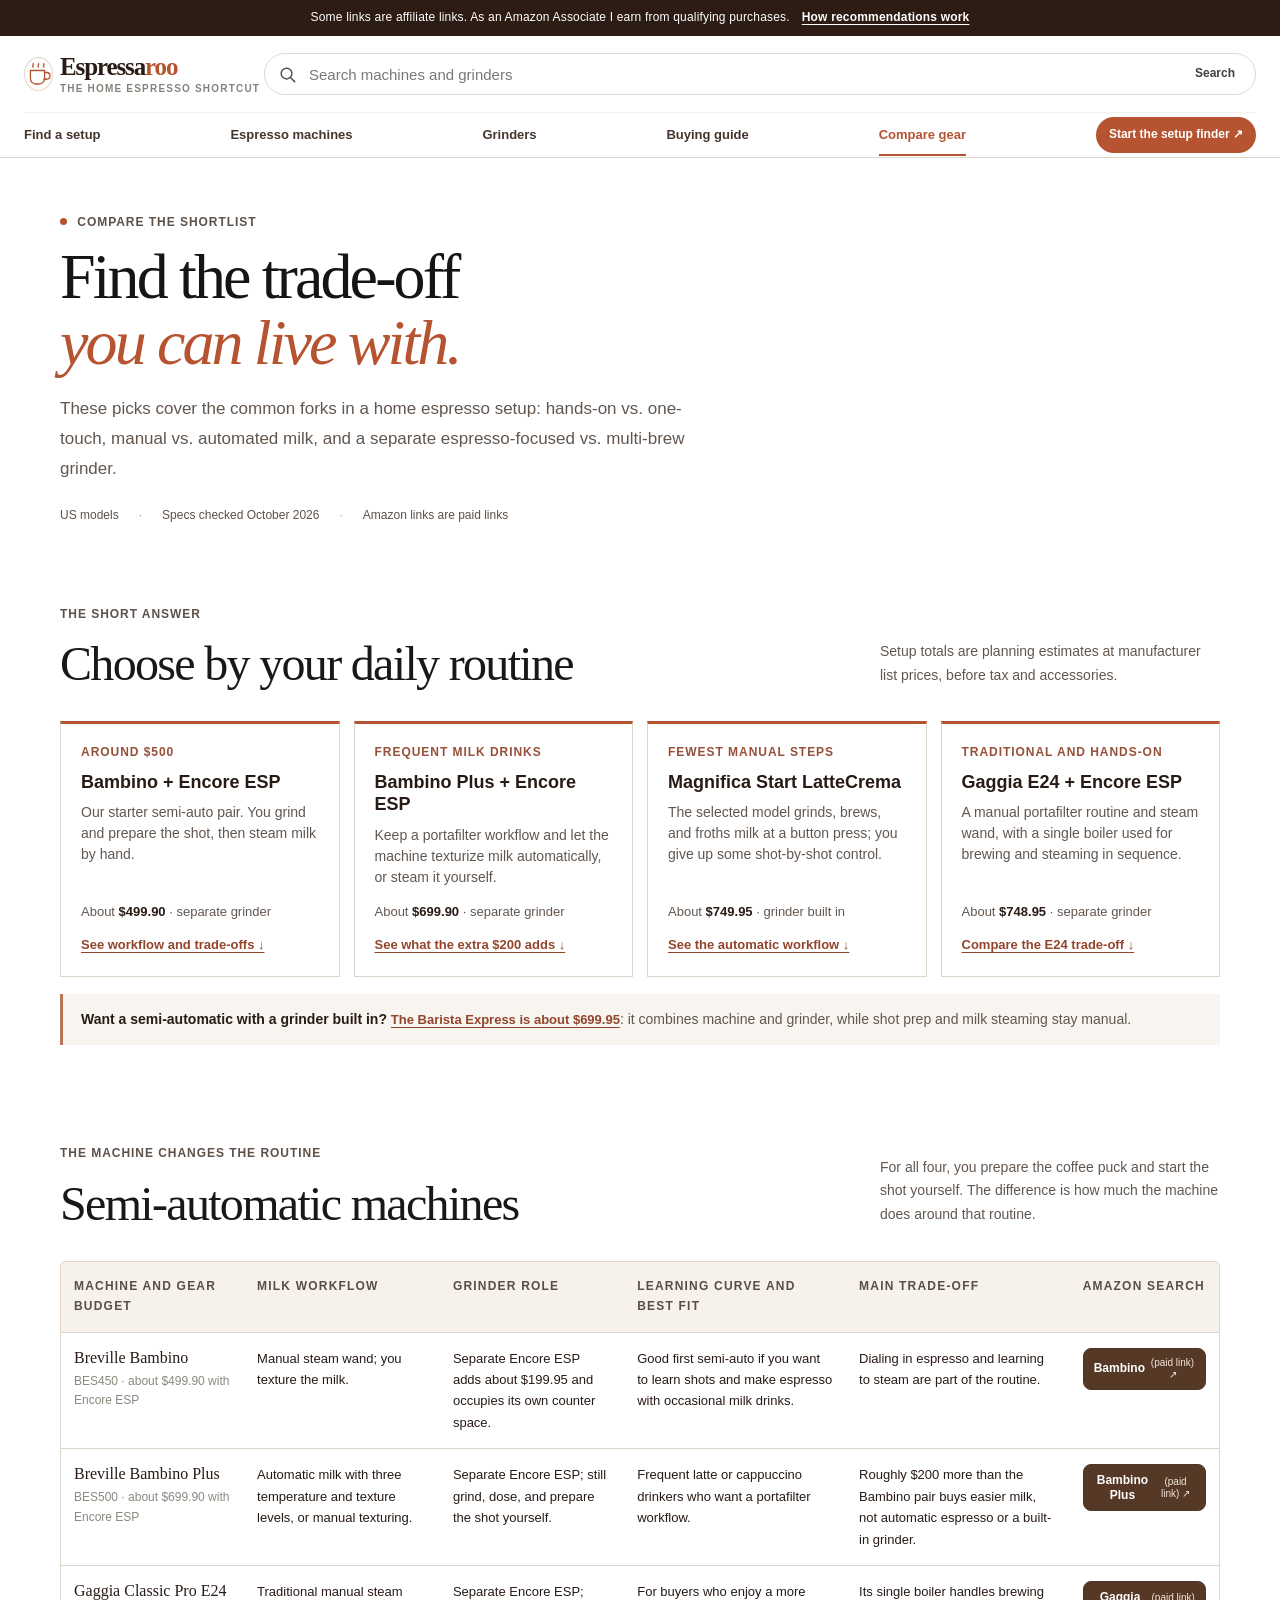
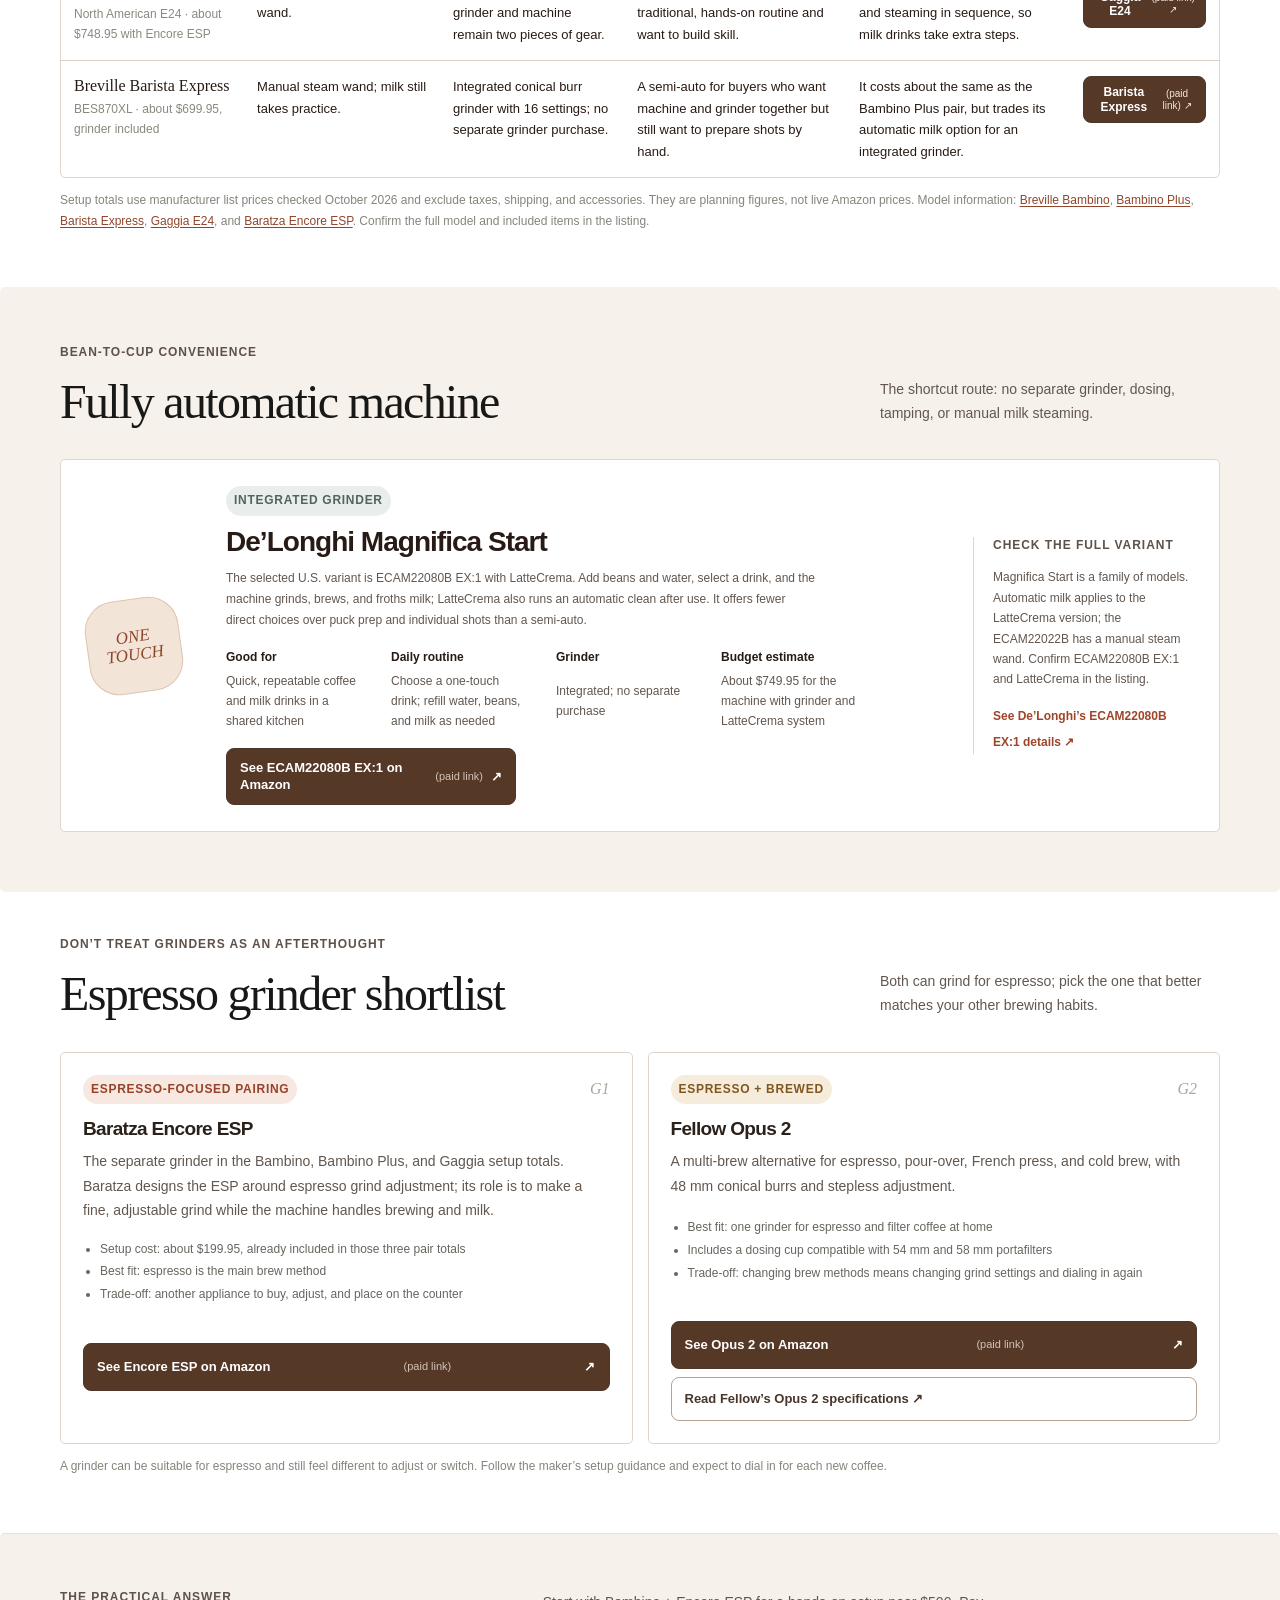
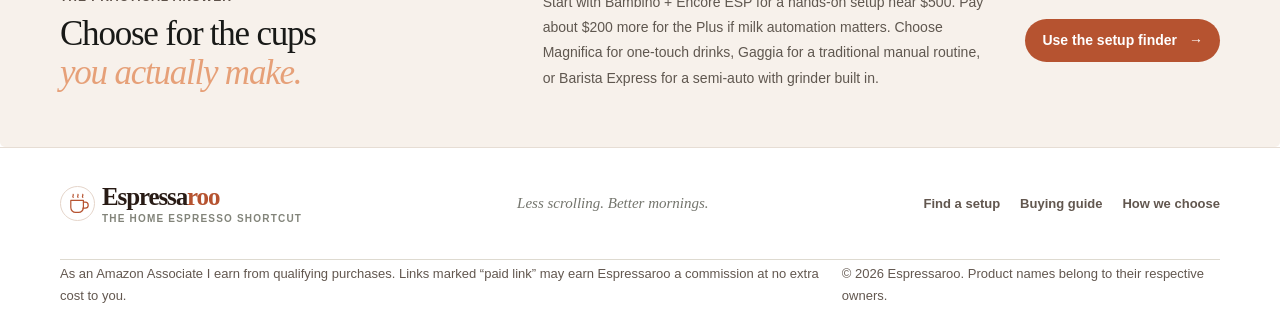
==== compare.html @ 3d6bb46f "Bring affiliate picks above the fold" ====
<!doctype html>
<html lang="en-US">
<head>
  <meta charset="utf-8">
  <meta name="viewport" content="width=device-width, initial-scale=1">
  <title>Compare espresso machines and grinders — Espressaroo</title>
  <meta name="description" content="Compare a concise shortlist of home espresso machines and grinders by workflow, milk setup, and who each one suits.">
  <meta name="theme-color" content="#ffffff">
  <link rel="canonical" href="https://espressaroo.com/compare.html">
  <meta property="og:type" content="article"><meta property="og:site_name" content="Espressaroo"><meta property="og:title" content="Compare espresso machines and grinders"><meta property="og:description" content="Semi-auto, automatic, and espresso grinders compared by the workflow that matters at home."><meta property="og:url" content="https://espressaroo.com/compare.html">
  <meta property="og:image" content="https://espressaroo.com/assets/espresso-hero-morning.png"><meta property="og:image:alt" content="Espresso with crema and coffee beans beside a home espresso machine."><meta name="twitter:card" content="summary_large_image"><meta name="twitter:image" content="https://espressaroo.com/assets/espresso-hero-morning.png">
  <link rel="icon" href="favicon.svg" type="image/svg+xml"><link rel="stylesheet" href="styles.css"><script src="app.js" defer></script>
</head>
<body>
  <a class="skip-link" href="#main">Skip to content</a>
  <div class="disclosure-bar" role="note"><span>Some links are affiliate links. As an Amazon Associate I earn from qualifying purchases.</span><a href="guides.html#how-we-choose">How recommendations work</a></div>
  <header class="site-header">
    <div class="header-main">
      <a class="brand" href="index.html" aria-label="Espressaroo home"><span class="brand-mark" aria-hidden="true"><svg viewBox="0 0 40 40"><path d="M8 14h21v12a8 8 0 0 1-8 8h-5a8 8 0 0 1-8-8V14Z"/><path d="M29 17h3a5 5 0 0 1 0 10h-4M12 9c-2-2 1-3 0-5m8 5c-2-2 1-3 0-5m8 5c-2-2 1-3 0-5"/></svg></span><span>Espressa<span class="brand-accent">roo</span><small>THE HOME ESPRESSO SHORTCUT</small></span></a>
      <form class="site-search" action="index.html#finder" method="get" role="search"><label class="sr-only" for="site-search-input">Search espresso machines and grinders</label><svg aria-hidden="true" viewBox="0 0 24 24"><circle cx="10.8" cy="10.8" r="6.8"/><path d="m16 16 5 5"/></svg><input id="site-search-input" name="q" type="search" placeholder="Search machines and grinders"><button type="submit">Search</button></form>
    </div>
    <div class="header-nav-row"><button class="menu-toggle" aria-expanded="false" aria-controls="primary-nav" aria-label="Open site menu" type="button">Menu</button><nav class="primary-nav" id="primary-nav" aria-label="Main navigation"><a href="index.html#finder">Find a setup</a><a href="compare.html#machines">Espresso machines</a><a href="compare.html#grinders">Grinders</a><a href="guides.html">Buying guide</a><a class="active" href="compare.html">Compare gear</a><a class="nav-cta" href="index.html#finder">Start the setup finder <span aria-hidden="true">↗</span></a></nav></div>
  </header>
  <main id="main">
    <section class="inner-hero compare-hero page-shell"><p class="eyebrow"><span class="eyebrow-dot"></span> Compare the shortlist</p><h1>Find the trade-off<br><em>you can live with.</em></h1><p class="hero-lede">These picks cover the common forks in a home espresso setup: hands-on vs. one-touch, manual vs. automated milk, and a separate espresso-focused vs. multi-brew grinder.</p><div class="inner-hero-meta"><span>US models</span><span>Specs checked October 2026</span><span>Amazon links are paid links</span></div></section>
    <section class="comparison-section quick-decision-section page-shell" id="quick-picks">
      <div class="section-heading"><div><p class="eyebrow">The short answer</p><h2>Choose by your daily routine</h2></div><p>Setup totals are planning estimates at manufacturer list prices, before tax and accessories.</p></div>
      <div class="quick-pick-grid">
        <article class="quick-pick-card"><p class="eyebrow">Around $500</p><h3>Bambino + Encore ESP</h3><p>Our starter semi-auto pair. You grind and prepare the shot, then steam milk by hand.</p><p class="quick-pick-budget">About <b>$499.90</b> · separate grinder</p><a href="#machine-bambino">See workflow and trade-offs ↓</a></article>
        <article class="quick-pick-card"><p class="eyebrow">Frequent milk drinks</p><h3>Bambino Plus + Encore ESP</h3><p>Keep a portafilter workflow and let the machine texturize milk automatically, or steam it yourself.</p><p class="quick-pick-budget">About <b>$699.90</b> · separate grinder</p><a href="#machine-plus">See what the extra $200 adds ↓</a></article>
        <article class="quick-pick-card"><p class="eyebrow">Fewest manual steps</p><h3>Magnifica Start LatteCrema</h3><p>The selected model grinds, brews, and froths milk at a button press; you give up some shot-by-shot control.</p><p class="quick-pick-budget">About <b>$749.95</b> · grinder built in</p><a href="#automatic">See the automatic workflow ↓</a></article>
        <article class="quick-pick-card"><p class="eyebrow">Traditional and hands-on</p><h3>Gaggia E24 + Encore ESP</h3><p>A manual portafilter routine and steam wand, with a single boiler used for brewing and steaming in sequence.</p><p class="quick-pick-budget">About <b>$748.95</b> · separate grinder</p><a href="#machine-gaggia">Compare the E24 trade-off ↓</a></article>
      </div>
      <p class="integrated-grinder-note"><b>Want a semi-automatic with a grinder built in?</b> <a href="#machine-barista-express">The Barista Express is about $699.95</a>: it combines machine and grinder, while shot prep and milk steaming stay manual.</p>
    </section>
    <section class="comparison-section page-shell" id="machines"><div class="section-heading"><div><p class="eyebrow">The machine changes the routine</p><h2>Semi-automatic machines</h2></div><p>For all four, you prepare the coffee puck and start the shot yourself. The difference is how much the machine does around that routine.</p></div>
      <div class="comparison-table-wrap"><table class="comparison-table"><caption class="sr-only">Semi-automatic espresso machine and setup comparison</caption><thead><tr><th scope="col">Machine and gear budget</th><th scope="col">Milk workflow</th><th scope="col">Grinder role</th><th scope="col">Learning curve and best fit</th><th scope="col">Main trade-off</th><th scope="col">Amazon search</th></tr></thead><tbody>
        <tr id="machine-bambino"><th scope="row"><span class="table-product">Breville Bambino</span><span class="table-sub">BES450 · about $499.90 with Encore ESP</span></th><td>Manual steam wand; you texture the milk.</td><td>Separate Encore ESP adds about $199.95 and occupies its own counter space.</td><td>Good first semi-auto if you want to learn shots and make espresso with occasional milk drinks.</td><td>Dialing in espresso and learning to steam are part of the routine.</td><td><a class="table-link affiliate-link" href="https://www.amazon.com/s?k=Breville+Bambino+BES450+espresso+machine&amp;tag=cofmac93-20" target="_blank" rel="sponsored nofollow noopener">Bambino <small>(paid link) ↗</small></a></td></tr>
        <tr id="machine-plus"><th scope="row"><span class="table-product">Breville Bambino Plus</span><span class="table-sub">BES500 · about $699.90 with Encore ESP</span></th><td>Automatic milk with three temperature and texture levels, or manual texturing.</td><td>Separate Encore ESP; still grind, dose, and prepare the shot yourself.</td><td>Frequent latte or cappuccino drinkers who want a portafilter workflow.</td><td>Roughly $200 more than the Bambino pair buys easier milk, not automatic espresso or a built-in grinder.</td><td><a class="table-link affiliate-link" href="https://www.amazon.com/s?k=Breville+Bambino+Plus+BES500+espresso+machine&amp;tag=cofmac93-20" target="_blank" rel="sponsored nofollow noopener">Bambino Plus <small>(paid link) ↗</small></a></td></tr>
        <tr id="machine-gaggia"><th scope="row"><span class="table-product">Gaggia Classic Pro E24</span><span class="table-sub">North American E24 · about $748.95 with Encore ESP</span></th><td>Traditional manual steam wand.</td><td>Separate Encore ESP; grinder and machine remain two pieces of gear.</td><td>For buyers who enjoy a more traditional, hands-on routine and want to build skill.</td><td>Its single boiler handles brewing and steaming in sequence, so milk drinks take extra steps.</td><td><a class="table-link affiliate-link" href="https://www.amazon.com/s?k=Gaggia+Classic+Pro+E24+espresso+machine&amp;tag=cofmac93-20" target="_blank" rel="sponsored nofollow noopener">Gaggia E24 <small>(paid link) ↗</small></a></td></tr>
        <tr id="machine-barista-express"><th scope="row"><span class="table-product">Breville Barista Express</span><span class="table-sub">BES870XL · about $699.95, grinder included</span></th><td>Manual steam wand; milk still takes practice.</td><td>Integrated conical burr grinder with 16 settings; no separate grinder purchase.</td><td>A semi-auto for buyers who want machine and grinder together but still want to prepare shots by hand.</td><td>It costs about the same as the Bambino Plus pair, but trades its automatic milk option for an integrated grinder.</td><td><a class="table-link affiliate-link" href="https://www.amazon.com/s?k=Breville+Barista+Express+BES870XL+espresso+machine&amp;tag=cofmac93-20" target="_blank" rel="sponsored nofollow noopener">Barista Express <small>(paid link) ↗</small></a></td></tr>
      </tbody></table></div>
      <p class="table-footnote">Setup totals use manufacturer list prices checked October 2026 and exclude taxes, shipping, and accessories. They are planning figures, not live Amazon prices. Model information: <a href="https://www.breville.com/en-us/product/bes450" target="_blank" rel="noopener">Breville Bambino</a>, <a href="https://www.breville.com/en-us/product/BES500" target="_blank" rel="noopener">Bambino Plus</a>, <a href="https://www.breville.com/en-us/product/bes870" target="_blank" rel="noopener">Barista Express</a>, <a href="https://www.gaggia-na.com/products/gaggia-classic-pro" target="_blank" rel="noopener">Gaggia E24</a>, and <a href="https://www.baratza.com/en-us/product/ZCG495" target="_blank" rel="noopener">Baratza Encore ESP</a>. Confirm the full model and included items in the listing.</p>
    </section>
    <section class="comparison-section comparison-tint" id="automatic"><div class="page-shell"><div class="section-heading"><div><p class="eyebrow">Bean-to-cup convenience</p><h2>Fully automatic machine</h2></div><p>The shortcut route: no separate grinder, dosing, tamping, or manual milk steaming.</p></div><div class="auto-compare-card"><div class="auto-product-stamp">ONE<br>TOUCH</div><div class="auto-product-copy"><span class="pill pill-blue">INTEGRATED GRINDER</span><h3>De’Longhi Magnifica Start</h3><p>The selected U.S. variant is ECAM22080B EX:1 with LatteCrema. Add beans and water, select a drink, and the machine grinds, brews, and froths milk; LatteCrema also runs an automatic clean after use. It offers fewer direct choices over puck prep and individual shots than a semi-auto.</p><div class="auto-specs"><div><b>Good for</b><span>Quick, repeatable coffee and milk drinks in a shared kitchen</span></div><div><b>Daily routine</b><span>Choose a one-touch drink; refill water, beans, and milk as needed</span></div><div><b>Grinder</b><span>Integrated; no separate purchase</span></div><div><b>Budget estimate</b><span>About $749.95 for the machine with grinder and LatteCrema system</span></div></div><a class="button button-card affiliate-link" href="https://www.amazon.com/s?k=De%27Longhi+Magnifica+Start+ECAM22080B+EX1+LatteCrema&amp;tag=cofmac93-20" target="_blank" rel="sponsored nofollow noopener">See ECAM22080B EX:1 on Amazon <span>(paid link)</span> ↗</a></div><div class="auto-side-note"><p class="eyebrow">Check the full variant</p><p>Magnifica Start is a family of models. Automatic milk applies to the LatteCrema version; the ECAM22022B has a manual steam wand. Confirm ECAM22080B EX:1 and LatteCrema in the listing.</p><a href="https://www.delonghi.com/en-us/p/magnifica-start-magnifica-start-automatic-coffee-maker-ecam22080b-ex1/ECAM22080B%2BEX:1.html?pid=0132250221" target="_blank" rel="noopener">See De’Longhi’s ECAM22080B EX:1 details ↗</a></div></div></div></section>
    <section class="comparison-section page-shell" id="grinders"><div class="section-heading"><div><p class="eyebrow">Don’t treat grinders as an afterthought</p><h2>Espresso grinder shortlist</h2></div><p>Both can grind for espresso; pick the one that better matches your other brewing habits.</p></div><div class="grinder-grid">
      <article class="grinder-card"><div class="grinder-card-top"><span class="pill pill-green">ESPRESSO-FOCUSED PAIRING</span><span class="grinder-index">G1</span></div><h3>Baratza Encore ESP</h3><p>The separate grinder in the Bambino, Bambino Plus, and Gaggia setup totals. Baratza designs the ESP around espresso grind adjustment; its role is to make a fine, adjustable grind while the machine handles brewing and milk.</p><ul><li>Setup cost: about $199.95, already included in those three pair totals</li><li>Best fit: espresso is the main brew method</li><li>Trade-off: another appliance to buy, adjust, and place on the counter</li></ul><a class="button button-card affiliate-link" href="https://www.amazon.com/s?k=Baratza+Encore+ESP+espresso+grinder&amp;tag=cofmac93-20" target="_blank" rel="sponsored nofollow noopener">See Encore ESP on Amazon <span>(paid link)</span> ↗</a></article>
      <article class="grinder-card"><div class="grinder-card-top"><span class="pill pill-amber">ESPRESSO + BREWED</span><span class="grinder-index">G2</span></div><h3>Fellow Opus 2</h3><p>A multi-brew alternative for espresso, pour-over, French press, and cold brew, with 48 mm conical burrs and stepless adjustment.</p><ul><li>Best fit: one grinder for espresso and filter coffee at home</li><li>Includes a dosing cup compatible with 54 mm and 58 mm portafilters</li><li>Trade-off: changing brew methods means changing grind settings and dialing in again</li></ul><a class="button button-card affiliate-link" href="https://www.amazon.com/s?k=Fellow+Opus+2+conical+burr+grinder&amp;tag=cofmac93-20" target="_blank" rel="sponsored nofollow noopener">See Opus 2 on Amazon <span>(paid link)</span> ↗</a><a class="secondary-card-link" href="https://fellowproducts.com/products/opus-2-conical-burr-grinder" target="_blank" rel="noopener">Read Fellow’s Opus 2 specifications ↗</a></article>
    </div><p class="table-footnote">A grinder can be suitable for espresso and still feel different to adjust or switch. Follow the maker’s setup guidance and expect to dial in for each new coffee.</p></section>
    <section class="comparison-bottom"><div class="page-shell comparison-bottom-inner"><div><p class="eyebrow">The practical answer</p><h2>Choose for the cups<br><em>you actually make.</em></h2></div><p>Start with Bambino + Encore ESP for a hands-on setup near $500. Pay about $200 more for the Plus if milk automation matters. Choose Magnifica for one-touch drinks, Gaggia for a traditional manual routine, or Barista Express for a semi-auto with grinder built in.</p><a class="button button-primary" href="index.html#finder">Use the setup finder <span aria-hidden="true">→</span></a></div></section>
  </main>
  <footer class="site-footer"><div class="page-shell footer-main"><a class="brand footer-brand" href="index.html"><span class="brand-mark" aria-hidden="true"><svg viewBox="0 0 40 40"><path d="M8 14h21v12a8 8 0 0 1-8 8h-5a8 8 0 0 1-8-8V14Z"/><path d="M29 17h3a5 5 0 0 1 0 10h-4M12 9c-2-2 1-3 0-5m8 5c-2-2 1-3 0-5m8 5c-2-2 1-3 0-5"/></svg></span><span>Espressa<span class="brand-accent">roo</span><small>THE HOME ESPRESSO SHORTCUT</small></span></a><p>Less scrolling. Better mornings.</p><nav aria-label="Footer"><a href="index.html#finder">Find a setup</a><a href="guides.html">Buying guide</a><a href="guides.html#how-we-choose">How we choose</a></nav></div><div class="page-shell footer-bottom"><p>As an Amazon Associate I earn from qualifying purchases. Links marked “paid link” may earn Espressaroo a commission at no extra cost to you.</p><p>© <span class="current-year">2026</span> Espressaroo. Product names belong to their respective owners.</p></div></footer>
</body>
</html>
---- styles.css ----
:root{
  --ink:#242821;
  --muted:#6f7168;
  --cream:#f6f2e9;
  --paper:#fffdf8;
  --line:#e6e0d5;
  --green:#2f5d48;
  --green-dark:#234636;
  --green-pale:#e5eee7;
  --amber:#c68539;
  --serif:Georgia,'Times New Roman',serif;
  --sans:system-ui,-apple-system,BlinkMacSystemFont,'Segoe UI',Arial,sans-serif;
  --shell:1160px
}

*{
  box-sizing:border-box
}
html{
  scroll-behavior:smooth;
  scroll-padding-top:90px
}
body{
  margin:0;
  background:var(--paper);
  color:var(--ink);
  font-family:var(--sans);
  font-size:16px;
  line-height:1.6;
  -webkit-font-smoothing:antialiased
}
a{
  color:inherit;
  text-decoration:none
}
a:hover{
  color:var(--green)
}
button,select{
  font:inherit
}
.page-shell{
  width:min(var(--shell),calc(100% - 48px));
  margin-inline:auto
}
.skip-link{
  position:absolute;
  top:-60px;
  left:12px;
  background:var(--ink);
  color:#fff;
  padding:10px 14px;
  z-index:100
}
.skip-link:focus{
  top:12px
}
.disclosure-bar{
  min-height:36px;
  padding:6px 24px;
  background:#243d31;
  color:#f6f2e9;
  display:flex;
  justify-content:center;
  align-items:center;
  gap:12px;
  text-align:center;
  font-size:11px;
  letter-spacing:.015em
}
.disclosure-bar a{
  font-weight:700;
  text-decoration:underline;
  text-underline-offset:3px
}
.site-header{
  width:min(1280px,calc(100% - 48px));
  height:82px;
  margin:auto;
  display:flex;
  align-items:center;
  justify-content:space-between;
  gap:30px
}
.brand{
  display:inline-flex;
  align-items:center;
  gap:10px;
  font-family:var(--serif);
  font-size:25px;
  line-height:1;
  color:var(--ink);
  white-space:nowrap
}
.brand-mark{
  width:41px;
  height:41px;
  display:grid;
  place-items:center;
  border-radius:13px;
  background:#e9efe9
}
.brand-mark svg{
  width:28px;
  fill:none;
  stroke:var(--green);
  stroke-width:2;
  stroke-linecap:round;
  stroke-linejoin:round
}
.brand-accent{
  color:var(--green)
}
.brand small{
  display:block;
  margin-top:5px;
  font:700 8px var(--sans);
  letter-spacing:.12em;
  color:#82847a
}
.primary-nav{
  display:flex;
  align-items:center;
  gap:32px;
  font-size:13px;
  font-weight:600;
  color:#686b62
}
.primary-nav>a:not(.nav-cta){
  padding:7px 0
}
.primary-nav>a.active{
  color:var(--green);
  box-shadow:inset 0 -2px var(--green)
}
.primary-nav .nav-cta{
  padding:11px 16px;
  border-radius:8px;
  background:var(--green);
  color:white
}
.primary-nav .nav-cta:hover,.button-primary:hover{
  background:var(--green-dark);
  color:#fff
}
.menu-toggle{
  display:none;
  border:1px solid var(--line);
  background:transparent;
  border-radius:7px;
  padding:8px 12px;
  color:var(--ink)
}

.hero{
  min-height:550px;
  display:grid;
  grid-template-columns:1fr .88fr;
  align-items:center;
  gap:64px;
  padding-top:52px;
  padding-bottom:56px
}
.hero-copy{
  max-width:560px
}
.eyebrow{
  margin:0 0 13px;
  color:var(--green);
  font-weight:700;
  font-size:10px;
  letter-spacing:.14em;
  text-transform:uppercase
}
.eyebrow-dot{
  display:inline-block;
  width:7px;
  height:7px;
  border-radius:50%;
  background:#d59348;
  vertical-align:1px;
  margin-right:6px
}
.hero h1,.inner-hero h1{
  font:400 clamp(42px,5.3vw,70px)/1.06 var(--serif);
  letter-spacing:-.035em;
  margin:0 0 21px;
  max-width:670px
}
.hero h1 em,.section-heading h2 em,.process-layout h2 em,.comparison-bottom h2 em,.inner-hero h1 em{
  color:var(--green);
  font-weight:400
}
.hero-lede{
  max-width:485px;
  color:var(--muted);
  font-size:16px;
  line-height:1.8;
  margin:0
}
.hero-actions{
  display:flex;
  align-items:center;
  gap:25px;
  margin-top:29px
}
.button{
  display:inline-flex;
  align-items:center;
  justify-content:center;
  gap:12px;
  border:0;
  border-radius:8px;
  font-size:13px;
  font-weight:700;
  line-height:1.2;
  transition:transform .16s ease,background .16s ease
}
.button:hover{
  transform:translateY(-1px)
}
.button-primary{
  padding:15px 20px;
  background:var(--green);
  color:#fff;
  box-shadow:0 7px 18px #31594320
}
.text-link{
  font-size:13px;
  font-weight:700;
  color:var(--green)
}
.text-link span{
  margin-left:5px
}
.hero-proof{
  display:flex;
  align-items:center;
  gap:13px;
  margin-top:43px;
  color:#76786e;
  font-size:11px;
  line-height:1.4
}
.avatar-stack{
  display:flex;
  padding-left:4px
}
.avatar-stack i{
  width:25px;
  height:25px;
  border:2px solid var(--paper);
  border-radius:50%;
  margin-left:-4px;
  display:grid;
  place-items:center;
  background:#e2c3a0;
  color:#5a4b3f;
  font-style:normal;
  font-size:7px;
  font-weight:700
}
.avatar-stack i:nth-child(2){
  background:#d7e0cb
}
.avatar-stack i:nth-child(3){
  background:#e6cfbd
}

.hero-art{
  height:410px;
  position:relative;
  background:#e8eee4;
  border-radius:48% 52% 45% 55%/48% 44% 56% 52%;
  overflow:hidden;
  isolation:isolate
}
.hero-art:before{
  content:"";
  position:absolute;
  inset:24px;
  border:1px solid #ffffff9c;
  border-radius:50%;
  z-index:-1
}
.art-sun{
  position:absolute;
  top:34px;
  right:62px;
  width:87px;
  height:87px;
  border-radius:50%;
  background:#e8bb7f
}
.machine-illustration{
  position:absolute;
  width:184px;
  height:245px;
  left:22%;
  top:105px;
  filter:drop-shadow(12px 13px 5px #334b3420)
}
.machine-top{
  position:absolute;
  left:15px;
  top:0;
  width:151px;
  height:39px;
  border-radius:20px 20px 5px 5px;
  background:#282e2a
}
.machine-body{
  position:absolute;
  top:27px;
  left:0;
  width:181px;
  height:184px;
  background:linear-gradient(95deg,#b4b5a6,#e1e0d4 22%,#a5a99e 53%,#dbd8c9 100%);
  border-radius:9px 9px 6px 6px;
  box-shadow:inset 0 2px #fff8
}
.machine-light{
  position:absolute;
  top:17px;
  left:55px;
  width:9px;
  height:9px;
  background:#db9b46;
  border-radius:50%;
  box-shadow:0 0 8px #db9b46
}
.machine-dial{
  position:absolute;
  top:34px;
  left:76px;
  width:31px;
  height:31px;
  border:4px solid #777c72;
  border-radius:50%;
  background:#343a34
}
.machine-button{
  position:absolute;
  top:45px;
  left:27px;
  width:11px;
  height:11px;
  border-radius:50%;
  background:#536d5e;
  box-shadow:0 0 0 3px #d0d0c3
}
.machine-portafilter{
  position:absolute;
  top:98px;
  left:48px;
  width:83px;
  height:10px;
  background:#313733;
  border-radius:2px
}
.machine-portafilter:after{
  content:"";
  position:absolute;
  width:8px;
  height:57px;
  background:#262d28;
  left:75px;
  top:1px;
  transform:rotate(-5deg);
  transform-origin:top
}
.machine-tray{
  position:absolute;
  bottom:0;
  left:24px;
  width:133px;
  height:15px;
  border-radius:1px 1px 7px 7px;
  background:#747b71;
  box-shadow:inset 0 4px #92968b
}
.machine-leg{
  position:absolute;
  top:209px;
  width:10px;
  height:14px;
  background:#333933
}
.machine-leg.left{
  left:17px
}
.machine-leg.right{
  right:17px
}
.grinder-illustration{
  position:absolute;
  width:102px;
  height:176px;
  left:65%;
  top:153px;
  filter:drop-shadow(8px 10px 4px #334b3420)
}
.grinder-hopper{
  position:absolute;
  width:71px;
  height:46px;
  top:0;
  left:15px;
  background:#6c7c6e;
  clip-path:polygon(8% 0,92% 0,79% 100%,21% 100%);
  border-radius:8px
}
.grinder-body{
  position:absolute;
  top:40px;
  left:4px;
  width:94px;
  height:104px;
  border-radius:13px 13px 8px 8px;
  background:linear-gradient(90deg,#303b32,#566b59 47%,#344639);
  border:2px solid #70816f
}
.grinder-body span{
  position:absolute;
  top:16px;
  left:30px;
  width:29px;
  height:29px;
  border:2px solid #b0b8a8;
  border-radius:50%
}
.grinder-body i{
  position:absolute;
  bottom:9px;
  left:23px;
  width:48px;
  height:25px;
  border-radius:5px;
  background:#222a24
}
.grinder-base{
  position:absolute;
  bottom:0;
  left:10px;
  width:83px;
  height:31px;
  background:#c0bba7;
  border-radius:5px 5px 10px 10px
}
.art-label{
  position:absolute;
  padding:6px 10px;
  border-radius:20px;
  background:#fffdf0;
  color:#585e50;
  font-size:8px;
  font-weight:700;
  letter-spacing:.12em;
  box-shadow:0 5px 16px #283a2415
}
.label-machine{
  left:7%;
  top:94px
}
.label-grinder{
  right:4%;
  bottom:87px
}
.label-dot{
  display:inline-block;
  width:6px;
  height:6px;
  margin-right:5px;
  background:#cb8b42;
  border-radius:50%;
  vertical-align:1px
}
.art-note{
  position:absolute;
  left:7%;
  bottom:46px;
  display:flex;
  align-items:center;
  gap:8px;
  color:#465349;
  font:italic 13px/1.25 var(--serif);
  transform:rotate(-5deg)
}
.note-star{
  font:22px var(--sans);
  color:#bd8244
}
.art-bean{
  position:absolute;
  width:13px;
  height:21px;
  border-radius:50%;
  background:#826045;
  transform:rotate(37deg)
}
.art-bean:after{
  content:"";
  position:absolute;
  width:1px;
  height:14px;
  top:4px;
  left:6px;
  background:#d2ad85;
  transform:rotate(20deg)
}
.bean-one{
  left:40%;
  bottom:50px
}
.bean-two{
  left:48%;
  bottom:63px;
  transform:rotate(-20deg) scale(.75)
}
.bean-three{
  right:12%;
  top:84px;
  transform:rotate(-45deg) scale(.68)
}

.trust-strip{
  height:74px;
  margin-top:0;
  margin-bottom:47px;
  padding:0 25px;
  display:flex;
  align-items:center;
  justify-content:space-between;
  border-top:1px solid var(--line);
  border-bottom:1px solid var(--line);
  color:#676b61;
  font-size:12px
}
.trust-strip>div{
  display:flex;
  align-items:center;
  gap:10px
}
.trust-icon{
  color:var(--green);
  font-size:20px
}
.finder-section{
  padding:82px 0 86px;
  background:#f7f5ef
}
.section-heading{
  display:flex;
  justify-content:space-between;
  align-items:end;
  gap:30px;
  margin-bottom:30px
}
.section-heading h2{
  font:400 clamp(31px,3.2vw,43px)/1.15 var(--serif);
  letter-spacing:-.025em;
  margin:0
}
.section-heading>p{
  max-width:350px;
  margin:0 0 4px;
  color:var(--muted);
  font-size:13px;
  line-height:1.7
}
.finder-panel{
  padding:20px 23px 12px;
  background:#fffdf8;
  border:1px solid #e9e3d8;
  border-radius:13px;
  box-shadow:0 9px 30px #313a2b0b
}
.finder-controls{
  display:grid;
  grid-template-columns:1fr 1.28fr 1.3fr auto;
  gap:17px;
  align-items:end
}
.field{
  display:flex;
  flex-direction:column;
  min-width:0
}
.field-number{
  color:var(--amber);
  font-size:9px;
  font-weight:700;
  letter-spacing:.13em
}
.field-label{
  margin:2px 0 10px;
  font-size:12px;
  font-weight:700
}
.field select{
  width:100%;
  height:44px;
  padding:0 35px 0 12px;
  color:#464940;
  background:#fbfaf5;
  border:1px solid #e6e2d7;
  border-radius:7px;
  font-size:11px
}
.field select:focus-visible,.button:focus-visible,a:focus-visible,summary:focus-visible,.menu-toggle:focus-visible{
  outline:3px solid #d7964a;
  outline-offset:3px
}
.finder-submit{
  min-height:44px;
  padding:12px 14px;
  white-space:nowrap
}
.budget-note{
  margin:11px 2px 0;
  color:#808175;
  font-size:10px
}
.budget-note span{
  color:var(--green);
  font-weight:700;
  margin-right:4px
}
.results-topline{
  display:flex;
  justify-content:space-between;
  align-items:center;
  margin:27px 1px 14px
}
.results-topline p{
  margin:0;
  font:400 22px var(--serif)
}
.results-count{
  color:#787a71;
  font-size:10px;
  font-weight:600
}
.results-grid{
  display:grid;
  grid-template-columns:repeat(2,minmax(0,1fr));
  gap:16px
}
.setup-card{
  min-width:0;
  padding:21px 22px 19px;
  border:1px solid var(--line);
  border-radius:12px;
  background:var(--paper);
  display:flex;
  flex-direction:column;
  align-items:flex-start;
  transition:box-shadow .2s ease,transform .2s ease
}
.setup-card:hover{
  box-shadow:0 12px 30px #262c2311;
  transform:translateY(-2px)
}
.featured-card{
  border-color:#ccd9cd;
  box-shadow:inset 0 3px var(--green)
}
.card-topline{
  display:flex;
  justify-content:space-between;
  align-items:center;
  width:100%;
  margin-bottom:13px
}
.pill{
  display:inline-flex;
  align-items:center;
  padding:5px 8px;
  border-radius:4px;
  font-size:8px;
  font-weight:700;
  letter-spacing:.1em
}
.pill-green{
  background:#e6efe7;
  color:#3d6a4a
}
.pill-amber{
  background:#f8ecdd;
  color:#9b6426
}
.pill-blue{
  background:#e5edf0;
  color:#527484
}
.pill-rose{
  background:#f3e6df;
  color:#91614c
}
.card-index,.grinder-index{
  font:italic 14px var(--serif);
  color:#a9a79c
}
.setup-card h3,.grinder-card h3{
  margin:0 0 8px;
  font:400 22px/1.2 var(--serif)
}
.card-intro{
  min-height:47px;
  margin:0;
  color:var(--muted);
  font-size:11px;
  line-height:1.65
}
.pairing{
  display:flex;
  align-items:center;
  gap:13px;
  width:100%;
  margin-top:17px;
  padding:13px;
  border:1px solid #eee9df;
  border-radius:8px;
  background:#fbfaf6
}
.pairing>div{
  min-width:0;
  flex:1
}
.pair-label{
  display:block;
  margin-bottom:4px;
  color:#8a897e;
  font-size:8px;
  font-weight:700;
  letter-spacing:.13em
}
.pairing strong{
  display:block;
  font-size:11px;
  line-height:1.4
}
.pairing small{
  display:block;
  margin-top:3px;
  color:var(--muted);
  font-size:9px;
  line-height:1.4
}
.pair-plus{
  color:#b5b3a9;
  font-size:19px
}
.single-pair{
  min-height:75px
}
.card-verdict{
  display:flex;
  align-items:flex-start;
  gap:9px;
  margin:13px 0 16px
}
.verdict-icon{
  width:20px;
  height:20px;
  flex:0 0 20px;
  border-radius:50%;
  background:#e7efe7;
  display:grid;
  place-items:center;
  color:var(--green);
  font-size:12px
}
.card-verdict p{
  margin:0;
  color:#696d63;
  font-size:10px;
  line-height:1.6
}
.card-verdict b{
  color:var(--ink)
}
.button-card{
  width:100%;
  min-height:40px;
  padding:10px 12px;
  background:var(--green);
  color:white;
  font-size:10px
}
.button-card:hover{
  background:var(--green-dark);
  color:white
}
.button-card>span{
  font-size:9px;
  font-weight:400;
  opacity:.8
}
.secondary-card-link{
  margin-top:9px;
  color:var(--green);
  font-size:10px;
  font-weight:700
}
.last-checked{
  margin:15px 0 0;
  color:#85857a;
  font-size:9px;
  text-align:right
}
.no-script-note{
  font-size:13px;
  color:var(--muted)
}
.no-script-note a{
  text-decoration:underline
}
.empty-results{
  grid-column:1/-1;
  padding:25px;
  border:1px solid var(--line);
  border-radius:10px;
  background:var(--paper)
}
.empty-results p{
  margin:0 0 8px;
  color:var(--muted);
  font-size:12px
}

.decision-section{
  padding-top:93px;
  padding-bottom:96px
}
.decision-section .section-heading{
  align-items:center;
  margin-bottom:27px
}
.decision-grid{
  display:grid;
  grid-template-columns:1fr 1fr .8fr;
  gap:15px
}
.decision-card{
  min-height:250px;
  padding:22px 23px;
  border:1px solid var(--line);
  border-radius:12px;
  background:#faf8f2
}
.semi-card{
  background:#edf2e9
}
.auto-card{
  background:#f6efe3
}
.decision-symbol{
  width:33px;
  height:33px;
  display:grid;
  place-items:center;
  margin-bottom:17px;
  border-radius:10px;
  background:#fff9ed;
  color:var(--green);
  font-size:19px
}
.decision-card .eyebrow{
  margin-bottom:6px
}
.decision-card h3,.decision-aside h3{
  margin:0 0 9px;
  font:400 24px var(--serif)
}
.decision-card>p:not(.eyebrow),.decision-aside>p:not(.eyebrow){
  margin:0;
  color:#6e7067;
  font-size:11px;
  line-height:1.7
}
.decision-card>a{
  display:inline-block;
  margin-top:17px;
  color:var(--green);
  font-size:11px;
  font-weight:700
}
.decision-aside{
  position:relative;
  padding:21px 15px 20px 23px;
  border-left:1px solid var(--line);
  overflow:hidden
}
.aside-orbit{
  position:absolute;
  top:13px;
  right:15px;
  width:41px;
  height:41px;
  border:1px solid #d9ded1;
  border-radius:50%;
  display:grid;
  place-items:center;
  color:var(--green);
  font:22px var(--serif)
}
.decision-aside .text-link{
  display:inline-block;
  margin-top:15px;
  font-size:11px
}
.process-section{
  background:#284a39;
  color:#fff;
  padding:80px 0 82px
}
.process-layout{
  display:grid;
  grid-template-columns:.85fr 1.15fr;
  gap:95px;
  align-items:center
}
.process-layout .eyebrow{
  color:#c4d6c0
}
.process-layout h2,.comparison-bottom h2{
  margin:0;
  font:400 clamp(34px,4vw,49px)/1.12 var(--serif);
  letter-spacing:-.025em
}
.process-layout h2 em{
  color:#c6d9c6
}
.process-layout>div:first-child>p:not(.eyebrow){
  max-width:360px;
  margin:18px 0 23px;
  color:#d0dbd1;
  font-size:13px;
  line-height:1.8
}
.button-light{
  padding:14px 17px;
  background:#f7f3e9;
  color:var(--green);
  font-size:11px
}
.button-light:hover{
  background:white;
  color:var(--green-dark)
}
.process-steps{
  display:grid;
  gap:20px
}
.process-step{
  display:grid;
  grid-template-columns:39px 1fr;
  gap:13px;
  align-items:start;
  padding-bottom:16px;
  border-bottom:1px solid #ffffff2b
}
.process-step:last-child{
  border:0;
  padding:0
}
.process-step>span{
  color:#d8bb8e;
  font:italic 15px var(--serif)
}
.process-step h3{
  margin:0 0 3px;
  font:400 18px var(--serif)
}
.process-step p{
  margin:0;
  color:#cfdbd1;
  font-size:11px;
  line-height:1.6
}
.faq-section{
  padding-top:88px;
  padding-bottom:100px
}
.faq-section .section-heading{
  margin-bottom:22px
}
.faq-list{
  border-top:1px solid var(--line)
}
.faq-list details{
  border-bottom:1px solid var(--line)
}
.faq-list summary{
  position:relative;
  padding:19px 36px 19px 2px;
  cursor:pointer;
  list-style:none;
  font:400 18px var(--serif)
}
.faq-list summary::-webkit-details-marker{
  display:none
}
.faq-list summary:after{
  content:"+";
  position:absolute;
  right:5px;
  top:15px;
  color:var(--green);
  font:20px var(--sans)
}
.faq-list details[open] summary:after{
  content:"−"
}
.faq-list details p{
  max-width:760px;
  margin:0 0 19px;
  color:var(--muted);
  font-size:12px;
  line-height:1.8
}
.faq-list details p a{
  text-decoration:underline;
  text-underline-offset:3px;
  color:var(--green)
}

.site-footer{
  background:#f0ede5
}
.footer-main{
  min-height:111px;
  display:flex;
  justify-content:space-between;
  align-items:center;
  gap:25px
}
.footer-brand{
  font-size:20px
}
.footer-brand .brand-mark{
  width:35px;
  height:35px
}
.footer-brand .brand-mark svg{
  width:24px
}
.footer-brand small{
  font-size:7px
}
.footer-main>p{
  margin:0;
  color:#74756d;
  font:italic 15px var(--serif)
}
.footer-main nav{
  display:flex;
  gap:20px;
  font-size:10px;
  font-weight:600;
  color:#64675f
}
.footer-bottom{
  border-top:1px solid #dedad0;
  min-height:50px;
  display:flex;
  align-items:center;
  justify-content:space-between;
  gap:20px;
  color:#85857c;
  font-size:9px
}
.footer-bottom p{
  margin:0
}

.inner-hero{
  padding-top:73px;
  padding-bottom:50px
}
.inner-hero h1{
  font-size:clamp(42px,5vw,62px);
  margin-bottom:17px
}
.inner-hero .hero-lede{
  max-width:650px
}
.inner-hero-meta{
  display:flex;
  gap:20px;
  margin-top:24px;
  color:#777970;
  font-size:10px
}
.inner-hero-meta span+span:before{
  content:"·";
  padding-right:20px;
  color:#b3aa99
}
.guide-layout{
  display:grid;
  grid-template-columns:200px minmax(0,740px);
  gap:86px;
  padding-top:26px;
  padding-bottom:100px;
  align-items:start
}
.guide-toc{
  position:sticky;
  top:25px;
  padding:17px 16px 18px;
  border-radius:9px;
  background:#f7f5ef;
  display:grid;
  gap:11px
}
.guide-toc .eyebrow{
  margin-bottom:3px
}
.guide-toc>a:not(.toc-cta){
  font-size:10px;
  color:#6f7168
}
.guide-toc>a:hover{
  color:var(--green)
}
.guide-toc .toc-cta{
  margin-top:7px;
  padding-top:13px;
  border-top:1px solid var(--line);
  color:var(--green);
  font-size:10px;
  font-weight:700
}
.guide-article{
  min-width:0
}
.guide-article section{
  position:relative;
  padding-top:7px;
  margin-bottom:56px;
  scroll-margin-top:30px
}
.guide-article section:last-child{
  margin-bottom:0
}
.guide-callout{
  display:flex;
  gap:15px;
  align-items:flex-start;
  padding:20px 22px;
  margin-bottom:50px;
  background:#edf2e9;
  border-radius:9px
}
.callout-icon{
  color:var(--green);
  font-size:23px;
  line-height:1
}
.guide-callout p{
  margin:0;
  color:#525d51;
  font-size:12px;
  line-height:1.75
}
.article-number{
  display:block;
  margin-bottom:7px;
  color:#ba8041;
  font:italic 13px var(--serif)
}
.guide-article h2{
  margin:0 0 14px;
  font:400 31px/1.2 var(--serif);
  letter-spacing:-.02em
}
.guide-article section>p{
  margin:0 0 14px;
  color:#65685f;
  font-size:12px;
  line-height:1.85
}
.workflow-cards{
  display:grid;
  grid-template-columns:1fr 1fr;
  gap:13px;
  margin:24px 0
}
.workflow-cards>div{
  padding:17px;
  border:1px solid var(--line);
  border-radius:8px;
  background:#fdfbf6
}
.workflow-icon{
  color:var(--green);
  font-size:19px
}
.workflow-cards h3{
  margin:6px 0;
  font:400 19px var(--serif)
}
.workflow-cards p,.workflow-cards a{
  font-size:10px;
  line-height:1.7
}
.workflow-cards p{
  color:var(--muted)
}
.workflow-cards a{
  font-weight:700;
  color:var(--green)
}
.editorial-note{
  padding-left:13px;
  border-left:2px solid #d7aa73;
  font-size:10px!important
}
.budget-ladder{
  display:grid;
  gap:9px;
  margin:22px 0
}
.budget-ladder>div{
  display:grid;
  grid-template-columns:130px 1fr;
  grid-template-rows:auto auto;
  gap:1px 13px;
  padding:13px 15px;
  border:1px solid var(--line);
  border-radius:7px;
  background:#fdfbf6
}
.budget-ladder strong{
  grid-row:1/3;
  align-self:center;
  font:400 17px var(--serif)
}
.budget-ladder span{
  font-size:10px;
  font-weight:700;
  color:var(--green)
}
.budget-ladder p{
  margin:0;
  color:var(--muted);
  font-size:10px
}
.pairing-note{
  display:grid;
  grid-template-columns:34px 1fr 34px 1fr;
  gap:10px;
  align-items:center;
  margin:20px 0;
  padding:17px;
  background:#f6f4ed;
  border-radius:8px
}
.pairing-note-mark{
  width:30px;
  height:30px;
  display:grid;
  place-items:center;
  border-radius:50%;
  background:var(--green);
  color:white;
  font:italic 12px var(--serif);
  text-align:center
}
.pairing-note>div:nth-child(3){
  background:#cb9454
}
.pairing-note b{
  font-size:11px
}
.pairing-note p{
  margin:2px 0 0;
  color:var(--muted);
  font-size:9px
}
.starter-checklist{
  margin-top:20px;
  padding:18px 20px;
  background:#f7f5ef;
  border-radius:8px;
  font-size:11px
}
.starter-checklist ul{
  padding-left:18px;
  margin:10px 0 0;
  color:#66695f;
  font-size:10px;
  line-height:1.9
}
.disclosure-callout{
  padding:15px 17px;
  background:#f8f1e6;
  border-radius:7px;
  color:#645641!important
}
.source-list{
  display:flex;
  flex-direction:column;
  gap:8px;
  margin-top:20px;
  padding-top:15px;
  border-top:1px solid var(--line);
  font-size:10px
}
.source-list a{
  color:var(--green);
  text-decoration:underline;
  text-underline-offset:2px
}

.compare-hero{
  padding-bottom:54px
}
.comparison-section{
  padding-top:44px;
  padding-bottom:56px
}
.comparison-section .section-heading{
  align-items:end
}
.comparison-section .section-heading>p{
  max-width:340px
}
.comparison-table-wrap{
  overflow-x:auto;
  border:1px solid var(--line);
  border-radius:9px;
  background:#fffdf9
}
.comparison-table{
  width:100%;
  min-width:900px;
  border-collapse:collapse;
  text-align:left
}
.comparison-table th,.comparison-table td{
  padding:15px 13px;
  border-bottom:1px solid var(--line);
  vertical-align:top;
  font-size:10px;
  line-height:1.65
}
.comparison-table thead th{
  background:#f1f1e9;
  color:#687061;
  font-size:8px;
  letter-spacing:.1em;
  text-transform:uppercase
}
.comparison-table tbody tr:last-child th,.comparison-table tbody tr:last-child td{
  border-bottom:0
}
.comparison-table tbody th{
  min-width:142px;
  font-weight:400
}
.table-product{
  display:block;
  font:400 16px/1.25 var(--serif);
  color:var(--ink)
}
.table-sub{
  display:block;
  margin-top:4px;
  color:#89897f;
  font-size:9px
}
.table-link{
  display:inline-block;
  min-width:98px;
  color:var(--green);
  font-size:10px;
  font-weight:700
}
.table-link small{
  display:block;
  color:#88897f;
  font-size:8px;
  font-weight:400
}
.table-footnote{
  margin:12px 0 0;
  color:#85857c;
  font-size:9px;
  line-height:1.7
}
.comparison-tint{
  padding:57px 0 60px;
  background:#f6f4ed
}
.auto-compare-card{
  display:grid;
  grid-template-columns:115px 1fr 220px;
  gap:24px;
  align-items:center;
  padding:26px;
  border:1px solid #e4dfd3;
  border-radius:11px;
  background:#fffdf8
}
.auto-product-stamp{
  width:94px;
  height:94px;
  display:grid;
  place-items:center;
  border:1px solid #d8decf;
  border-radius:50%;
  background:#e9efe4;
  color:var(--green);
  text-align:center;
  font:italic 17px/1.05 var(--serif);
  transform:rotate(-8deg)
}
.auto-product-copy h3{
  margin:10px 0;
  font:400 28px var(--serif)
}
.auto-product-copy>p{
  max-width:590px;
  margin:0;
  color:var(--muted);
  font-size:11px;
  line-height:1.75
}
.auto-specs{
  display:flex;
  gap:25px;
  margin:17px 0
}
.auto-specs div{
  display:grid;
  gap:4px
}
.auto-specs b{
  font-size:9px
}
.auto-specs span{
  max-width:140px;
  color:var(--muted);
  font-size:9px
}
.auto-product-copy .button-card{
  max-width:290px
}
.auto-side-note{
  padding-left:19px;
  border-left:1px solid var(--line)
}
.auto-side-note .eyebrow{
  font-size:8px
}
.auto-side-note p:not(.eyebrow){
  margin:0 0 12px;
  color:var(--muted);
  font-size:10px;
  line-height:1.7
}
.auto-side-note a{
  color:var(--green);
  font-size:9px;
  font-weight:700
}
.grinder-grid{
  display:grid;
  grid-template-columns:1fr 1fr;
  gap:15px
}
.grinder-card{
  padding:22px;
  border:1px solid var(--line);
  border-radius:10px;
  background:#fffdf8
}
.grinder-card-top{
  display:flex;
  justify-content:space-between;
  align-items:center;
  margin-bottom:14px
}
.grinder-card>p{
  min-height:52px;
  margin:0;
  color:var(--muted);
  font-size:11px;
  line-height:1.75
}
.grinder-card ul{
  min-height:90px;
  padding-left:17px;
  margin:15px 0;
  color:#64675e;
  font-size:10px;
  line-height:1.9
}
.comparison-bottom{
  padding:55px 0;
  background:#e8eee4
}
.comparison-bottom-inner{
  display:grid;
  grid-template-columns:1fr 1fr auto;
  gap:35px;
  align-items:center
}
.comparison-bottom .eyebrow{
  margin-bottom:8px
}
.comparison-bottom h2{
  font-size:35px
}
.comparison-bottom-inner>p{
  margin:0;
  color:var(--muted);
  font-size:11px;
  line-height:1.8
}
.comparison-bottom .button{
  white-space:nowrap
}

@media(max-width:980px){
  .hero{
  gap:35px;
  min-height:500px
}
.hero-art{
  height:355px
}
.machine-illustration{
  transform:scale(.85);
  transform-origin:top left;
  left:19%
}
.grinder-illustration{
  transform:scale(.85);
  transform-origin:top left;
  left:65%;
  top:139px
}
.finder-controls{
  grid-template-columns:1fr 1fr
}
.finder-submit{
  align-self:end
}
.process-layout{
  gap:45px
}
.auto-compare-card{
  grid-template-columns:86px 1fr
}
.auto-product-stamp{
  width:72px;
  height:72px;
  font-size:14px
}
.auto-side-note{
  grid-column:2;
  border-left:0;
  border-top:1px solid var(--line);
  padding:15px 0 0
}
.comparison-bottom-inner{
  grid-template-columns:1fr 1fr
}
.comparison-bottom .button{
  grid-column:2;
  justify-self:start
}
.guide-layout{
  gap:45px
}

}

@media(max-width:700px){
  .page-shell{
  width:min(var(--shell),calc(100% - 34px))
}
.disclosure-bar{
  padding-inline:12px;
  font-size:9px;
  gap:7px;
  flex-wrap:wrap
}
.site-header{
  width:calc(100% - 34px);
  height:70px
}
.brand{
  font-size:22px
}
.brand-mark{
  width:36px;
  height:36px
}
.brand small{
  font-size:7px
}
.menu-toggle{
  display:block
}
.primary-nav{
  display:none;
  position:absolute;
  top:106px;
  left:17px;
  right:17px;
  z-index:10;
  padding:13px;
  border:1px solid var(--line);
  border-radius:10px;
  background:#fffdf8;
  box-shadow:0 10px 30px #161d1420;
  align-items:stretch;
  gap:5px
}
.primary-nav.is-open{
  display:flex;
  flex-direction:column
}
.primary-nav>a:not(.nav-cta){
  padding:10px
}
.primary-nav>a.active{
  box-shadow:none;
  background:#edf2e9;
  border-radius:6px
}
.primary-nav .nav-cta{
  text-align:center;
  margin-top:5px
}
.hero{
  grid-template-columns:1fr;
  gap:30px;
  padding-top:42px;
  padding-bottom:35px
}
.hero h1{
  font-size:clamp(42px,11vw,61px)
}
.hero-lede{
  font-size:14px
}
.hero-art{
  height:340px;
  width:min(100%,430px);
  justify-self:center
}
.hero-actions{
  gap:16px;
  flex-wrap:wrap
}
.hero-proof{
  margin-top:25px
}
.trust-strip{
  width:100%;
  height:auto;
  margin-bottom:20px;
  padding:16px 17px;
  gap:12px;
  justify-content:space-around
}
.trust-strip>div{
  font-size:9px;
  gap:5px
}
.trust-icon{
  font-size:15px
}
.finder-section{
  padding:54px 0
}
.section-heading{
  align-items:flex-start;
  flex-direction:column;
  gap:13px
}
.section-heading h2{
  font-size:34px
}
.section-heading>p{
  font-size:12px
}
.finder-panel{
  padding:17px 14px 10px
}
.finder-controls{
  grid-template-columns:1fr;
  gap:13px
}
.field select{
  height:43px
}
.finder-submit{
  width:100%
}
.results-topline p{
  font-size:19px
}
.results-grid{
  grid-template-columns:1fr
}
.setup-card{
  padding:20px
}
.card-intro{
  min-height:0
}
.last-checked{
  text-align:left
}
.decision-section{
  padding-top:58px;
  padding-bottom:60px
}
.decision-grid{
  grid-template-columns:1fr
}
.decision-card{
  min-height:unset
}
.decision-aside{
  border-left:0;
  border-top:1px solid var(--line);
  padding:22px 6px
}
.process-section{
  padding:55px 0
}
.process-layout{
  grid-template-columns:1fr;
  gap:38px
}
.process-layout h2{
  font-size:40px
}
.faq-section{
  padding-top:57px;
  padding-bottom:65px
}
.faq-list summary{
  font-size:16px
}
.footer-main{
  padding-top:23px;
  padding-bottom:19px;
  align-items:flex-start;
  flex-wrap:wrap
}
.footer-main>p{
  font-size:13px
}
.footer-main nav{
  width:100%;
  flex-wrap:wrap;
  gap:12px 20px
}
.footer-bottom{
  padding-top:12px;
  padding-bottom:14px;
  align-items:flex-start;
  flex-direction:column;
  gap:5px
}
.inner-hero{
  padding-top:47px;
  padding-bottom:30px
}
.inner-hero h1{
  font-size:44px
}
.inner-hero .hero-lede{
  font-size:13px
}
.inner-hero-meta{
  flex-wrap:wrap;
  gap:7px 11px
}
.inner-hero-meta span+span:before{
  padding-right:11px
}
.guide-layout{
  display:block;
  padding-top:5px;
  padding-bottom:65px
}
.guide-toc{
  position:static;
  margin-bottom:37px;
  grid-template-columns:1fr 1fr;
  gap:10px
}
.guide-toc .eyebrow,.guide-toc .toc-cta{
  grid-column:1/-1
}
.guide-toc>a:not(.toc-cta){
  font-size:9px
}
.guide-callout{
  padding:15px;
  margin-bottom:35px
}
.guide-article section{
  margin-bottom:43px
}
.guide-article h2{
  font-size:28px
}
.workflow-cards{
  grid-template-columns:1fr
}
.budget-ladder>div{
  grid-template-columns:1fr;
  gap:3px
}
.budget-ladder strong{
  grid-row:auto
}
.pairing-note{
  grid-template-columns:30px 1fr;
  gap:9px
}
.pairing-note>div:nth-child(3){
  grid-column:1
}
.compare-hero{
  padding-bottom:31px
}
.comparison-section{
  padding-top:33px;
  padding-bottom:39px
}
.comparison-section .section-heading{
  gap:8px
}
.auto-compare-card{
  grid-template-columns:1fr;
  padding:19px;
  gap:17px
}
.auto-product-stamp{
  width:66px;
  height:66px
}
.auto-product-copy h3{
  font-size:25px
}
.auto-specs{
  flex-direction:column;
  gap:10px
}
.auto-specs span{
  max-width:none
}
.auto-side-note{
  grid-column:1
}
.grinder-grid{
  grid-template-columns:1fr
}
.grinder-card>p,.grinder-card ul{
  min-height:0
}
.comparison-bottom{
  padding:39px 0
}
.comparison-bottom-inner{
  grid-template-columns:1fr;
  gap:17px
}
.comparison-bottom .button{
  grid-column:auto
}
.comparison-bottom h2{
  font-size:31px
}

}

@media(prefers-reduced-motion:reduce){
  html{
  scroll-behavior:auto
}
*,*::before,*::after{
  transition:none!important
}

}

/* Product-page inspired shell: bright gallery, compact utility header, clear buying controls. */
:root{
  --paper:#fff;
  --cream:#f6f6f4;
  --line:#e5e5e2;
  --ink:#191a18;
  --muted:#70716d
}
body{
  background:#fff
}
.disclosure-bar{
  min-height:36px;
  background:#080808;
  color:#fff;
  font-size:11px
}
.site-header{
  display:block;
  width:100%;
  height:auto;
  margin:0;
  border-bottom:1px solid #e9e9e7
}
.header-main,.header-nav-row{
  width:min(1280px,calc(100% - 48px));
  margin-inline:auto
}
.header-main{
  min-height:76px;
  display:grid;
  grid-template-columns:210px minmax(280px,1fr) 180px;
  align-items:center;
  gap:30px
}
.brand{
  gap:7px;
  font-family:var(--sans);
  font-size:21px;
  font-weight:750;
  letter-spacing:-.07em
}
.brand-mark{
  width:34px;
  height:34px;
  border-radius:0;
  background:#fff
}
.brand-mark svg{
  width:27px
}
.brand small{
  margin-top:4px;
  font-size:7px;
  letter-spacing:.12em
}
.brand-accent{
  color:var(--green)
}
.site-search{
  height:42px;
  display:flex;
  align-items:center;
  gap:10px;
  padding:0 13px;
  border:1px solid transparent;
  border-radius:24px;
  background:#f2f2f1
}
.site-search:focus-within{
  border-color:#bdbfba;
  background:#fff
}
.site-search svg{
  width:19px;
  height:19px;
  flex:0 0 19px;
  fill:none;
  stroke:#4e504c;
  stroke-width:1.8;
  stroke-linecap:round
}
.site-search input{
  width:100%;
  min-width:0;
  border:0;
  outline:0;
  background:transparent;
  color:var(--ink);
  font:12px var(--sans)
}
.site-search input::placeholder{
  color:#777975
}
.site-search button{
  padding:5px 7px;
  border:0;
  background:transparent;
  color:#3e403c;
  font-size:10px;
  font-weight:700;
  cursor:pointer
}
.site-search button:hover{
  color:var(--green)
}
.sr-only{
  position:absolute;
  width:1px;
  height:1px;
  padding:0;
  margin:-1px;
  overflow:hidden;
  clip:rect(0,0,0,0);
  white-space:nowrap;
  border:0
}
.header-tools{
  display:flex;
  justify-content:flex-end;
  gap:17px
}
.header-tools a{
  display:flex;
  flex-direction:column;
  align-items:center;
  gap:1px;
  min-width:52px;
  color:#252623;
  font-size:9px;
  font-weight:600
}
.header-tools a:hover{
  color:var(--green)
}
.tool-icon{
  height:25px;
  font-size:23px;
  line-height:1
}
.tool-icon svg{
  width:22px;
  height:22px;
  fill:none;
  stroke:currentColor;
  stroke-width:1.5;
  stroke-linecap:round;
  stroke-linejoin:round
}
.header-nav-row{
  min-height:45px;
  display:flex;
  align-items:center;
  border-top:1px solid #f2f2f0
}
.primary-nav{
  width:100%;
  display:flex;
  justify-content:space-between;
  align-items:center;
  gap:20px;
  color:#363733;
  font-size:11px;
  font-weight:600
}
.primary-nav>a:not(.nav-cta){
  padding:10px 0
}
.primary-nav>a.active{
  color:var(--green);
  box-shadow:inset 0 -2px var(--green)
}
.primary-nav .nav-cta{
  padding:8px 13px;
  border-radius:22px;
  background:#181a17;
  color:#fff;
  font-size:10px
}
.primary-nav .nav-cta:hover{
  background:#363934;
  color:#fff
}
.hero{
  min-height:530px;
  grid-template-columns:1fr 1fr;
  align-items:stretch;
  gap:0;
  padding:0;
  border-bottom:1px solid var(--line)
}
.hero-art{
  grid-column:1;
  grid-row:1;
  height:500px;
  align-self:center;
  border-right:1px solid var(--line);
  border-radius:0;
  background:#fff
}
.hero-art:before{
  inset:45px 35px;
  border:1px solid #f0f0ed;
  border-radius:50%
}
.art-sun{
  top:77px;
  right:17%;
  width:95px;
  height:95px;
  background:#f1f1ed
}
.machine-illustration{
  left:23%;
  top:135px;
  transform:none
}
.grinder-illustration{
  left:65%;
  top:177px;
  transform:none
}
.art-label{
  padding:7px 11px;
  border:1px solid #e7e7e2;
  border-radius:18px;
  box-shadow:none;
  background:#fff;
  color:#4b4c48;
  font-size:8px
}
.label-machine{
  left:8%;
  top:127px
}
.label-grinder{
  right:5%;
  bottom:92px
}
.art-note{
  display:none
}
.gallery-kicker{
  position:absolute;
  top:25px;
  left:7%;
  right:7%;
  display:flex;
  justify-content:space-between;
  color:#767772;
  font-size:9px;
  font-weight:700;
  letter-spacing:.1em
}
.gallery-kicker span{
  color:#888983;
  font-weight:500;
  letter-spacing:.04em
}
.art-caption{
  position:absolute;
  bottom:36px;
  left:8%;
  color:#5d5f59;
  font-size:12px;
  font-weight:600;
  line-height:1.5
}
.hero-copy{
  grid-column:2;
  grid-row:1;
  align-self:center;
  max-width:560px;
  padding:55px 0 55px 50px
}
.hero h1,.inner-hero h1{
  max-width:590px;
  margin-bottom:18px;
  color:#151614;
  font-family:var(--sans);
  font-size:clamp(43px,4.5vw,62px);
  font-weight:760;
  line-height:1.06;
  letter-spacing:-.065em
}
.hero h1 em,.inner-hero h1 em{
  color:var(--green);
  font-style:normal;
  font-weight:760
}
.hero-lede{
  max-width:470px;
  font-size:14px;
  line-height:1.75
}
.hero-actions{
  gap:18px;
  margin-top:24px
}
.button-primary{
  padding:13px 17px;
  border-radius:24px;
  background:#171816;
  box-shadow:none;
  color:#fff;
  font-size:11px
}
.button-primary:hover{
  background:#373934;
  color:#fff
}
.text-link{
  font-size:11px
}
.hero-proof{
  gap:11px;
  margin-top:29px;
  font-size:10px
}
.proof-count{
  width:31px;
  height:31px;
  display:grid;
  place-items:center;
  border:1px solid #dcded7;
  border-radius:50%;
  color:var(--green);
  font-size:10px;
  font-weight:700
}
.section-heading h2,.process-layout h2,.comparison-bottom h2,.guide-article h2{
  color:#181917;
  font-family:var(--sans);
  font-weight:730;
  letter-spacing:-.05em
}
.section-heading h2 em,.process-layout h2 em,.comparison-bottom h2 em{
  color:var(--green);
  font-style:normal;
  font-weight:730
}
.finder-section{
  border-bottom:1px solid var(--line);
  background:#f7f7f5
}
.finder-panel{
  border-radius:7px;
  box-shadow:none
}
.field select{
  border-radius:24px;
  background:#fff;
  font-size:11px
}
.finder-submit,.button-card,.button-light{
  border-radius:24px
}
.results-grid{
  gap:13px
}
.setup-card,.grinder-card{
  border-radius:6px;
  box-shadow:none
}
.setup-card:hover{
  box-shadow:0 5px 18px #1718160b
}
.setup-card h3,.grinder-card h3,.decision-card h3,.decision-aside h3,.process-step h3,.guide-article h2,.workflow-cards h3,.auto-product-copy h3,.faq-list summary{
  font-family:var(--sans);
  font-weight:700;
  letter-spacing:-.035em
}
.setup-card h3,.grinder-card h3{
  font-size:18px
}
.card-topline .pill{
  border-radius:14px
}
.pairing{
  border-radius:6px;
  background:#f7f7f5
}
.decision-card,.auto-compare-card,.comparison-table-wrap{
  border-radius:6px;
  box-shadow:none
}
.semi-card,.auto-card,.decision-aside{
  background:#fff
}
.decision-card,.auto-card{
  border:1px solid var(--line)
}
.process-section{
  background:#f5f5f2;
  color:var(--ink)
}
.process-layout .eyebrow{
  color:var(--green)
}
.process-layout h2 em{
  color:var(--green)
}
.process-layout>div:first-child>p:not(.eyebrow),.process-step p{
  color:#6b6d67
}
.process-step{
  border-color:#dfe0db
}
.process-step>span{
  color:#a57745
}
.button-light{
  background:#181a17;
  color:#fff
}
.button-light:hover{
  background:#383a35;
  color:#fff
}
.site-footer{
  background:#f4f4f2
}
.inner-hero{
  padding-top:56px;
  padding-bottom:37px
}
.inner-hero h1{
  font-size:clamp(40px,4.6vw,58px)
}
.guide-toc,.guide-callout,.starter-checklist,.comparison-tint,.comparison-bottom{
  border-radius:5px
}
.guide-toc{
  background:#f6f6f4
}
.comparison-tint{
  background:#f6f6f4
}
.comparison-bottom{
  background:#eef0eb
}
.comparison-table thead th{
  background:#f3f3f1
}
.auto-product-stamp,.pill{
  border-radius:30px
}
.site-search input:focus-visible,.site-search button:focus-visible{
  outline:2px solid #6e8d75;
  outline-offset:3px
}
@media(max-width:980px){
  .header-main{
    grid-template-columns:190px minmax(220px,1fr) 140px;
    gap:15px
  }
  .primary-nav{
    gap:12px;
    font-size:10px
  }
  .hero{
    min-height:490px
  }
  .hero-art{
    height:460px
  }
  .hero-copy{
    padding-left:32px
  }
  .machine-illustration{
    left:20%;
    top:128px
  }
  .grinder-illustration{
    left:64%;
    top:166px
  }
}
@media(max-width:700px){
  .site-header{
    padding:0 17px
  }
  .header-main,.header-nav-row{
    width:100%
  }
  .header-main{
    min-height:unset;
    grid-template-columns:minmax(0,1fr) auto;
    gap:12px;
    padding:12px 0 10px
  }
  .brand{
    font-size:20px
  }
  .header-tools{
    gap:9px
  }
  .header-tools a{
    min-width:39px;
    font-size:8px
  }
  .tool-icon{
    height:22px;
    font-size:20px
  }
  .site-search{
    grid-column:1/-1;
    grid-row:2;
    height:39px
  }
  .site-search button{
    display:none
  }
  .header-nav-row{
    position:relative;
    min-height:41px;
    justify-content:flex-start;
    border-top:1px solid #f0f0ed
  }
  .menu-toggle{
    display:block;
    padding:6px 10px;
    border-radius:18px;
    background:#f3f3f1;
    font-size:10px
  }
  .primary-nav{
    position:absolute;
    top:calc(100% + 1px);
    left:0;
    right:0;
    z-index:10;
    display:none;
    width:100%;
    padding:10px;
    border:1px solid var(--line);
    border-radius:5px;
    background:#fff;
    box-shadow:0 12px 25px #1215111a;
    align-items:stretch;
    gap:3px
  }
  .primary-nav.is-open{
    display:flex;
    flex-direction:column
  }
  .primary-nav>a:not(.nav-cta){
    padding:9px 8px
  }
  .primary-nav>a.active{
    border-radius:4px;
    background:#f3f5f1;
    box-shadow:none
  }
  .primary-nav .nav-cta{
    margin-top:4px;
    text-align:center
  }
  .hero{
    min-height:unset;
    grid-template-columns:1fr;
    gap:0;
    padding:0
  }
  .hero-art{
    grid-column:1;
    grid-row:1;
    width:100%;
    height:335px;
    border-right:0;
    border-bottom:1px solid var(--line)
  }
  .hero-art:before{
    inset:31px 14px
  }
  .gallery-kicker{
    top:18px;
    left:5%;
    right:5%;
    font-size:8px
  }
  .art-sun{
    top:57px;
    right:14%;
    width:69px;
    height:69px
  }
  .machine-illustration{
    left:22%;
    top:87px;
    transform:scale(.78);
    transform-origin:top left
  }
  .grinder-illustration{
    left:64%;
    top:116px;
    transform:scale(.78);
    transform-origin:top left
  }
  .label-machine{
    left:5%;
    top:94px
  }
  .label-grinder{
    right:4%;
    bottom:61px
  }
  .art-caption{
    bottom:19px;
    left:5%;
    font-size:10px
  }
  .hero-copy{
    grid-column:1;
    grid-row:2;
    max-width:none;
    padding:35px 0 39px
  }
  .hero h1{
    font-size:clamp(39px,10vw,54px)
  }
  .hero-lede{
    font-size:13px
  }
  .hero-actions{
    align-items:flex-start;
    flex-direction:column;
    gap:13px
  }
  .trust-strip{
    border-top:0
  }
  .finder-section{
    padding:47px 0
  }
  .section-heading h2{
    font-size:31px
  }
  .process-section{
    padding:48px 0
  }
  .inner-hero{
    padding-top:41px;
    padding-bottom:28px
  }
  .inner-hero h1{
    font-size:clamp(36px,9vw,48px)
  }
}

/* Finder results: make the leading recommendation and recovery paths clear. */
.card-topline{
  gap:8px;
  justify-content:flex-start;
  flex-wrap:wrap
}
.card-index{
  margin-left:auto
}
.finder-fit-note{
  color:var(--copper);
  font-size:9px;
  font-weight:700;
  letter-spacing:.06em
}
.empty-results h3{
  margin:0 0 8px;
  font:400 20px/1.3 var(--serif)
}
.empty-result-actions{
  display:flex;
  flex-wrap:wrap;
  gap:12px 20px;
  margin-top:14px
}
.empty-result-actions .text-link{
  appearance:none;
  padding:0;
  border:0;
  background:transparent;
  font:700 13px/1.5 var(--sans);
  color:var(--copper);
  text-align:left;
  text-decoration:underline;
  text-underline-offset:3px;
  cursor:pointer
}
.empty-result-actions .text-link:focus-visible,
.comparison-suggestions a:focus-visible{
  outline:2px solid var(--copper);
  outline-offset:3px
}
.comparison-suggestions{
  grid-column:1/-1;
  padding:21px 22px;
  border:1px solid var(--line);
  border-radius:12px;
  background:#fbfaf6
}
.comparison-suggestions h3{
  margin:0 0 13px;
  font:400 20px/1.3 var(--serif)
}
.comparison-suggestions ul{
  display:grid;
  grid-template-columns:repeat(2,minmax(0,1fr));
  gap:10px;
  margin:0;
  padding:0;
  list-style:none
}
.comparison-suggestions a{
  display:flex;
  flex-direction:column;
  gap:4px;
  height:100%;
  padding:13px 14px;
  border:1px solid var(--line);
  border-radius:8px;
  background:#fff;
  color:var(--ink)
}
.comparison-suggestions a:hover{
  border-color:var(--copper)
}
.comparison-suggestions a span{
  color:var(--muted);
  font-size:12px;
  line-height:1.5
}
@media(max-width:600px){
  .comparison-suggestions ul{
    grid-template-columns:1fr
  }
}

/* Coffee-led palette and clearer editorial scale. */
:root{
  --ink:#2b211b;
  --muted:#70665d;
  --paper:#fffdfa;
  --cream:#f5efe5;
  --line:#e5dbce;
  --green:#405b49;
  --green-dark:#304537;
  --green-pale:#e8eee7;
  --amber:#a96b35
}
body{
  background:var(--paper);
  color:var(--ink);
  font-size:16px;
  line-height:1.65
}
.disclosure-bar{
  background:#263b32;
  color:#fffaf1;
  font-size:12px
}
.brand small{
  font-size:9px
}
.brand-mark{
  background:var(--cream)
}
.brand-mark svg{
  stroke:var(--green)
}
.primary-nav{
  color:#554d45;
  font-size:12px
}
.primary-nav .nav-cta{
  background:var(--green);
  font-size:12px
}
.primary-nav .nav-cta:hover{
  background:var(--green-dark)
}
.header-tools a{
  font-size:11px
}
.site-search{
  background:#f4f0e9
}
.site-search input{
  font-size:14px
}
.site-search button{
  font-size:12px
}
.hero h1,.inner-hero h1,.section-heading h2,.process-layout h2,.comparison-bottom h2,.guide-article h2{
  font-family:var(--serif);
  font-weight:400;
  letter-spacing:-.035em
}
.hero h1,.inner-hero h1{
  font-size:clamp(43px,4.6vw,60px);
  line-height:1.08
}
.hero h1 em,.inner-hero h1 em,.section-heading h2 em,.process-layout h2 em,.comparison-bottom h2 em{
  color:#9a6439;
  font-style:italic;
  font-weight:400
}
.eyebrow{
  color:#526b57;
  font-size:12px;
  letter-spacing:.11em
}
.hero-lede{
  font-size:16px
}
.hero-proof{
  font-size:12px
}
.gallery-kicker{
  font-size:10px
}
.art-label{
  color:#4d443b;
  font-size:10px
}
.art-caption{
  color:#57483a;
  font-size:13px
}
.hero-art{
  background:#fbf8f1
}
.hero-art:before{
  border-color:#eee5d8
}
.art-sun{
  background:#eee3d0
}
.trust-strip{
  color:#62584f;
  font-size:13px
}
.finder-section{
  background:#f7f3eb
}
.section-heading h2{
  font-size:clamp(34px,3.4vw,44px)
}
.section-heading>p{
  font-size:14px
}
.finder-panel{
  background:#fffdfa;
  border-color:#e5dbce
}
.field-number{
  font-size:11px
}
.field-label{
  font-size:14px
}
.field select{
  color:var(--ink);
  background:#fffdfa;
  border-color:#e2d7c8;
  font-size:14px
}
.budget-note{
  color:#71665b;
  font-size:13px
}
.results-topline p{
  color:var(--ink);
  font-size:24px
}
.results-count{
  color:#6e6359;
  font-size:13px
}
.setup-card,.grinder-card{
  background:#fffdfa;
  border-color:#e5dbce
}
.setup-card h3,.grinder-card h3{
  color:#2b211b;
  font-size:19px
}
.pill{
  font-size:11px;
  letter-spacing:.06em
}
.pill-green{
  background:#e8eee7;
  color:#405b49
}
.pill-amber{
  background:#f3eadb;
  color:#865d34
}
.pill-blue{
  background:#e9eeec;
  color:#52645d
}
.pill-rose{
  background:#f1e8e0;
  color:#805e49
}
.card-index,.grinder-index{
  font-size:16px
}
.card-intro{
  color:#6d6359;
  font-size:14px
}
.pairing{
  background:#f7f3eb;
  border-color:#e8dfd3
}
.pair-label{
  color:#75695d;
  font-size:10px
}
.pairing strong{
  color:#30251d;
  font-size:14px
}
.pairing small{
  color:#70665d;
  font-size:12px
}
.card-verdict p,.empty-results p{
  color:#62594f;
  font-size:13px
}
.button{
  font-size:14px
}
.button-primary,.button-card{
  background:var(--green)
}
.button-primary:hover,.button-card:hover{
  background:var(--green-dark)
}
.button-card>span{
  font-size:11px
}
.secondary-card-link,.text-link{
  font-size:13px
}
.last-checked{
  color:#756a60;
  font-size:12px
}
.decision-card>p:not(.eyebrow),.decision-aside>p:not(.eyebrow),.decision-card>a,.decision-aside .text-link{
  font-size:14px
}
.process-section{
  background:#30463a;
  color:#fffaf1
}
.process-layout .eyebrow{
  color:#d5dfd2
}
.process-layout h2 em,.comparison-bottom h2 em{
  color:#e3c49b
}
.process-layout>div:first-child>p:not(.eyebrow),.process-step p,.comparison-bottom-inner>p{
  color:#e4e6df;
  font-size:14px
}
.process-step{
  border-color:#ffffff38
}
.process-step p{
  color:#e0e7df
}
.button-light{
  background:#f5efe5;
  color:#2b211b;
  font-size:13px
}
.faq-list details p,.footer-main nav,.footer-bottom{
  font-size:13px
}
.site-footer{
  background:#f5efe5
}
.footer-main nav{
  color:#554d45
}
.footer-bottom{
  color:#6e6359
}
.inner-hero-meta{
  color:#6e6359;
  font-size:12px
}
.guide-toc>a:not(.toc-cta),.guide-toc .toc-cta,.guide-callout p,.guide-article section>p,.workflow-cards p,.workflow-cards a,.editorial-note{
  font-size:14px!important
}
.budget-ladder span,.budget-ladder p,.pairing-note p{
  font-size:13px
}
.pairing-note b{
  font-size:14px
}
.starter-checklist,.starter-checklist ul{
  font-size:14px
}
.source-list{
  font-size:13px
}
.guide-toc{
  background:#f7f3eb
}
.guide-callout{
  background:#e9eee7
}
.guide-article h2{
  font-size:34px
}
.comparison-table th,.comparison-table td{
  font-size:13px
}
.comparison-table thead th{
  color:#574f46;
  font-size:11px
}
.table-sub,.table-link,.auto-product-copy>p,.auto-side-note p:not(.eyebrow),.auto-side-note a{
  font-size:12px
}
.table-link small,.table-footnote,.auto-specs span,.grinder-card ul{
  font-size:12px
}
.auto-specs b{
  font-size:11px
}
.auto-side-note .eyebrow{
  font-size:11px
}
.grinder-card>p,.comparison-bottom-inner>p{
  font-size:14px
}
.comparison-tint{
  background:#f7f3eb
}
.comparison-bottom{
  background:#e8eee7
}
.comparison-bottom-inner>p{
  color:#5f574f
}

@media(max-width:980px){
  .primary-nav{
    gap:10px;
    font-size:11px
  }
  .primary-nav .nav-cta{
    font-size:11px
  }
  .trust-strip>div{
    font-size:12px
  }
  .section-heading>p,.inner-hero .hero-lede{
    font-size:15px
  }
  .guide-toc>a:not(.toc-cta),.guide-toc .toc-cta{
    font-size:13px!important
  }
}
@media(max-width:700px){
  .disclosure-bar{
    padding:7px 14px;
    flex-wrap:wrap;
    gap:2px 8px;
    font-size:11px
  }
  .brand small{
    font-size:8px
  }
  .header-tools a{
    font-size:10px
  }
  .menu-toggle{
    font-size:13px
  }
  .site-search input{
    font-size:14px
  }
  .primary-nav{
    font-size:13px
  }
  .primary-nav .nav-cta{
    font-size:13px
  }
  .hero h1{
    font-size:clamp(37px,9.2vw,49px)
  }
  .hero-lede{
    font-size:16px
  }
  .trust-strip{
    height:auto;
    margin-bottom:34px;
    padding:18px 0;
    flex-direction:column;
    align-items:flex-start;
    gap:12px
  }
  .trust-strip>div{
    font-size:13px
  }
  .finder-section{
    padding:44px 0
  }
  .section-heading h2{
    font-size:32px
  }
  .section-heading>p{
    font-size:15px
  }
  .inner-hero h1{
    font-size:clamp(36px,9vw,48px)
  }
  .inner-hero .hero-lede{
    font-size:15px
  }
  .guide-toc>a:not(.toc-cta),.guide-toc .toc-cta{
    font-size:13px!important
  }
  .guide-article h2{
    font-size:29px
  }
  .comparison-table-wrap{
    font-size:13px
  }
}

/* Stronger Espressaroo identity: white canvas, cacao type, copper accents. */
:root{
  --serif:"Palatino Linotype","Book Antiqua",Palatino,Georgia,serif;
  --sans:"Trebuchet MS",Arial,sans-serif;
  --ink:#281b15;
  --muted:#62574f;
  --paper:#fff;
  --cream:#fff;
  --line:#ded4ca;
  --green:#58664e;
  --green-dark:#424e3b;
  --green-pale:#e8ede5;
  --amber:#b65330;
  --copper:#b65330;
  --cacao:#2d1c14
}
html,body{
  background:#fff
}
body{
  color:var(--ink);
  font-family:var(--sans);
  font-size:16px
}
.disclosure-bar{
  background:var(--cacao);
  color:#fff
}
.site-header,.header-main,.header-nav-row{
  background:#fff
}
.site-header{
  border-bottom-color:#ded4ca
}
.brand{
  font-family:var(--serif);
  font-size:25px;
  letter-spacing:-.045em
}
.brand-mark{
  border:1px solid #e5d5ca;
  border-radius:50%;
  background:#fff
}
.brand-mark svg{
  stroke:var(--copper)
}
.brand-accent,.primary-nav>a.active,.header-tools a:hover{
  color:var(--copper)
}
.primary-nav{
  color:#44362e;
  font-size:13px
}
.primary-nav>a.active{
  box-shadow:inset 0 -2px var(--copper)
}
.primary-nav .nav-cta,.primary-nav .nav-cta:hover{
  background:var(--copper);
  color:#fff
}
.site-search{
  border:1px solid #e2d8cf;
  background:#fff
}
.site-search:focus-within{
  border-color:var(--copper)
}
.site-search input{
  font-family:var(--sans);
  font-size:15px
}
.hero{
  background:#fff
}
.hero-art{
  background:#efe1d2;
  border-right:1px solid #dfccba
}
.hero-art:before{
  border-color:#dfcbb8
}
.art-sun{
  background:#d7865e
}
.art-label{
  border-color:#d8c5b2;
  color:#49362b
}
.gallery-kicker{
  color:#57473c
}
.gallery-kicker span{
  color:#785b48
}
.art-caption{
  color:#4e382a
}
.hero h1,.inner-hero h1{
  font-family:var(--serif);
  font-size:clamp(48px,5vw,68px);
  line-height:1.03;
  letter-spacing:-.045em
}
.hero h1 em,.inner-hero h1 em,.section-heading h2 em{
  color:var(--copper);
  font-style:italic
}
.hero-lede{
  color:#62574f;
  font-size:17px
}
.eyebrow{
  color:var(--green);
  font-size:12px
}
.button-primary,.button-card,.finder-submit{
  background:var(--copper);
  color:#fff
}
.button-primary:hover,.button-card:hover,.finder-submit:hover{
  background:#913e24;
  color:#fff
}
.eyebrow-dot{
  background:var(--copper)
}
.proof-count{
  border-color:#d8b39e;
  color:var(--copper)
}
.hero-actions .text-link,.text-link,.secondary-card-link{
  color:#9f4428
}
.hero-proof,.trust-strip{
  color:#62574f
}
.trust-strip{
  border-color:#ded4ca;
  font-size:14px
}
.trust-icon{
  color:var(--copper)
}
.finder-section,.decision-section,.faq-section,.comparison-section,.comparison-tint,.site-footer{
  background:#fff
}
.finder-section{
  border-top:1px solid #e7ded5;
  border-bottom:1px solid #e7ded5
}
.section-heading h2,.process-layout h2,.comparison-bottom h2,.guide-article h2{
  font-family:var(--serif);
  font-weight:400
}
.section-heading h2{
  font-size:clamp(36px,3.8vw,48px)
}
.finder-panel{
  border:1px solid #dfd2c6;
  border-top:4px solid var(--copper);
  background:#fff;
  box-shadow:0 12px 30px #2d1c140b
}
.field select{
  border-color:#d8cdc2;
  background:#fff;
  font-size:15px
}
.field select:focus-visible,.button:focus-visible,a:focus-visible,summary:focus-visible,.menu-toggle:focus-visible{
  outline-color:var(--copper)
}
.budget-note,.results-count,.last-checked{
  color:#62574f
}
.setup-card,.grinder-card{
  border-color:#ded4ca;
  border-radius:5px;
  background:#fff
}
.setup-card:hover{
  box-shadow:0 10px 24px #2d1c1412
}
.featured-card{
  border-color:#cf9c80;
  box-shadow:inset 0 4px var(--copper)
}
.pill-green{
  background:#f7e9e1;
  color:#974328
}
.pill-amber{
  background:#f5ecdc;
  color:#805721
}
.pill-blue{
  background:#e9eeec;
  color:#52645d
}
.pill-rose{
  background:#f1e8e0;
  color:#805e49
}
.pairing{
  border-color:#e8ddd2;
  background:#f8f4ef
}
.pair-label{
  color:#806b5c
}
.verdict-icon{
  background:#f6e8df;
  color:var(--copper)
}
.decision-card,.auto-compare-card,.comparison-table-wrap{
  border-color:#dfd5cb;
  border-radius:5px;
  background:#fff
}
.semi-card{
  background:#f4f6f1
}
.auto-card{
  background:#fbf3ec
}
.decision-card .eyebrow,.guide-article .eyebrow{
  color:var(--copper)
}
.decision-card>a,.guide-toc>a:hover,.workflow-cards a,.table-link,.auto-side-note a{
  color:#9f4428
}
.decision-aside,.process-step{
  border-color:#ded4ca
}
.process-section{
  background:var(--cacao);
  color:#fff
}
.process-layout .eyebrow{
  color:#ecc6ae
}
.process-layout h2 em,.comparison-bottom h2 em{
  color:#e6a078
}
.process-layout>div:first-child>p:not(.eyebrow),.process-step p{
  color:#e7ddd6
}
.process-step>span{
  color:#e6a078
}
.button-light{
  background:#fff;
  color:var(--cacao)
}
.button-light:hover{
  background:#f3e6dc;
  color:var(--cacao)
}
.faq-list summary:after{
  color:var(--copper)
}
.guide-toc,.workflow-cards>div,.budget-ladder>div,.starter-checklist,.comparison-table-wrap,.auto-compare-card,.grinder-card{
  background:#fff
}
.guide-callout,.comparison-tint,.comparison-bottom,.comparison-table thead th{
  background:#f7f1eb
}
.guide-article h2{
  font-size:35px
}
.auto-product-stamp,.pairing-note-mark{
  background:#f3e4d8;
  color:#8f452a
}
.auto-product-stamp{
  border-color:#dfc4b1
}
.pairing-note{
  background:#f7f1eb
}
.pairing-note>div:nth-child(3){
  background:var(--copper)
}
.table-product{
  color:var(--ink)
}
.comparison-bottom{
  border-top:1px solid #eaded3
}
.footer-main nav,.footer-bottom{
  color:#62574f
}
.site-footer{
  border-top:1px solid #e6ddd4
}
.menu-toggle{
  border-color:#ded4ca;
  background:#fff;
  color:var(--ink)
}
.recommendation-facts{
  display:grid;
  grid-template-columns:repeat(2,minmax(0,1fr));
  gap:14px 18px;
  width:100%;
  margin:0 0 14px;
  padding:16px 0 0;
  border-top:1px solid #e8ddd2
}
.quick-pick-grid{
  display:grid;
  grid-template-columns:repeat(4,minmax(0,1fr));
  gap:14px
}
.quick-pick-card{
  display:flex;
  min-width:0;
  flex-direction:column;
  align-items:flex-start;
  padding:20px;
  border:1px solid #ded4ca;
  border-top:3px solid var(--copper);
  background:#fff
}
.quick-pick-card .eyebrow{
  margin:0 0 9px;
  color:#96503a;
  font-size:11px
}
.quick-pick-card h3{
  margin:0 0 9px;
  font:700 18px/1.25 var(--sans);
  color:var(--ink)
}
.quick-pick-card>p:not(.eyebrow):not(.quick-pick-budget){
  flex:1;
  margin:0 0 13px;
  color:#62574f;
  font-size:14px;
  line-height:1.5
}
.quick-pick-budget{
  margin:0 0 12px;
  color:#62574f;
  font-size:13px
}
.quick-pick-budget b{
  color:var(--ink)
}
.quick-pick-card>a,.integrated-grinder-note a{
  color:#93452c;
  font-size:13px;
  font-weight:700;
  text-decoration:underline;
  text-underline-offset:3px
}
.integrated-grinder-note{
  margin:17px 0 0;
  padding:15px 18px;
  border-left:3px solid #bc7656;
  background:#f8f4ef;
  color:#62574f;
  font-size:14px;
  line-height:1.55
}
.integrated-grinder-note b{
  color:var(--ink)
}
.table-footnote a{
  color:#93452c;
  text-decoration:underline;
  text-underline-offset:2px
}
.recommendation-facts>div{
  min-width:0
}
.recommendation-facts dt{
  margin:0 0 4px;
  color:#96503a;
  font-size:11px;
  font-weight:700;
  letter-spacing:.07em;
  text-transform:uppercase
}
.recommendation-facts dd{
  margin:0;
  color:#62574f;
  font-size:14px;
  line-height:1.55
}
.gear-budget{
  display:flex;
  flex-direction:column;
  gap:5px;
  width:100%;
  margin:0 0 16px;
  padding:13px 14px;
  border-left:3px solid var(--copper);
  border-radius:2px;
  background:#f8f4ef
}
.gear-budget b,.gear-budget span{
  font-size:14px;
  line-height:1.5
}
.gear-budget small{
  color:#756b62;
  font-size:12px;
  line-height:1.45
}

@media(max-width:980px){
  .quick-pick-grid{
    grid-template-columns:repeat(2,minmax(0,1fr))
  }
  .primary-nav{
    font-size:12px
  }
  .primary-nav .nav-cta{
    font-size:12px
  }
  .hero h1,.inner-hero h1{
    font-size:clamp(43px,5.2vw,58px)
  }
}
@media(max-width:700px){
  .quick-pick-grid{
    grid-template-columns:1fr
  }
  .recommendation-facts{
    grid-template-columns:1fr;
    gap:12px
  }
  .hero-art{
    background:#efe1d2
  }
  .hero h1{
    font-size:clamp(39px,10vw,51px)
  }
  .hero-lede{
    font-size:16px
  }
  .section-heading h2{
    font-size:34px
  }
  .guide-article h2{
    font-size:30px
  }
}

/* Put the budget decision where new visitors can reach it immediately. */
.header-main{
  grid-template-columns:210px minmax(0,1fr)
}
.hero-budget-start{
  max-width:520px;
  margin:21px 0 0
}
.hero-budget-start>p{
  margin:0 0 9px;
  color:var(--ink);
  font-size:13px;
  font-weight:700
}
.hero-budget-options{
  display:grid;
  grid-template-columns:repeat(3,minmax(0,1fr));
  gap:8px
}
.hero-budget-options button{
  min-height:40px;
  padding:8px 10px;
  border:1px solid #d8cdc2;
  border-radius:5px;
  background:#fff;
  color:var(--ink);
  font:600 12px/1.25 var(--sans);
  cursor:pointer
}
.hero-budget-options button:hover,
.hero-budget-options button[aria-pressed="true"]{
  border-color:var(--copper);
  background:#fbf1ea;
  color:#8e3c23
}
.hero-budget-options button:focus-visible{
  outline:2px solid var(--copper);
  outline-offset:2px
}
.hero-budget-start>small{
  display:block;
  margin-top:7px;
  color:#756b62;
  font-size:11px;
  line-height:1.4
}
.hero-actions{
  margin-top:18px
}
@media(max-width:700px){
  .header-main{
    grid-template-columns:minmax(0,1fr);
    gap:9px
  }
  .site-search button{
    display:block;
    padding-inline:8px;
    font-size:12px
  }
  .hero-copy{
    grid-row:1;
    padding:27px 0 25px
  }
  .hero-art{
    grid-row:2;
    height:250px
  }
  .hero-proof{
    display:none
  }
  .hero-budget-start{
    margin-top:18px
  }
  .hero-budget-options{
    gap:7px
  }
  .hero-budget-options button{
    min-height:44px;
    padding:8px 6px;
    font-size:12px
  }
  .hero-actions{
    flex-direction:row;
    align-items:center;
    flex-wrap:wrap;
    gap:10px 16px
  }
}

/* Legibility pass: keep labels and supporting details easy to scan. */
.disclosure-bar,
.disclosure-bar a{
  font-size:12px
}
.brand small{
  font-size:10px
}
.eyebrow,
.inner-hero-meta span,
.hero-budget-start>small{
  color:#5d5149;
  font-size:12px;
  line-height:1.45
}
.eyebrow{
  letter-spacing:.08em
}
.hero-budget-start>small{
  letter-spacing:normal
}
.field-number,
.proof-count,
.gallery-kicker,
.pill,
.card-topline .pill,
.finder-fit-note,
.pair-label,
.recommendation-facts dt,
.auto-specs b,
.auto-side-note .eyebrow,
.button-card>span,
.table-link small,
.comparison-table thead th,
.quick-pick-card .eyebrow{
  font-size:12px
}
.finder-fit-note{
  line-height:1.35
}

/* Hero photo and visible affiliate actions */
.hero-starter-pick{
  max-width:570px;
  margin:12px 0 0;
  padding:10px 13px;
  border:1px solid #e2d5c9;
  border-radius:12px;
  background:#fffdfb;
  box-shadow:0 8px 24px rgba(53,38,27,.06)
}
.hero-starter-heading{
  display:flex;
  align-items:center;
  justify-content:space-between;
  gap:12px;
  color:#714027;
  font-size:11px;
  font-weight:800;
  letter-spacing:.09em
}
.hero-starter-heading span:last-child{
  color:#495941
}
.hero-starter-pick>strong{
  display:block;
  margin-top:6px;
  color:#30251d;
  font-family:var(--display);
  font-size:20px;
  line-height:1.2
}
.hero-starter-pick>p{
  margin:4px 0 8px;
  color:#62594f;
  font-size:13px;
  line-height:1.45
}
.hero-starter-links{
  display:grid;
  grid-template-columns:1fr 1fr;
  gap:8px
}
.hero-affiliate-link,
.setup-card .button-card,
.grinder-card .button-card,
.auto-product-copy .button-card{
  min-height:48px;
  padding:11px 13px;
  border:1px solid #4e372a;
  border-radius:8px;
  background:#563827;
  color:#fff;
  display:flex;
  align-items:center;
  justify-content:space-between;
  gap:8px;
  text-align:left;
  text-decoration:none;
  font-size:13px;
  font-weight:750;
  line-height:1.25
}
.hero-affiliate-link:hover,
.setup-card .button-card:hover,
.grinder-card .button-card:hover,
.auto-product-copy .button-card:hover{
  background:#37251c;
  color:#fff;
  transform:translateY(-1px)
}
.hero-affiliate-link:focus-visible,
.setup-card .button-card:focus-visible,
.grinder-card .button-card:focus-visible,
.auto-product-copy .button-card:focus-visible,
.secondary-card-link:focus-visible,
.comparison-table .table-link:focus-visible{
  outline:3px solid #b16a43;
  outline-offset:3px
}
.hero-affiliate-link>span,
.setup-card .button-card>span,
.grinder-card .button-card>span,
.auto-product-copy .button-card>span{
  flex:0 0 auto;
  color:#f3e7dc;
  font-size:11px
}
.hero-grinder-link{
  background:#fff;
  color:#4b3427
}
.hero-grinder-link:hover{
  background:#f5eee8;
  color:#37251c
}
.hero-grinder-link>span{
  color:#715542
}
.hero-starter-pick>small{
  display:block;
  margin-top:8px;
  color:#665b51;
  font-size:11px;
  line-height:1.35
}
.hero-photo{
  position:relative;
  display:block;
  min-height:430px;
  height:clamp(430px,40vw,540px);
  overflow:hidden;
  isolation:isolate;
  border:1px solid #eee5dc;
  border-radius:18px;
  background:#f5f0e9;
  box-shadow:0 18px 45px rgba(61,43,29,.12)
}
.hero-photo::before{
  content:none;
  display:none
}
.hero-photo>img{
  position:absolute;
  inset:0;
  width:100%;
  height:100%;
  display:block;
  object-fit:cover;
  object-position:65% center
}
.hero-photo-caption{
  position:absolute;
  z-index:1;
  left:18px;
  bottom:18px;
  display:grid;
  gap:4px;
  max-width:min(290px,calc(100% - 36px));
  padding:12px 15px;
  border:1px solid rgba(255,255,255,.86);
  border-radius:10px;
  background:rgba(255,253,250,.92);
  box-shadow:0 8px 24px rgba(40,27,18,.1);
  backdrop-filter:blur(8px)
}
.hero-photo-caption span{
  color:#714027;
  font-size:10px;
  font-weight:800;
  letter-spacing:.12em
}
.hero-photo-caption strong{
  color:#30251d;
  font-family:var(--display);
  font-size:18px;
  line-height:1.18
}
.button-card,
.comparison-table .table-link,
.secondary-card-link{
  cursor:pointer
}
.setup-card .secondary-card-link,
.grinder-card .secondary-card-link{
  display:flex;
  align-items:center;
  justify-content:space-between;
  gap:8px;
  width:100%;
  min-height:44px;
  margin-top:8px;
  padding:10px 13px;
  border:1px solid #b9a18f;
  border-radius:8px;
  background:#fff;
  color:#49372c;
  text-decoration:none;
  font-size:13px;
  font-weight:700;
  line-height:1.25
}
.setup-card .secondary-card-link:hover,
.grinder-card .secondary-card-link:hover{
  border-color:#76513b;
  background:#faf6f2;
  color:#34241a
}
.comparison-table .table-link{
  display:inline-flex;
  align-items:center;
  justify-content:center;
  gap:5px;
  min-width:108px;
  min-height:42px;
  padding:8px 10px;
  border:1px solid #4e372a;
  border-radius:8px;
  background:#563827;
  color:#fff;
  text-align:center;
  text-decoration:none;
  font-size:12px;
  font-weight:750;
  line-height:1.2
}
.comparison-table .table-link:hover{
  background:#37251c;
  color:#fff
}
.comparison-table .table-link small{
  color:#f3e7dc;
  font-size:10px
}
@media(max-width:700px){
  .hero-starter-pick{
    margin-top:12px;
    padding:12px
  }
  .hero-starter-pick>strong{
    font-size:18px
  }
  .hero-starter-links{
    grid-template-columns:1fr
  }
  .hero-affiliate-link{
    min-height:46px
  }
  .hero-photo{
    height:310px;
    min-height:310px;
    border-radius:14px
  }
  .hero-photo>img{
    object-position:65% center
  }
  .hero-photo-caption{
    left:12px;
    bottom:12px
  }
}
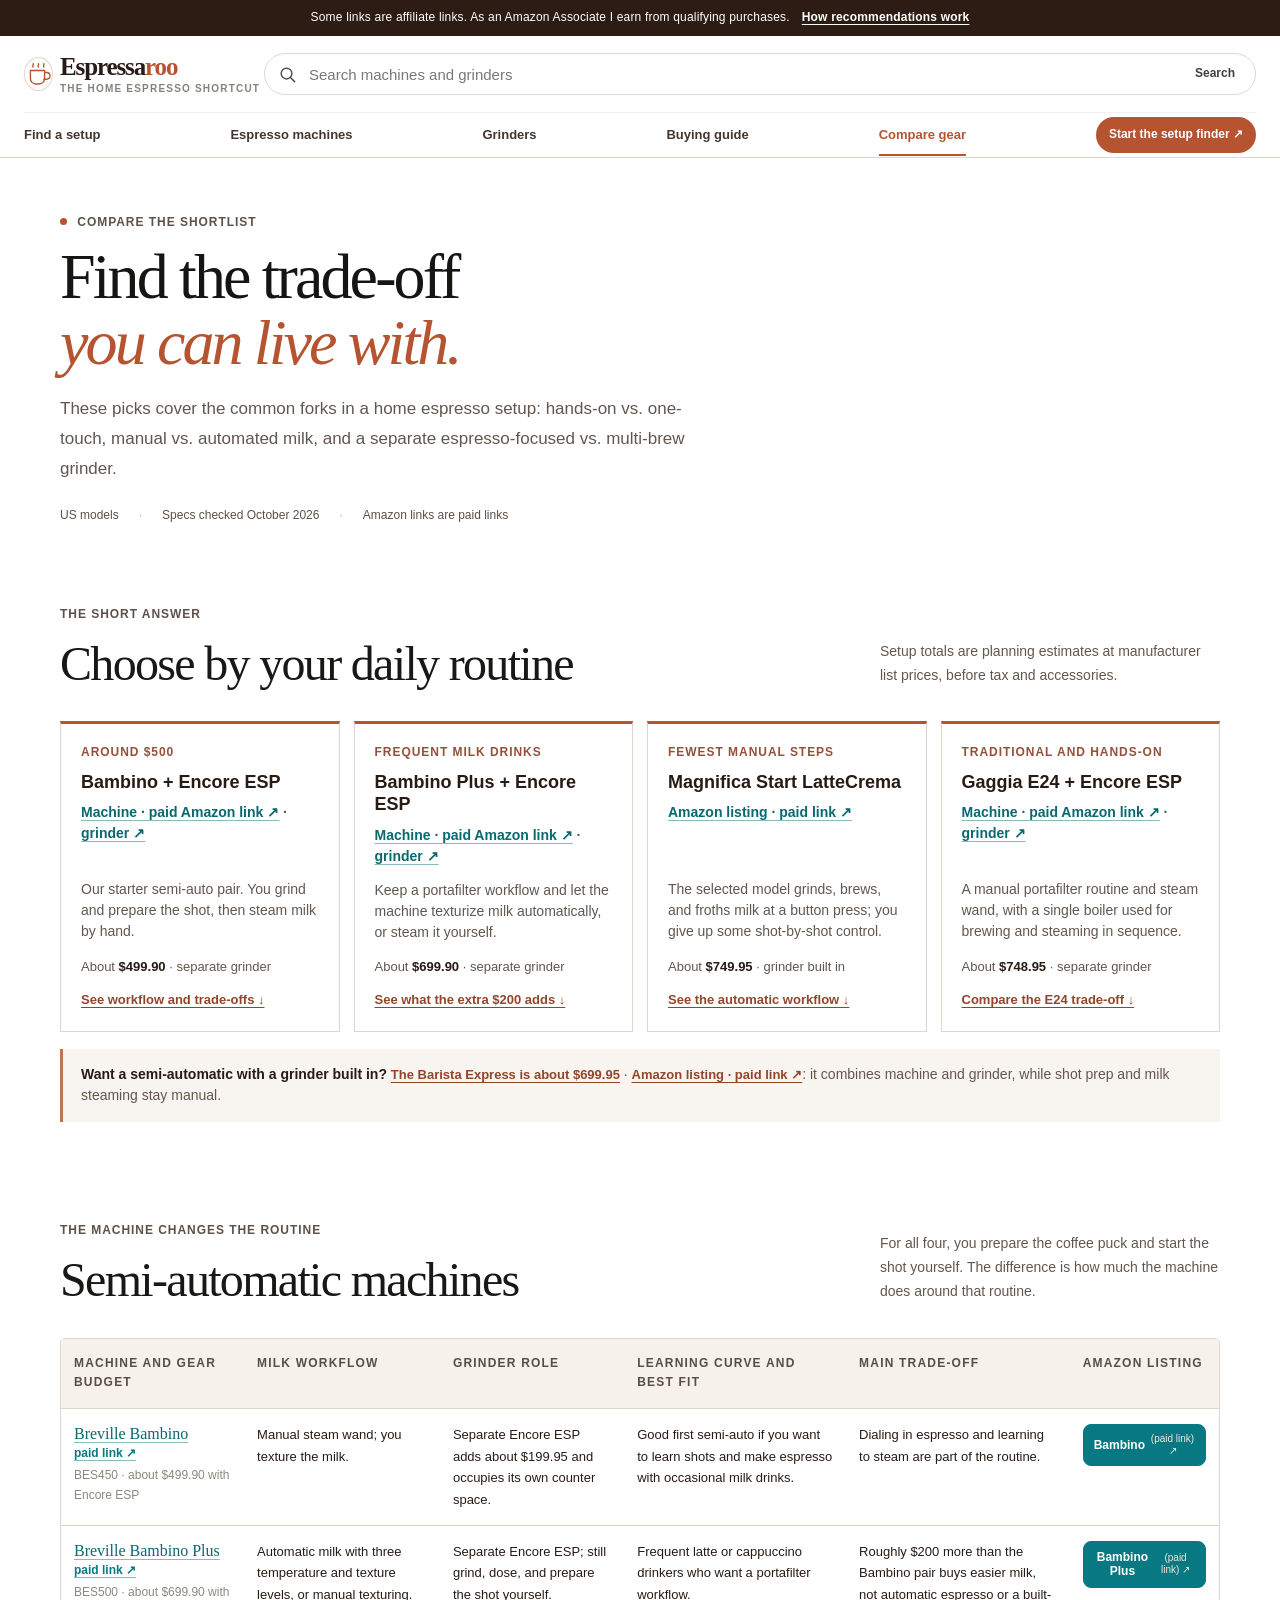
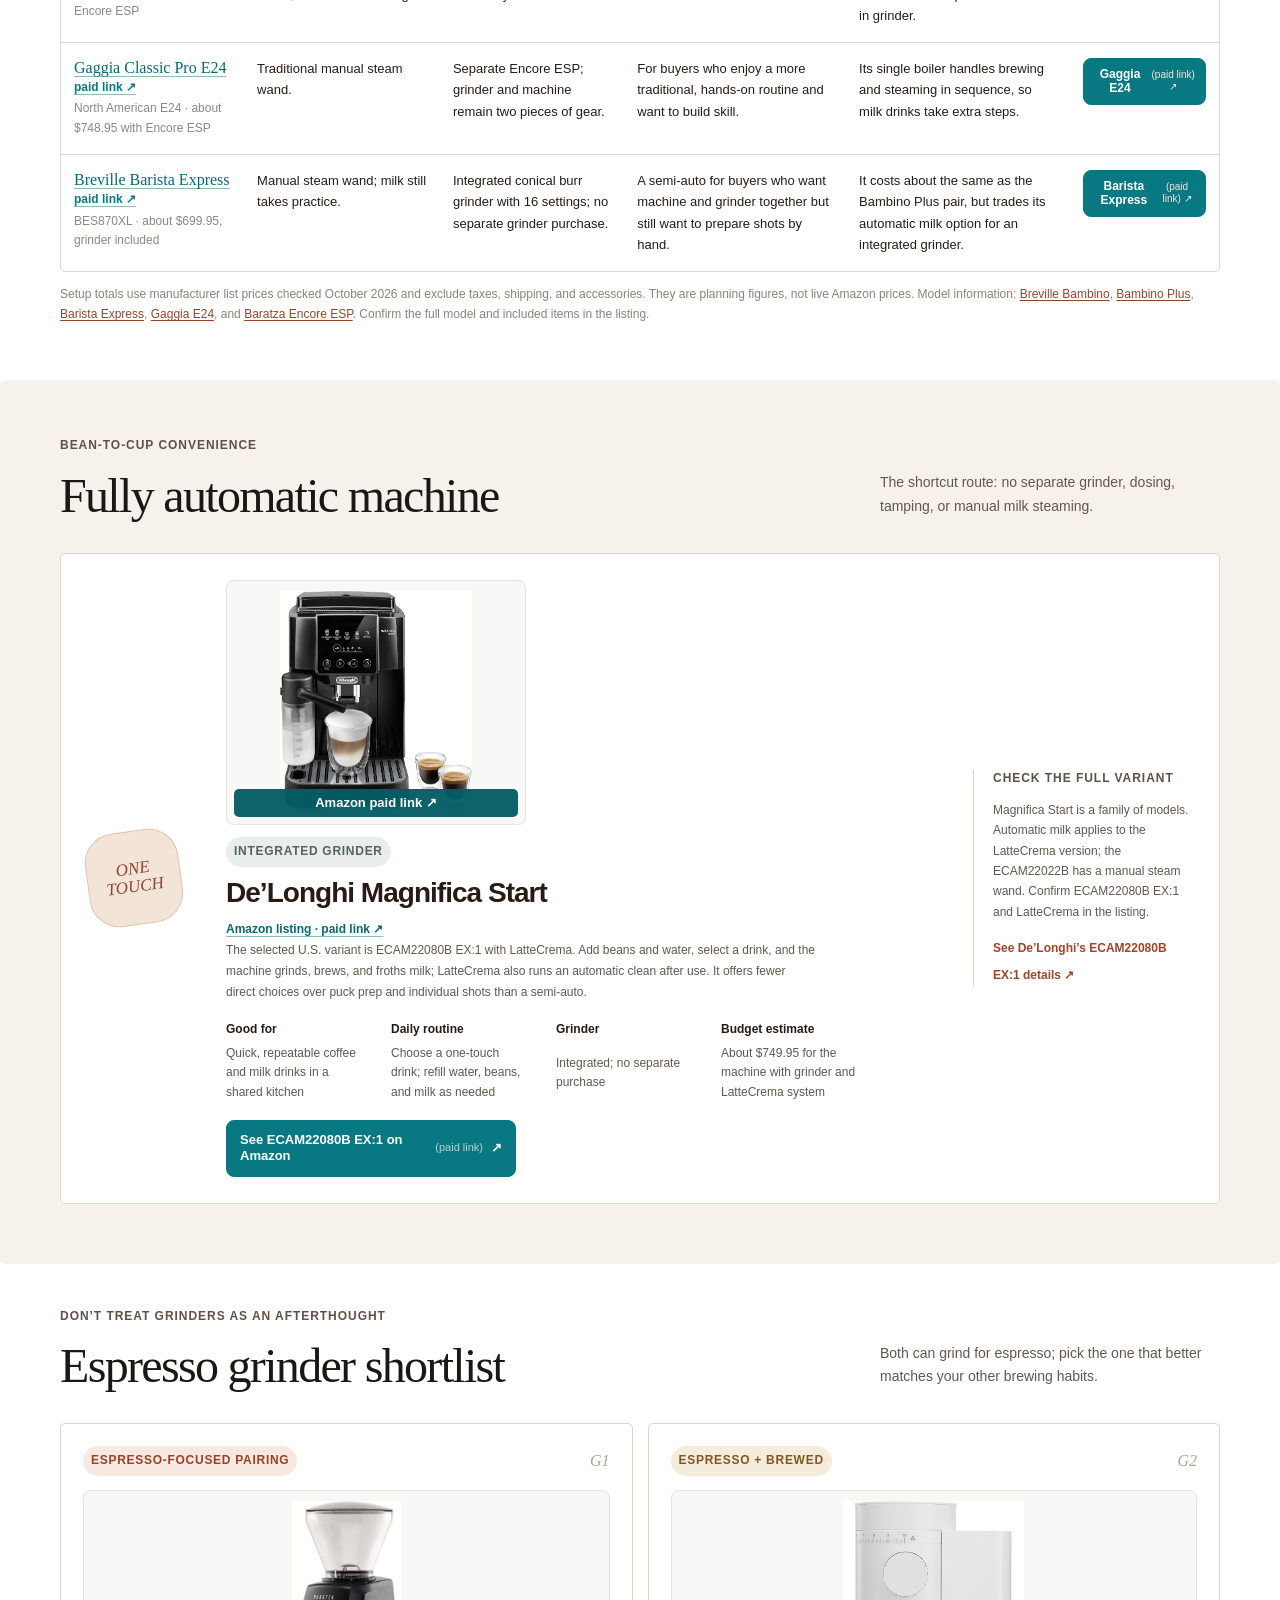
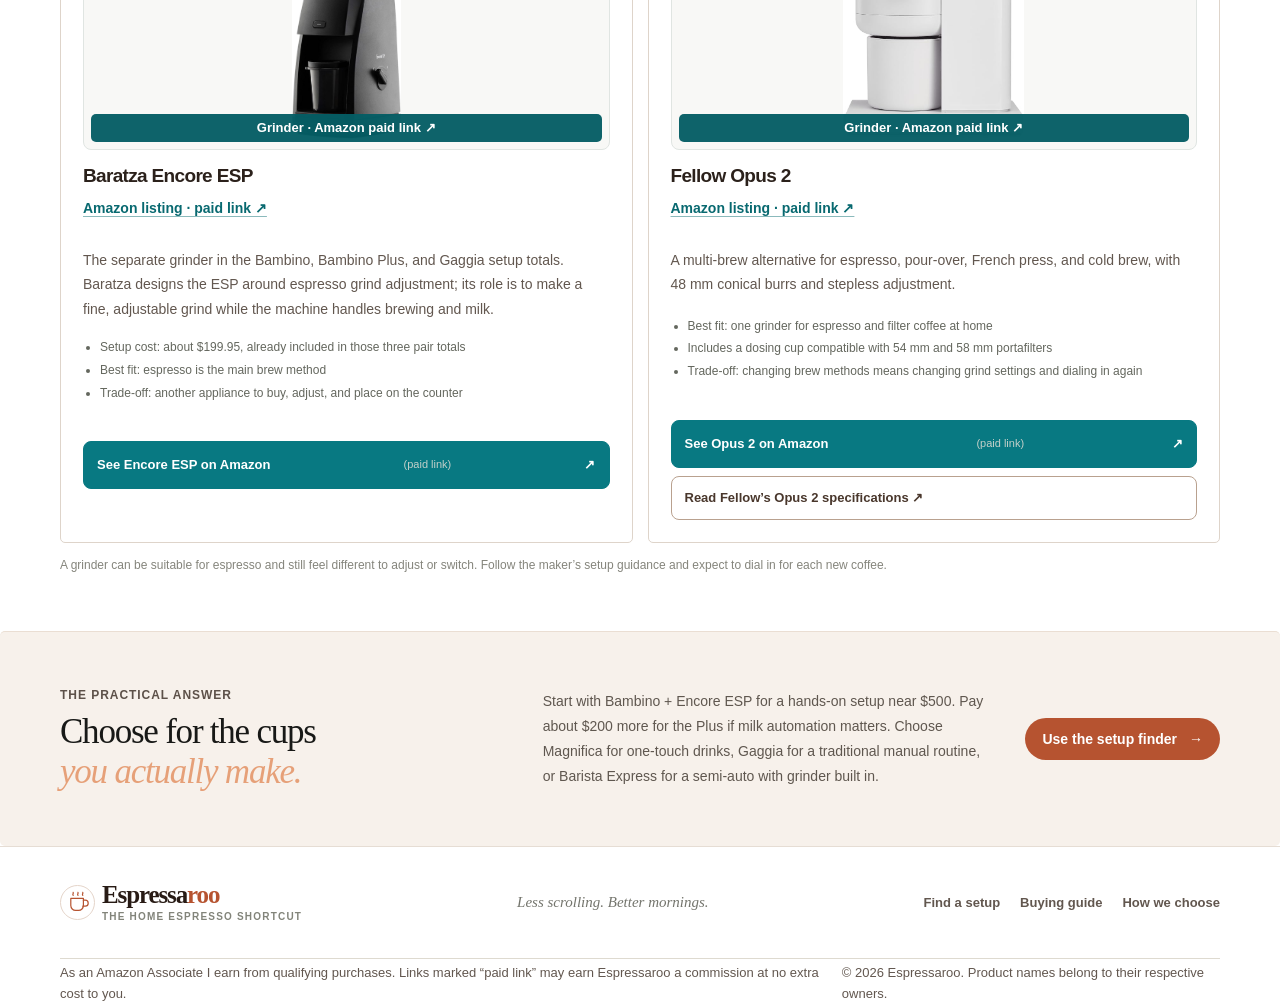
==== commit 14fd517d: "Add product photos and visible affiliate links" ====
--- a/compare.html
+++ b/compare.html
@@ -9,7 +9,7 @@
   <link rel="canonical" href="https://espressaroo.com/compare.html">
   <meta property="og:type" content="article"><meta property="og:site_name" content="Espressaroo"><meta property="og:title" content="Compare espresso machines and grinders"><meta property="og:description" content="Semi-auto, automatic, and espresso grinders compared by the workflow that matters at home."><meta property="og:url" content="https://espressaroo.com/compare.html">
   <meta property="og:image" content="https://espressaroo.com/assets/espresso-hero-morning.png"><meta property="og:image:alt" content="Espresso with crema and coffee beans beside a home espresso machine."><meta name="twitter:card" content="summary_large_image"><meta name="twitter:image" content="https://espressaroo.com/assets/espresso-hero-morning.png">
-  <link rel="icon" href="favicon.svg" type="image/svg+xml"><link rel="stylesheet" href="styles.css"><script src="app.js" defer></script>
+  <link rel="icon" href="favicon.svg" type="image/svg+xml"><link rel="stylesheet" href="styles.css?v=20261002-4"><script src="app.js?v=20261002-2" defer></script>
 </head>
 <body>
   <a class="skip-link" href="#main">Skip to content</a>
@@ -26,26 +26,26 @@
     <section class="comparison-section quick-decision-section page-shell" id="quick-picks">
       <div class="section-heading"><div><p class="eyebrow">The short answer</p><h2>Choose by your daily routine</h2></div><p>Setup totals are planning estimates at manufacturer list prices, before tax and accessories.</p></div>
       <div class="quick-pick-grid">
-        <article class="quick-pick-card"><p class="eyebrow">Around $500</p><h3>Bambino + Encore ESP</h3><p>Our starter semi-auto pair. You grind and prepare the shot, then steam milk by hand.</p><p class="quick-pick-budget">About <b>$499.90</b> · separate grinder</p><a href="#machine-bambino">See workflow and trade-offs ↓</a></article>
-        <article class="quick-pick-card"><p class="eyebrow">Frequent milk drinks</p><h3>Bambino Plus + Encore ESP</h3><p>Keep a portafilter workflow and let the machine texturize milk automatically, or steam it yourself.</p><p class="quick-pick-budget">About <b>$699.90</b> · separate grinder</p><a href="#machine-plus">See what the extra $200 adds ↓</a></article>
-        <article class="quick-pick-card"><p class="eyebrow">Fewest manual steps</p><h3>Magnifica Start LatteCrema</h3><p>The selected model grinds, brews, and froths milk at a button press; you give up some shot-by-shot control.</p><p class="quick-pick-budget">About <b>$749.95</b> · grinder built in</p><a href="#automatic">See the automatic workflow ↓</a></article>
-        <article class="quick-pick-card"><p class="eyebrow">Traditional and hands-on</p><h3>Gaggia E24 + Encore ESP</h3><p>A manual portafilter routine and steam wand, with a single boiler used for brewing and steaming in sequence.</p><p class="quick-pick-budget">About <b>$748.95</b> · separate grinder</p><a href="#machine-gaggia">Compare the E24 trade-off ↓</a></article>
+        <article class="quick-pick-card"><p class="eyebrow">Around $500</p><h3>Bambino + Encore ESP</h3><p class="product-title-note"><a class="product-title-link affiliate-link" href="https://www.amazon.com/dp/B0B1JPPG2L?tag=cofmac93-20" target="_blank" rel="sponsored nofollow noopener">Machine · paid Amazon link ↗</a> · <a class="product-title-link affiliate-link" href="https://www.amazon.com/dp/B0BW272XCV?tag=cofmac93-20" target="_blank" rel="sponsored nofollow noopener">grinder ↗</a></p><p>Our starter semi-auto pair. You grind and prepare the shot, then steam milk by hand.</p><p class="quick-pick-budget">About <b>$499.90</b> · separate grinder</p><a href="#machine-bambino">See workflow and trade-offs ↓</a></article>
+        <article class="quick-pick-card"><p class="eyebrow">Frequent milk drinks</p><h3>Bambino Plus + Encore ESP</h3><p class="product-title-note"><a class="product-title-link affiliate-link" href="https://www.amazon.com/dp/B07JVD78TT?tag=cofmac93-20" target="_blank" rel="sponsored nofollow noopener">Machine · paid Amazon link ↗</a> · <a class="product-title-link affiliate-link" href="https://www.amazon.com/dp/B0BW272XCV?tag=cofmac93-20" target="_blank" rel="sponsored nofollow noopener">grinder ↗</a></p><p>Keep a portafilter workflow and let the machine texturize milk automatically, or steam it yourself.</p><p class="quick-pick-budget">About <b>$699.90</b> · separate grinder</p><a href="#machine-plus">See what the extra $200 adds ↓</a></article>
+        <article class="quick-pick-card"><p class="eyebrow">Fewest manual steps</p><h3>Magnifica Start LatteCrema</h3><p class="product-title-note"><a class="product-title-link affiliate-link" href="https://www.amazon.com/dp/B0D5JQK6VQ?tag=cofmac93-20" target="_blank" rel="sponsored nofollow noopener">Amazon listing · paid link ↗</a></p><p>The selected model grinds, brews, and froths milk at a button press; you give up some shot-by-shot control.</p><p class="quick-pick-budget">About <b>$749.95</b> · grinder built in</p><a href="#automatic">See the automatic workflow ↓</a></article>
+        <article class="quick-pick-card"><p class="eyebrow">Traditional and hands-on</p><h3>Gaggia E24 + Encore ESP</h3><p class="product-title-note"><a class="product-title-link affiliate-link" href="https://www.amazon.com/dp/B07RQ3NL76?tag=cofmac93-20" target="_blank" rel="sponsored nofollow noopener">Machine · paid Amazon link ↗</a> · <a class="product-title-link affiliate-link" href="https://www.amazon.com/dp/B0BW272XCV?tag=cofmac93-20" target="_blank" rel="sponsored nofollow noopener">grinder ↗</a></p><p>A manual portafilter routine and steam wand, with a single boiler used for brewing and steaming in sequence.</p><p class="quick-pick-budget">About <b>$748.95</b> · separate grinder</p><a href="#machine-gaggia">Compare the E24 trade-off ↓</a></article>
       </div>
-      <p class="integrated-grinder-note"><b>Want a semi-automatic with a grinder built in?</b> <a href="#machine-barista-express">The Barista Express is about $699.95</a>: it combines machine and grinder, while shot prep and milk steaming stay manual.</p>
+      <p class="integrated-grinder-note"><b>Want a semi-automatic with a grinder built in?</b> <a href="#machine-barista-express">The Barista Express is about $699.95</a> · <a class="affiliate-link" href="https://www.amazon.com/dp/B00CH9QWOU?tag=cofmac93-20" target="_blank" rel="sponsored nofollow noopener">Amazon listing · paid link ↗</a>: it combines machine and grinder, while shot prep and milk steaming stay manual.</p>
     </section>
     <section class="comparison-section page-shell" id="machines"><div class="section-heading"><div><p class="eyebrow">The machine changes the routine</p><h2>Semi-automatic machines</h2></div><p>For all four, you prepare the coffee puck and start the shot yourself. The difference is how much the machine does around that routine.</p></div>
-      <div class="comparison-table-wrap"><table class="comparison-table"><caption class="sr-only">Semi-automatic espresso machine and setup comparison</caption><thead><tr><th scope="col">Machine and gear budget</th><th scope="col">Milk workflow</th><th scope="col">Grinder role</th><th scope="col">Learning curve and best fit</th><th scope="col">Main trade-off</th><th scope="col">Amazon search</th></tr></thead><tbody>
-        <tr id="machine-bambino"><th scope="row"><span class="table-product">Breville Bambino</span><span class="table-sub">BES450 · about $499.90 with Encore ESP</span></th><td>Manual steam wand; you texture the milk.</td><td>Separate Encore ESP adds about $199.95 and occupies its own counter space.</td><td>Good first semi-auto if you want to learn shots and make espresso with occasional milk drinks.</td><td>Dialing in espresso and learning to steam are part of the routine.</td><td><a class="table-link affiliate-link" href="https://www.amazon.com/s?k=Breville+Bambino+BES450+espresso+machine&amp;tag=cofmac93-20" target="_blank" rel="sponsored nofollow noopener">Bambino <small>(paid link) ↗</small></a></td></tr>
-        <tr id="machine-plus"><th scope="row"><span class="table-product">Breville Bambino Plus</span><span class="table-sub">BES500 · about $699.90 with Encore ESP</span></th><td>Automatic milk with three temperature and texture levels, or manual texturing.</td><td>Separate Encore ESP; still grind, dose, and prepare the shot yourself.</td><td>Frequent latte or cappuccino drinkers who want a portafilter workflow.</td><td>Roughly $200 more than the Bambino pair buys easier milk, not automatic espresso or a built-in grinder.</td><td><a class="table-link affiliate-link" href="https://www.amazon.com/s?k=Breville+Bambino+Plus+BES500+espresso+machine&amp;tag=cofmac93-20" target="_blank" rel="sponsored nofollow noopener">Bambino Plus <small>(paid link) ↗</small></a></td></tr>
-        <tr id="machine-gaggia"><th scope="row"><span class="table-product">Gaggia Classic Pro E24</span><span class="table-sub">North American E24 · about $748.95 with Encore ESP</span></th><td>Traditional manual steam wand.</td><td>Separate Encore ESP; grinder and machine remain two pieces of gear.</td><td>For buyers who enjoy a more traditional, hands-on routine and want to build skill.</td><td>Its single boiler handles brewing and steaming in sequence, so milk drinks take extra steps.</td><td><a class="table-link affiliate-link" href="https://www.amazon.com/s?k=Gaggia+Classic+Pro+E24+espresso+machine&amp;tag=cofmac93-20" target="_blank" rel="sponsored nofollow noopener">Gaggia E24 <small>(paid link) ↗</small></a></td></tr>
-        <tr id="machine-barista-express"><th scope="row"><span class="table-product">Breville Barista Express</span><span class="table-sub">BES870XL · about $699.95, grinder included</span></th><td>Manual steam wand; milk still takes practice.</td><td>Integrated conical burr grinder with 16 settings; no separate grinder purchase.</td><td>A semi-auto for buyers who want machine and grinder together but still want to prepare shots by hand.</td><td>It costs about the same as the Bambino Plus pair, but trades its automatic milk option for an integrated grinder.</td><td><a class="table-link affiliate-link" href="https://www.amazon.com/s?k=Breville+Barista+Express+BES870XL+espresso+machine&amp;tag=cofmac93-20" target="_blank" rel="sponsored nofollow noopener">Barista Express <small>(paid link) ↗</small></a></td></tr>
+      <div class="comparison-table-wrap"><table class="comparison-table"><caption class="sr-only">Semi-automatic espresso machine and setup comparison</caption><thead><tr><th scope="col">Machine and gear budget</th><th scope="col">Milk workflow</th><th scope="col">Grinder role</th><th scope="col">Learning curve and best fit</th><th scope="col">Main trade-off</th><th scope="col">Amazon listing</th></tr></thead><tbody>
+        <tr id="machine-bambino"><th scope="row"><span class="table-product"><a class="table-product-link affiliate-link" href="https://www.amazon.com/dp/B0B1JPPG2L?tag=cofmac93-20" target="_blank" rel="sponsored nofollow noopener">Breville Bambino <small>paid link ↗</small></a></span><span class="table-sub">BES450 · about $499.90 with Encore ESP</span></th><td>Manual steam wand; you texture the milk.</td><td>Separate Encore ESP adds about $199.95 and occupies its own counter space.</td><td>Good first semi-auto if you want to learn shots and make espresso with occasional milk drinks.</td><td>Dialing in espresso and learning to steam are part of the routine.</td><td><a class="table-link affiliate-link" href="https://www.amazon.com/dp/B0B1JPPG2L?tag=cofmac93-20" target="_blank" rel="sponsored nofollow noopener">Bambino <small>(paid link) ↗</small></a></td></tr>
+        <tr id="machine-plus"><th scope="row"><span class="table-product"><a class="table-product-link affiliate-link" href="https://www.amazon.com/dp/B07JVD78TT?tag=cofmac93-20" target="_blank" rel="sponsored nofollow noopener">Breville Bambino Plus <small>paid link ↗</small></a></span><span class="table-sub">BES500 · about $699.90 with Encore ESP</span></th><td>Automatic milk with three temperature and texture levels, or manual texturing.</td><td>Separate Encore ESP; still grind, dose, and prepare the shot yourself.</td><td>Frequent latte or cappuccino drinkers who want a portafilter workflow.</td><td>Roughly $200 more than the Bambino pair buys easier milk, not automatic espresso or a built-in grinder.</td><td><a class="table-link affiliate-link" href="https://www.amazon.com/dp/B07JVD78TT?tag=cofmac93-20" target="_blank" rel="sponsored nofollow noopener">Bambino Plus <small>(paid link) ↗</small></a></td></tr>
+        <tr id="machine-gaggia"><th scope="row"><span class="table-product"><a class="table-product-link affiliate-link" href="https://www.amazon.com/dp/B07RQ3NL76?tag=cofmac93-20" target="_blank" rel="sponsored nofollow noopener">Gaggia Classic Pro E24 <small>paid link ↗</small></a></span><span class="table-sub">North American E24 · about $748.95 with Encore ESP</span></th><td>Traditional manual steam wand.</td><td>Separate Encore ESP; grinder and machine remain two pieces of gear.</td><td>For buyers who enjoy a more traditional, hands-on routine and want to build skill.</td><td>Its single boiler handles brewing and steaming in sequence, so milk drinks take extra steps.</td><td><a class="table-link affiliate-link" href="https://www.amazon.com/dp/B07RQ3NL76?tag=cofmac93-20" target="_blank" rel="sponsored nofollow noopener">Gaggia E24 <small>(paid link) ↗</small></a></td></tr>
+        <tr id="machine-barista-express"><th scope="row"><span class="table-product"><a class="table-product-link affiliate-link" href="https://www.amazon.com/dp/B00CH9QWOU?tag=cofmac93-20" target="_blank" rel="sponsored nofollow noopener">Breville Barista Express <small>paid link ↗</small></a></span><span class="table-sub">BES870XL · about $699.95, grinder included</span></th><td>Manual steam wand; milk still takes practice.</td><td>Integrated conical burr grinder with 16 settings; no separate grinder purchase.</td><td>A semi-auto for buyers who want machine and grinder together but still want to prepare shots by hand.</td><td>It costs about the same as the Bambino Plus pair, but trades its automatic milk option for an integrated grinder.</td><td><a class="table-link affiliate-link" href="https://www.amazon.com/dp/B00CH9QWOU?tag=cofmac93-20" target="_blank" rel="sponsored nofollow noopener">Barista Express <small>(paid link) ↗</small></a></td></tr>
       </tbody></table></div>
       <p class="table-footnote">Setup totals use manufacturer list prices checked October 2026 and exclude taxes, shipping, and accessories. They are planning figures, not live Amazon prices. Model information: <a href="https://www.breville.com/en-us/product/bes450" target="_blank" rel="noopener">Breville Bambino</a>, <a href="https://www.breville.com/en-us/product/BES500" target="_blank" rel="noopener">Bambino Plus</a>, <a href="https://www.breville.com/en-us/product/bes870" target="_blank" rel="noopener">Barista Express</a>, <a href="https://www.gaggia-na.com/products/gaggia-classic-pro" target="_blank" rel="noopener">Gaggia E24</a>, and <a href="https://www.baratza.com/en-us/product/ZCG495" target="_blank" rel="noopener">Baratza Encore ESP</a>. Confirm the full model and included items in the listing.</p>
     </section>
-    <section class="comparison-section comparison-tint" id="automatic"><div class="page-shell"><div class="section-heading"><div><p class="eyebrow">Bean-to-cup convenience</p><h2>Fully automatic machine</h2></div><p>The shortcut route: no separate grinder, dosing, tamping, or manual milk steaming.</p></div><div class="auto-compare-card"><div class="auto-product-stamp">ONE<br>TOUCH</div><div class="auto-product-copy"><span class="pill pill-blue">INTEGRATED GRINDER</span><h3>De’Longhi Magnifica Start</h3><p>The selected U.S. variant is ECAM22080B EX:1 with LatteCrema. Add beans and water, select a drink, and the machine grinds, brews, and froths milk; LatteCrema also runs an automatic clean after use. It offers fewer direct choices over puck prep and individual shots than a semi-auto.</p><div class="auto-specs"><div><b>Good for</b><span>Quick, repeatable coffee and milk drinks in a shared kitchen</span></div><div><b>Daily routine</b><span>Choose a one-touch drink; refill water, beans, and milk as needed</span></div><div><b>Grinder</b><span>Integrated; no separate purchase</span></div><div><b>Budget estimate</b><span>About $749.95 for the machine with grinder and LatteCrema system</span></div></div><a class="button button-card affiliate-link" href="https://www.amazon.com/s?k=De%27Longhi+Magnifica+Start+ECAM22080B+EX1+LatteCrema&amp;tag=cofmac93-20" target="_blank" rel="sponsored nofollow noopener">See ECAM22080B EX:1 on Amazon <span>(paid link)</span> ↗</a></div><div class="auto-side-note"><p class="eyebrow">Check the full variant</p><p>Magnifica Start is a family of models. Automatic milk applies to the LatteCrema version; the ECAM22022B has a manual steam wand. Confirm ECAM22080B EX:1 and LatteCrema in the listing.</p><a href="https://www.delonghi.com/en-us/p/magnifica-start-magnifica-start-automatic-coffee-maker-ecam22080b-ex1/ECAM22080B%2BEX:1.html?pid=0132250221" target="_blank" rel="noopener">See De’Longhi’s ECAM22080B EX:1 details ↗</a></div></div></div></section>
+    <section class="comparison-section comparison-tint" id="automatic"><div class="page-shell"><div class="section-heading"><div><p class="eyebrow">Bean-to-cup convenience</p><h2>Fully automatic machine</h2></div><p>The shortcut route: no separate grinder, dosing, tamping, or manual milk steaming.</p></div><div class="auto-compare-card"><div class="auto-product-stamp">ONE<br>TOUCH</div><div class="auto-product-copy"><figure class="product-photo-card auto-product-photo"><img src="assets/delonghi-magnifica-start.jpg" alt="De&#8217;Longhi Magnifica Start automatic espresso machine with milk carafe" loading="lazy" decoding="async"><figcaption><a class="product-photo-cta affiliate-link" href="https://www.amazon.com/dp/B0D5JQK6VQ?tag=cofmac93-20" target="_blank" rel="sponsored nofollow noopener">Amazon paid link ↗</a></figcaption></figure><span class="pill pill-blue">INTEGRATED GRINDER</span><h3>De&#8217;Longhi Magnifica Start</h3><p class="product-title-note"><a class="product-title-link affiliate-link" href="https://www.amazon.com/dp/B0D5JQK6VQ?tag=cofmac93-20" target="_blank" rel="sponsored nofollow noopener">Amazon listing · paid link ↗</a></p><p>The selected U.S. variant is ECAM22080B EX:1 with LatteCrema. Add beans and water, select a drink, and the machine grinds, brews, and froths milk; LatteCrema also runs an automatic clean after use. It offers fewer direct choices over puck prep and individual shots than a semi-auto.</p><div class="auto-specs"><div><b>Good for</b><span>Quick, repeatable coffee and milk drinks in a shared kitchen</span></div><div><b>Daily routine</b><span>Choose a one-touch drink; refill water, beans, and milk as needed</span></div><div><b>Grinder</b><span>Integrated; no separate purchase</span></div><div><b>Budget estimate</b><span>About $749.95 for the machine with grinder and LatteCrema system</span></div></div><a class="button button-card affiliate-link" href="https://www.amazon.com/dp/B0D5JQK6VQ?tag=cofmac93-20" target="_blank" rel="sponsored nofollow noopener">See ECAM22080B EX:1 on Amazon <span>(paid link)</span> ↗</a></div><div class="auto-side-note"><p class="eyebrow">Check the full variant</p><p>Magnifica Start is a family of models. Automatic milk applies to the LatteCrema version; the ECAM22022B has a manual steam wand. Confirm ECAM22080B EX:1 and LatteCrema in the listing.</p><a href="https://www.delonghi.com/en-us/p/magnifica-start-magnifica-start-automatic-coffee-maker-ecam22080b-ex1/ECAM22080B%2BEX:1.html?pid=0132250221" target="_blank" rel="noopener">See De’Longhi’s ECAM22080B EX:1 details ↗</a></div></div></div></section>
     <section class="comparison-section page-shell" id="grinders"><div class="section-heading"><div><p class="eyebrow">Don’t treat grinders as an afterthought</p><h2>Espresso grinder shortlist</h2></div><p>Both can grind for espresso; pick the one that better matches your other brewing habits.</p></div><div class="grinder-grid">
-      <article class="grinder-card"><div class="grinder-card-top"><span class="pill pill-green">ESPRESSO-FOCUSED PAIRING</span><span class="grinder-index">G1</span></div><h3>Baratza Encore ESP</h3><p>The separate grinder in the Bambino, Bambino Plus, and Gaggia setup totals. Baratza designs the ESP around espresso grind adjustment; its role is to make a fine, adjustable grind while the machine handles brewing and milk.</p><ul><li>Setup cost: about $199.95, already included in those three pair totals</li><li>Best fit: espresso is the main brew method</li><li>Trade-off: another appliance to buy, adjust, and place on the counter</li></ul><a class="button button-card affiliate-link" href="https://www.amazon.com/s?k=Baratza+Encore+ESP+espresso+grinder&amp;tag=cofmac93-20" target="_blank" rel="sponsored nofollow noopener">See Encore ESP on Amazon <span>(paid link)</span> ↗</a></article>
-      <article class="grinder-card"><div class="grinder-card-top"><span class="pill pill-amber">ESPRESSO + BREWED</span><span class="grinder-index">G2</span></div><h3>Fellow Opus 2</h3><p>A multi-brew alternative for espresso, pour-over, French press, and cold brew, with 48 mm conical burrs and stepless adjustment.</p><ul><li>Best fit: one grinder for espresso and filter coffee at home</li><li>Includes a dosing cup compatible with 54 mm and 58 mm portafilters</li><li>Trade-off: changing brew methods means changing grind settings and dialing in again</li></ul><a class="button button-card affiliate-link" href="https://www.amazon.com/s?k=Fellow+Opus+2+conical+burr+grinder&amp;tag=cofmac93-20" target="_blank" rel="sponsored nofollow noopener">See Opus 2 on Amazon <span>(paid link)</span> ↗</a><a class="secondary-card-link" href="https://fellowproducts.com/products/opus-2-conical-burr-grinder" target="_blank" rel="noopener">Read Fellow’s Opus 2 specifications ↗</a></article>
+      <article class="grinder-card"><div class="grinder-card-top"><span class="pill pill-green">ESPRESSO-FOCUSED PAIRING</span><span class="grinder-index">G1</span></div><figure class="product-photo-card grinder-product-photo"><img src="assets/baratza-encore-esp.jpg" alt="Baratza Encore ESP coffee grinder" loading="lazy" decoding="async"><figcaption><a class="product-photo-cta affiliate-link" href="https://www.amazon.com/dp/B0BW272XCV?tag=cofmac93-20" target="_blank" rel="sponsored nofollow noopener">Grinder · Amazon paid link ↗</a></figcaption></figure><h3>Baratza Encore ESP</h3><p class="product-title-note"><a class="product-title-link affiliate-link" href="https://www.amazon.com/dp/B0BW272XCV?tag=cofmac93-20" target="_blank" rel="sponsored nofollow noopener">Amazon listing · paid link ↗</a></p><p>The separate grinder in the Bambino, Bambino Plus, and Gaggia setup totals. Baratza designs the ESP around espresso grind adjustment; its role is to make a fine, adjustable grind while the machine handles brewing and milk.</p><ul><li>Setup cost: about $199.95, already included in those three pair totals</li><li>Best fit: espresso is the main brew method</li><li>Trade-off: another appliance to buy, adjust, and place on the counter</li></ul><a class="button button-card affiliate-link" href="https://www.amazon.com/dp/B0BW272XCV?tag=cofmac93-20" target="_blank" rel="sponsored nofollow noopener">See Encore ESP on Amazon <span>(paid link)</span> ↗</a></article>
+      <article class="grinder-card"><div class="grinder-card-top"><span class="pill pill-amber">ESPRESSO + BREWED</span><span class="grinder-index">G2</span></div><figure class="product-photo-card grinder-product-photo"><img src="assets/fellow-opus-2.jpg" alt="Fellow Opus 2 conical burr coffee grinder" loading="lazy" decoding="async"><figcaption><a class="product-photo-cta affiliate-link" href="https://www.amazon.com/dp/B0FPCJDDNC?tag=cofmac93-20" target="_blank" rel="sponsored nofollow noopener">Grinder · Amazon paid link ↗</a></figcaption></figure><h3>Fellow Opus 2</h3><p class="product-title-note"><a class="product-title-link affiliate-link" href="https://www.amazon.com/dp/B0FPCJDDNC?tag=cofmac93-20" target="_blank" rel="sponsored nofollow noopener">Amazon listing · paid link ↗</a></p><p>A multi-brew alternative for espresso, pour-over, French press, and cold brew, with 48 mm conical burrs and stepless adjustment.</p><ul><li>Best fit: one grinder for espresso and filter coffee at home</li><li>Includes a dosing cup compatible with 54 mm and 58 mm portafilters</li><li>Trade-off: changing brew methods means changing grind settings and dialing in again</li></ul><a class="button button-card affiliate-link" href="https://www.amazon.com/dp/B0FPCJDDNC?tag=cofmac93-20" target="_blank" rel="sponsored nofollow noopener">See Opus 2 on Amazon <span>(paid link)</span> ↗</a><a class="secondary-card-link" href="https://fellowproducts.com/products/opus-2-conical-burr-grinder" target="_blank" rel="noopener">Read Fellow’s Opus 2 specifications ↗</a></article>
     </div><p class="table-footnote">A grinder can be suitable for espresso and still feel different to adjust or switch. Follow the maker’s setup guidance and expect to dial in for each new coffee.</p></section>
     <section class="comparison-bottom"><div class="page-shell comparison-bottom-inner"><div><p class="eyebrow">The practical answer</p><h2>Choose for the cups<br><em>you actually make.</em></h2></div><p>Start with Bambino + Encore ESP for a hands-on setup near $500. Pay about $200 more for the Plus if milk automation matters. Choose Magnifica for one-touch drinks, Gaggia for a traditional manual routine, or Barista Express for a semi-auto with grinder built in.</p><a class="button button-primary" href="index.html#finder">Use the setup finder <span aria-hidden="true">→</span></a></div></section>
   </main>
--- a/styles.css
+++ b/styles.css
@@ -2544,6 +2544,109 @@
   }
   .inner-hero h1{
     font-size:clamp(36px,9vw,48px)
+  }
+}
+
+/* Put the two most useful affiliate actions in the first screen. */
+.starter-strip{
+  position:relative;
+  z-index:2;
+  border-bottom:1px solid #e8dcd1;
+  background:#fbf7f2
+}
+.starter-strip-inner{
+  min-height:96px;
+  display:flex;
+  align-items:center;
+  justify-content:space-between;
+  gap:24px;
+  padding-top:14px;
+  padding-bottom:14px
+}
+.starter-strip-copy{
+  display:grid;
+  gap:3px
+}
+.starter-strip-kicker{
+  color:#9f4428;
+  font-size:11px;
+  font-weight:800;
+  letter-spacing:.1em
+}
+.starter-strip-copy strong{
+  color:#2f241e;
+  font-family:var(--display);
+  font-size:21px;
+  line-height:1.15
+}
+.starter-strip-copy>span:last-child{
+  color:#62574f;
+  font-size:13px
+}
+.starter-strip-links{
+  display:flex;
+  gap:10px;
+  flex:0 0 auto
+}
+.starter-strip-links .button{
+  min-height:48px;
+  padding:10px 15px;
+  border:1px solid #75432e;
+  border-radius:8px;
+  background:#75432e;
+  color:#fff;
+  display:flex;
+  align-items:center;
+  justify-content:center;
+  gap:6px;
+  text-decoration:none;
+  text-align:center;
+  font-size:14px;
+  font-weight:800
+}
+.starter-strip-links .button:hover{
+  background:#4f2f21;
+  color:#fff
+}
+.starter-strip-links .button:focus-visible{
+  outline:3px solid #b16a43;
+  outline-offset:3px
+}
+.starter-strip-links .button span{
+  color:#f3e7dc;
+  font-size:11px;
+  font-weight:600
+}
+@media(max-width:900px){
+  .starter-strip-inner{
+    align-items:flex-start;
+    flex-direction:column;
+    gap:12px
+  }
+  .starter-strip-links{
+    width:100%
+  }
+  .starter-strip-links .button{
+    flex:1
+  }
+}
+@media(max-width:560px){
+  .starter-strip-inner{
+    gap:10px;
+    padding-top:12px;
+    padding-bottom:12px
+  }
+  .starter-strip-copy strong{
+    font-size:18px
+  }
+  .starter-strip-links{
+    flex-direction:column;
+    gap:7px
+  }
+  .starter-strip-links .button{
+    min-height:44px;
+    justify-content:space-between;
+    padding:10px 13px
   }
 }
 
@@ -3853,4 +3956,177 @@
     left:12px;
     bottom:12px
   }
-}+}
+
+/* Product photos are first-party assets; direct affiliate actions use a contrasting petrol accent. */
+:root{
+  --action-teal:#087982;
+  --action-teal-hover:#055d64
+}
+.starter-strip-links .button,
+.setup-card .button-card.affiliate-link,
+.grinder-card .button-card.affiliate-link,
+.auto-product-copy .button-card.affiliate-link,
+.comparison-table .table-link.affiliate-link{
+  border-color:var(--action-teal);
+  background:var(--action-teal);
+  color:#fff
+}
+.starter-strip-links .button:hover,
+.setup-card .button-card.affiliate-link:hover,
+.grinder-card .button-card.affiliate-link:hover,
+.auto-product-copy .button-card.affiliate-link:hover,
+.comparison-table .table-link.affiliate-link:hover{
+  border-color:var(--action-teal-hover);
+  background:var(--action-teal-hover);
+  color:#fff
+}
+.setup-card .secondary-card-link.affiliate-link,
+.grinder-card .secondary-card-link.affiliate-link{
+  border-color:#65a7a8;
+  color:#075f66
+}
+.setup-card .secondary-card-link.affiliate-link:hover,
+.grinder-card .secondary-card-link.affiliate-link:hover{
+  border-color:var(--action-teal);
+  background:#edf8f7;
+  color:#044c52
+}
+.product-title-link,
+.table-product-link,
+.quick-pick-card h3 a{
+  color:#086970;
+  text-decoration:underline;
+  text-decoration-color:#8bbabc;
+  text-decoration-thickness:1px;
+  text-underline-offset:3px
+}
+.product-title-link:hover,
+.table-product-link:hover,
+.quick-pick-card h3 a:hover{
+  color:#034f55;
+  text-decoration-color:currentColor
+}
+.product-title-link:focus-visible,
+.table-product-link:focus-visible,
+.quick-pick-card h3 a:focus-visible{
+  outline:3px solid #0b7e85;
+  outline-offset:3px;
+  border-radius:2px
+}
+.product-title-note{
+  margin:-5px 0 10px;
+  color:#526767;
+  font-size:13px;
+  font-weight:650;
+  line-height:1.35
+}
+.setup-product-gallery{
+  display:grid;
+  grid-template-columns:repeat(2,minmax(0,1fr));
+  gap:9px;
+  width:100%;
+  margin:0 0 16px
+}
+.product-photo-card{
+  position:relative;
+  min-width:0;
+  height:238px;
+  display:block;
+  align-items:center;
+  justify-content:center;
+  overflow:hidden;
+  margin:0;
+  border:1px solid #e0e5e2;
+  border-radius:8px;
+  background:#f8f8f6;
+  text-decoration:none
+}
+.product-photo-card img{
+  display:block;
+  width:100%;
+  height:100%;
+  padding:10px;
+  object-fit:contain;
+  transition:transform .2s ease
+}
+.product-photo-card:hover img{
+  transform:scale(1.035)
+}
+.product-photo-card figcaption{
+  position:absolute;
+  right:7px;
+  bottom:7px;
+  left:7px;
+  padding:6px 7px;
+  border-radius:5px;
+  background:rgba(5,93,100,.96);
+  color:#fff;
+  text-align:center;
+  font-size:13px;
+  font-weight:750;
+  line-height:1.25
+}
+.product-photo-cta{
+  display:block;
+  color:#fff !important;
+  text-decoration:none;
+  padding:0 4px
+}
+.product-photo-cta:hover{
+  color:#fff !important;
+  text-decoration:underline;
+  text-underline-offset:2px
+}
+.product-photo-cta:focus-visible{
+  outline:3px solid #0b7e85;
+  outline-offset:3px
+}
+.single-product-gallery .product-photo-card{
+  height:286px
+}
+.grinder-product-photo{
+  width:100%;
+  height:260px;
+  margin:0 0 15px
+}
+.auto-product-photo{
+  width:min(100%,300px);
+  height:245px;
+  margin:0 0 12px
+}
+.table-product-link{
+  display:inline-flex;
+  flex-direction:column;
+  gap:2px
+}
+.table-product-link small{
+  color:#087982;
+  font:700 12px/1.3 var(--sans)
+}
+@media(max-width:560px){
+  .setup-product-gallery{
+    gap:7px;
+    margin-bottom:13px
+  }
+  .product-photo-card{
+    height:196px
+  }
+  .single-product-gallery .product-photo-card{
+    height:245px
+  }
+  .grinder-product-photo{
+    height:225px
+  }
+  .auto-product-photo{
+    width:100%;
+    height:260px
+  }
+  .product-photo-card figcaption{
+    right:5px;
+    bottom:5px;
+    left:5px;
+    padding:5px 4px;
+    font-size:12px
+  }
+}
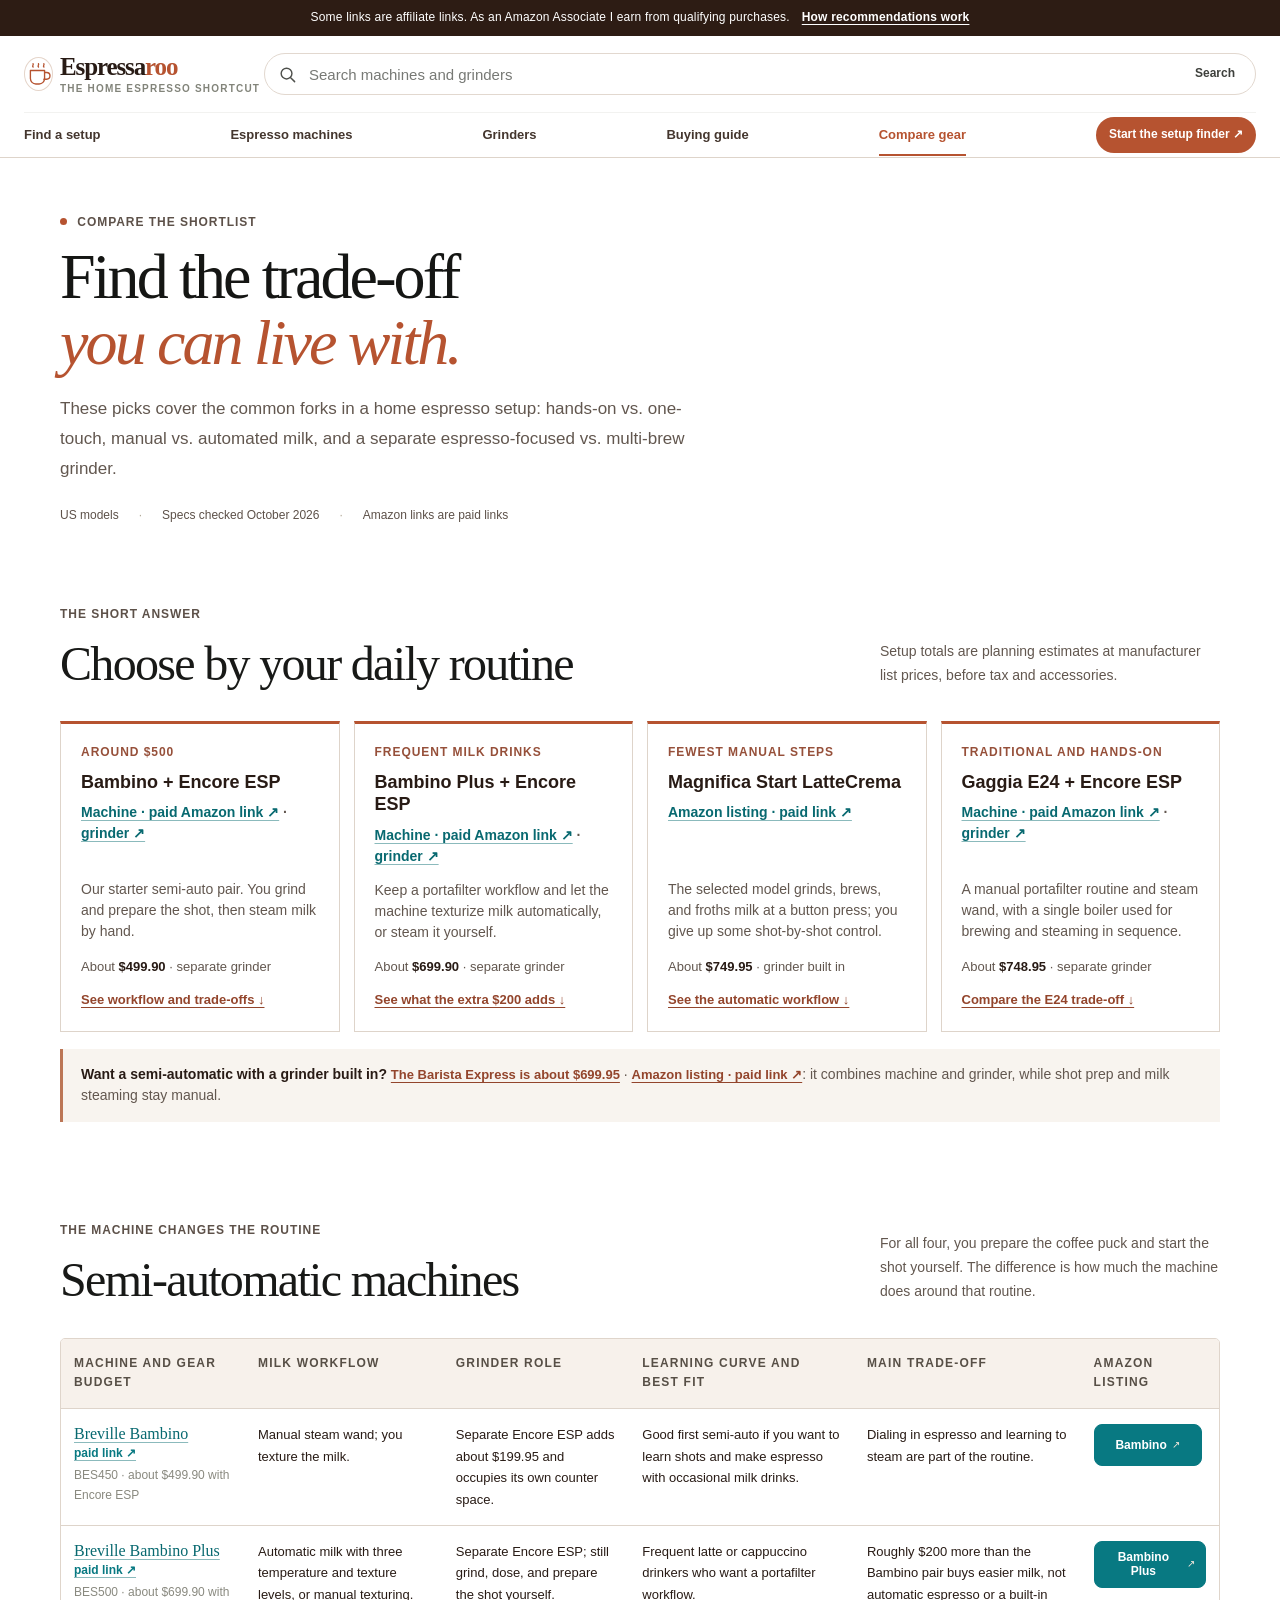
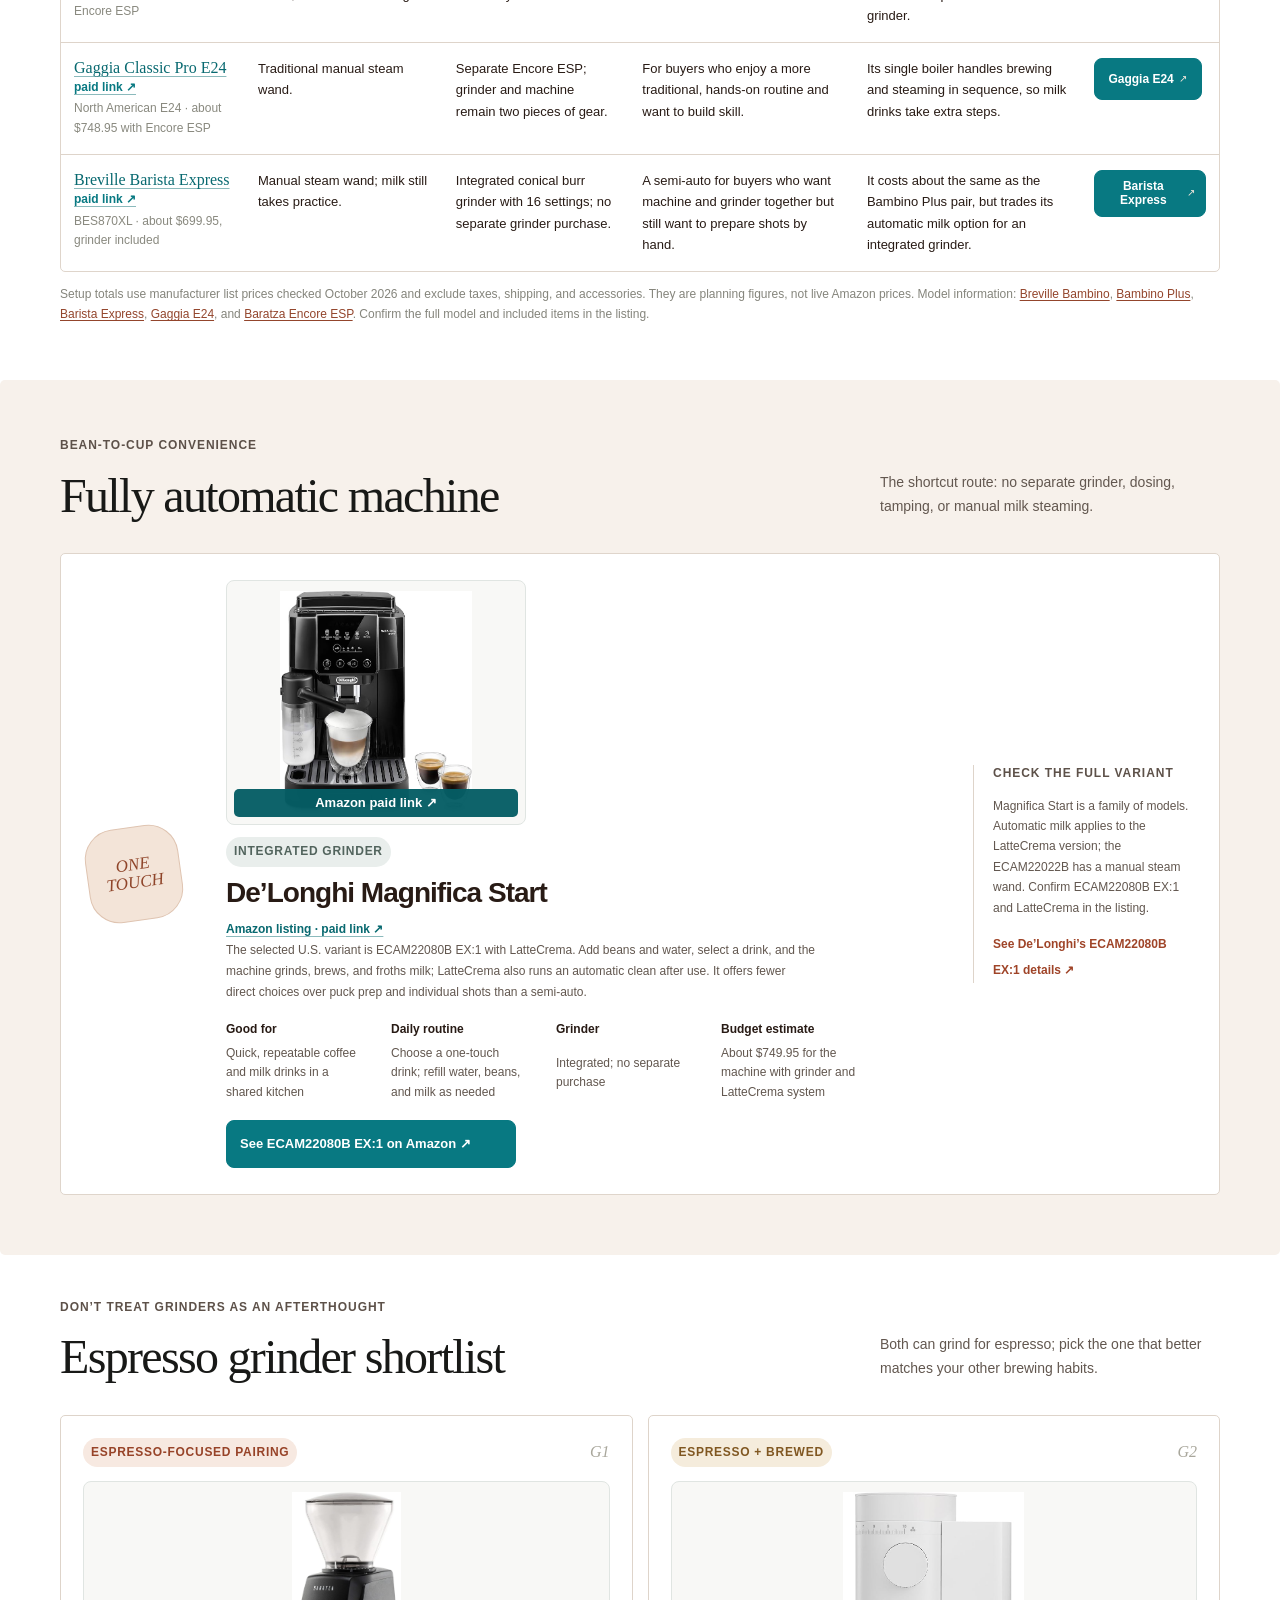
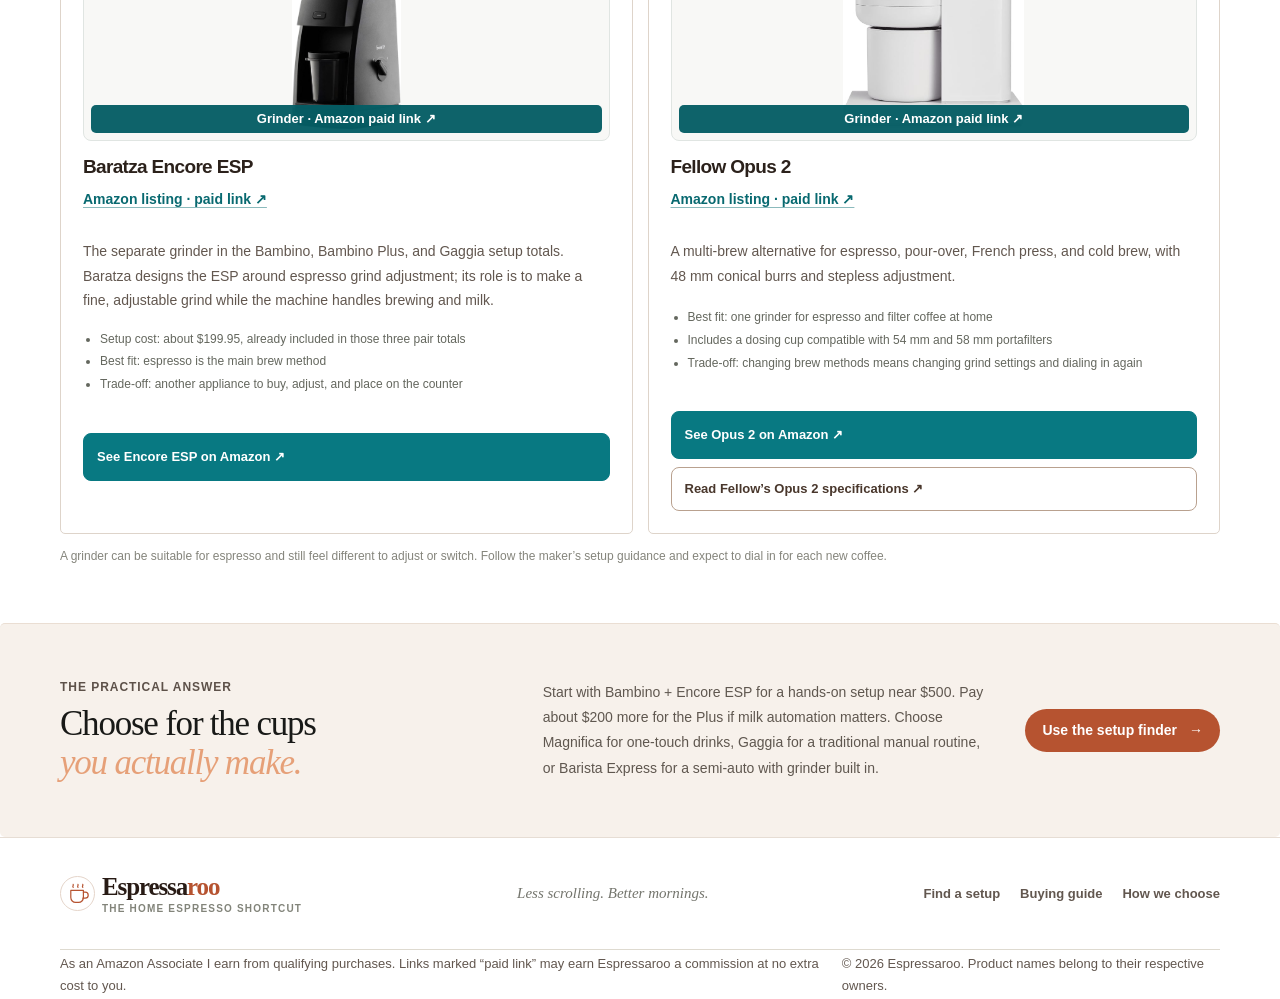
==== commit f080fd0d: "Remove paid link labels from purchase buttons" ====
--- a/compare.html
+++ b/compare.html
@@ -9,7 +9,7 @@
   <link rel="canonical" href="https://espressaroo.com/compare.html">
   <meta property="og:type" content="article"><meta property="og:site_name" content="Espressaroo"><meta property="og:title" content="Compare espresso machines and grinders"><meta property="og:description" content="Semi-auto, automatic, and espresso grinders compared by the workflow that matters at home."><meta property="og:url" content="https://espressaroo.com/compare.html">
   <meta property="og:image" content="https://espressaroo.com/assets/espresso-hero-morning.png"><meta property="og:image:alt" content="Espresso with crema and coffee beans beside a home espresso machine."><meta name="twitter:card" content="summary_large_image"><meta name="twitter:image" content="https://espressaroo.com/assets/espresso-hero-morning.png">
-  <link rel="icon" href="favicon.svg" type="image/svg+xml"><link rel="stylesheet" href="styles.css?v=20261002-4"><script src="app.js?v=20261002-2" defer></script>
+  <link rel="icon" href="favicon.svg" type="image/svg+xml"><link rel="stylesheet" href="styles.css?v=20261002-5"><script src="app.js?v=20261002-4" defer></script>
 </head>
 <body>
   <a class="skip-link" href="#main">Skip to content</a>
@@ -26,26 +26,26 @@
     <section class="comparison-section quick-decision-section page-shell" id="quick-picks">
       <div class="section-heading"><div><p class="eyebrow">The short answer</p><h2>Choose by your daily routine</h2></div><p>Setup totals are planning estimates at manufacturer list prices, before tax and accessories.</p></div>
       <div class="quick-pick-grid">
-        <article class="quick-pick-card"><p class="eyebrow">Around $500</p><h3>Bambino + Encore ESP</h3><p class="product-title-note"><a class="product-title-link affiliate-link" href="https://www.amazon.com/dp/B0B1JPPG2L?tag=cofmac93-20" target="_blank" rel="sponsored nofollow noopener">Machine · paid Amazon link ↗</a> · <a class="product-title-link affiliate-link" href="https://www.amazon.com/dp/B0BW272XCV?tag=cofmac93-20" target="_blank" rel="sponsored nofollow noopener">grinder ↗</a></p><p>Our starter semi-auto pair. You grind and prepare the shot, then steam milk by hand.</p><p class="quick-pick-budget">About <b>$499.90</b> · separate grinder</p><a href="#machine-bambino">See workflow and trade-offs ↓</a></article>
-        <article class="quick-pick-card"><p class="eyebrow">Frequent milk drinks</p><h3>Bambino Plus + Encore ESP</h3><p class="product-title-note"><a class="product-title-link affiliate-link" href="https://www.amazon.com/dp/B07JVD78TT?tag=cofmac93-20" target="_blank" rel="sponsored nofollow noopener">Machine · paid Amazon link ↗</a> · <a class="product-title-link affiliate-link" href="https://www.amazon.com/dp/B0BW272XCV?tag=cofmac93-20" target="_blank" rel="sponsored nofollow noopener">grinder ↗</a></p><p>Keep a portafilter workflow and let the machine texturize milk automatically, or steam it yourself.</p><p class="quick-pick-budget">About <b>$699.90</b> · separate grinder</p><a href="#machine-plus">See what the extra $200 adds ↓</a></article>
-        <article class="quick-pick-card"><p class="eyebrow">Fewest manual steps</p><h3>Magnifica Start LatteCrema</h3><p class="product-title-note"><a class="product-title-link affiliate-link" href="https://www.amazon.com/dp/B0D5JQK6VQ?tag=cofmac93-20" target="_blank" rel="sponsored nofollow noopener">Amazon listing · paid link ↗</a></p><p>The selected model grinds, brews, and froths milk at a button press; you give up some shot-by-shot control.</p><p class="quick-pick-budget">About <b>$749.95</b> · grinder built in</p><a href="#automatic">See the automatic workflow ↓</a></article>
-        <article class="quick-pick-card"><p class="eyebrow">Traditional and hands-on</p><h3>Gaggia E24 + Encore ESP</h3><p class="product-title-note"><a class="product-title-link affiliate-link" href="https://www.amazon.com/dp/B07RQ3NL76?tag=cofmac93-20" target="_blank" rel="sponsored nofollow noopener">Machine · paid Amazon link ↗</a> · <a class="product-title-link affiliate-link" href="https://www.amazon.com/dp/B0BW272XCV?tag=cofmac93-20" target="_blank" rel="sponsored nofollow noopener">grinder ↗</a></p><p>A manual portafilter routine and steam wand, with a single boiler used for brewing and steaming in sequence.</p><p class="quick-pick-budget">About <b>$748.95</b> · separate grinder</p><a href="#machine-gaggia">Compare the E24 trade-off ↓</a></article>
+        <article class="quick-pick-card"><p class="eyebrow">Around $500</p><h3>Bambino + Encore ESP</h3><p class="product-title-note"><a class="product-title-link product-link" href="https://www.amazon.com/dp/B0B1JPPG2L?tag=cofmac93-20" target="_blank" rel="sponsored nofollow noopener">Machine · paid Amazon link ↗</a> · <a class="product-title-link product-link" href="https://www.amazon.com/dp/B0BW272XCV?tag=cofmac93-20" target="_blank" rel="sponsored nofollow noopener">grinder ↗</a></p><p>Our starter semi-auto pair. You grind and prepare the shot, then steam milk by hand.</p><p class="quick-pick-budget">About <b>$499.90</b> · separate grinder</p><a href="#machine-bambino">See workflow and trade-offs ↓</a></article>
+        <article class="quick-pick-card"><p class="eyebrow">Frequent milk drinks</p><h3>Bambino Plus + Encore ESP</h3><p class="product-title-note"><a class="product-title-link product-link" href="https://www.amazon.com/dp/B07JVD78TT?tag=cofmac93-20" target="_blank" rel="sponsored nofollow noopener">Machine · paid Amazon link ↗</a> · <a class="product-title-link product-link" href="https://www.amazon.com/dp/B0BW272XCV?tag=cofmac93-20" target="_blank" rel="sponsored nofollow noopener">grinder ↗</a></p><p>Keep a portafilter workflow and let the machine texturize milk automatically, or steam it yourself.</p><p class="quick-pick-budget">About <b>$699.90</b> · separate grinder</p><a href="#machine-plus">See what the extra $200 adds ↓</a></article>
+        <article class="quick-pick-card"><p class="eyebrow">Fewest manual steps</p><h3>Magnifica Start LatteCrema</h3><p class="product-title-note"><a class="product-title-link product-link" href="https://www.amazon.com/dp/B0D5JQK6VQ?tag=cofmac93-20" target="_blank" rel="sponsored nofollow noopener">Amazon listing · paid link ↗</a></p><p>The selected model grinds, brews, and froths milk at a button press; you give up some shot-by-shot control.</p><p class="quick-pick-budget">About <b>$749.95</b> · grinder built in</p><a href="#automatic">See the automatic workflow ↓</a></article>
+        <article class="quick-pick-card"><p class="eyebrow">Traditional and hands-on</p><h3>Gaggia E24 + Encore ESP</h3><p class="product-title-note"><a class="product-title-link product-link" href="https://www.amazon.com/dp/B07RQ3NL76?tag=cofmac93-20" target="_blank" rel="sponsored nofollow noopener">Machine · paid Amazon link ↗</a> · <a class="product-title-link product-link" href="https://www.amazon.com/dp/B0BW272XCV?tag=cofmac93-20" target="_blank" rel="sponsored nofollow noopener">grinder ↗</a></p><p>A manual portafilter routine and steam wand, with a single boiler used for brewing and steaming in sequence.</p><p class="quick-pick-budget">About <b>$748.95</b> · separate grinder</p><a href="#machine-gaggia">Compare the E24 trade-off ↓</a></article>
       </div>
-      <p class="integrated-grinder-note"><b>Want a semi-automatic with a grinder built in?</b> <a href="#machine-barista-express">The Barista Express is about $699.95</a> · <a class="affiliate-link" href="https://www.amazon.com/dp/B00CH9QWOU?tag=cofmac93-20" target="_blank" rel="sponsored nofollow noopener">Amazon listing · paid link ↗</a>: it combines machine and grinder, while shot prep and milk steaming stay manual.</p>
+      <p class="integrated-grinder-note"><b>Want a semi-automatic with a grinder built in?</b> <a href="#machine-barista-express">The Barista Express is about $699.95</a> · <a class="product-link" href="https://www.amazon.com/dp/B00CH9QWOU?tag=cofmac93-20" target="_blank" rel="sponsored nofollow noopener">Amazon listing · paid link ↗</a>: it combines machine and grinder, while shot prep and milk steaming stay manual.</p>
     </section>
     <section class="comparison-section page-shell" id="machines"><div class="section-heading"><div><p class="eyebrow">The machine changes the routine</p><h2>Semi-automatic machines</h2></div><p>For all four, you prepare the coffee puck and start the shot yourself. The difference is how much the machine does around that routine.</p></div>
       <div class="comparison-table-wrap"><table class="comparison-table"><caption class="sr-only">Semi-automatic espresso machine and setup comparison</caption><thead><tr><th scope="col">Machine and gear budget</th><th scope="col">Milk workflow</th><th scope="col">Grinder role</th><th scope="col">Learning curve and best fit</th><th scope="col">Main trade-off</th><th scope="col">Amazon listing</th></tr></thead><tbody>
-        <tr id="machine-bambino"><th scope="row"><span class="table-product"><a class="table-product-link affiliate-link" href="https://www.amazon.com/dp/B0B1JPPG2L?tag=cofmac93-20" target="_blank" rel="sponsored nofollow noopener">Breville Bambino <small>paid link ↗</small></a></span><span class="table-sub">BES450 · about $499.90 with Encore ESP</span></th><td>Manual steam wand; you texture the milk.</td><td>Separate Encore ESP adds about $199.95 and occupies its own counter space.</td><td>Good first semi-auto if you want to learn shots and make espresso with occasional milk drinks.</td><td>Dialing in espresso and learning to steam are part of the routine.</td><td><a class="table-link affiliate-link" href="https://www.amazon.com/dp/B0B1JPPG2L?tag=cofmac93-20" target="_blank" rel="sponsored nofollow noopener">Bambino <small>(paid link) ↗</small></a></td></tr>
-        <tr id="machine-plus"><th scope="row"><span class="table-product"><a class="table-product-link affiliate-link" href="https://www.amazon.com/dp/B07JVD78TT?tag=cofmac93-20" target="_blank" rel="sponsored nofollow noopener">Breville Bambino Plus <small>paid link ↗</small></a></span><span class="table-sub">BES500 · about $699.90 with Encore ESP</span></th><td>Automatic milk with three temperature and texture levels, or manual texturing.</td><td>Separate Encore ESP; still grind, dose, and prepare the shot yourself.</td><td>Frequent latte or cappuccino drinkers who want a portafilter workflow.</td><td>Roughly $200 more than the Bambino pair buys easier milk, not automatic espresso or a built-in grinder.</td><td><a class="table-link affiliate-link" href="https://www.amazon.com/dp/B07JVD78TT?tag=cofmac93-20" target="_blank" rel="sponsored nofollow noopener">Bambino Plus <small>(paid link) ↗</small></a></td></tr>
-        <tr id="machine-gaggia"><th scope="row"><span class="table-product"><a class="table-product-link affiliate-link" href="https://www.amazon.com/dp/B07RQ3NL76?tag=cofmac93-20" target="_blank" rel="sponsored nofollow noopener">Gaggia Classic Pro E24 <small>paid link ↗</small></a></span><span class="table-sub">North American E24 · about $748.95 with Encore ESP</span></th><td>Traditional manual steam wand.</td><td>Separate Encore ESP; grinder and machine remain two pieces of gear.</td><td>For buyers who enjoy a more traditional, hands-on routine and want to build skill.</td><td>Its single boiler handles brewing and steaming in sequence, so milk drinks take extra steps.</td><td><a class="table-link affiliate-link" href="https://www.amazon.com/dp/B07RQ3NL76?tag=cofmac93-20" target="_blank" rel="sponsored nofollow noopener">Gaggia E24 <small>(paid link) ↗</small></a></td></tr>
-        <tr id="machine-barista-express"><th scope="row"><span class="table-product"><a class="table-product-link affiliate-link" href="https://www.amazon.com/dp/B00CH9QWOU?tag=cofmac93-20" target="_blank" rel="sponsored nofollow noopener">Breville Barista Express <small>paid link ↗</small></a></span><span class="table-sub">BES870XL · about $699.95, grinder included</span></th><td>Manual steam wand; milk still takes practice.</td><td>Integrated conical burr grinder with 16 settings; no separate grinder purchase.</td><td>A semi-auto for buyers who want machine and grinder together but still want to prepare shots by hand.</td><td>It costs about the same as the Bambino Plus pair, but trades its automatic milk option for an integrated grinder.</td><td><a class="table-link affiliate-link" href="https://www.amazon.com/dp/B00CH9QWOU?tag=cofmac93-20" target="_blank" rel="sponsored nofollow noopener">Barista Express <small>(paid link) ↗</small></a></td></tr>
+        <tr id="machine-bambino"><th scope="row"><span class="table-product"><a class="table-product-link product-link" href="https://www.amazon.com/dp/B0B1JPPG2L?tag=cofmac93-20" target="_blank" rel="sponsored nofollow noopener">Breville Bambino <small>paid link ↗</small></a></span><span class="table-sub">BES450 · about $499.90 with Encore ESP</span></th><td>Manual steam wand; you texture the milk.</td><td>Separate Encore ESP adds about $199.95 and occupies its own counter space.</td><td>Good first semi-auto if you want to learn shots and make espresso with occasional milk drinks.</td><td>Dialing in espresso and learning to steam are part of the routine.</td><td><a class="table-link product-link" href="https://www.amazon.com/dp/B0B1JPPG2L?tag=cofmac93-20" target="_blank" rel="sponsored nofollow noopener">Bambino <small>↗</small></a></td></tr>
+        <tr id="machine-plus"><th scope="row"><span class="table-product"><a class="table-product-link product-link" href="https://www.amazon.com/dp/B07JVD78TT?tag=cofmac93-20" target="_blank" rel="sponsored nofollow noopener">Breville Bambino Plus <small>paid link ↗</small></a></span><span class="table-sub">BES500 · about $699.90 with Encore ESP</span></th><td>Automatic milk with three temperature and texture levels, or manual texturing.</td><td>Separate Encore ESP; still grind, dose, and prepare the shot yourself.</td><td>Frequent latte or cappuccino drinkers who want a portafilter workflow.</td><td>Roughly $200 more than the Bambino pair buys easier milk, not automatic espresso or a built-in grinder.</td><td><a class="table-link product-link" href="https://www.amazon.com/dp/B07JVD78TT?tag=cofmac93-20" target="_blank" rel="sponsored nofollow noopener">Bambino Plus <small>↗</small></a></td></tr>
+        <tr id="machine-gaggia"><th scope="row"><span class="table-product"><a class="table-product-link product-link" href="https://www.amazon.com/dp/B07RQ3NL76?tag=cofmac93-20" target="_blank" rel="sponsored nofollow noopener">Gaggia Classic Pro E24 <small>paid link ↗</small></a></span><span class="table-sub">North American E24 · about $748.95 with Encore ESP</span></th><td>Traditional manual steam wand.</td><td>Separate Encore ESP; grinder and machine remain two pieces of gear.</td><td>For buyers who enjoy a more traditional, hands-on routine and want to build skill.</td><td>Its single boiler handles brewing and steaming in sequence, so milk drinks take extra steps.</td><td><a class="table-link product-link" href="https://www.amazon.com/dp/B07RQ3NL76?tag=cofmac93-20" target="_blank" rel="sponsored nofollow noopener">Gaggia E24 <small>↗</small></a></td></tr>
+        <tr id="machine-barista-express"><th scope="row"><span class="table-product"><a class="table-product-link product-link" href="https://www.amazon.com/dp/B00CH9QWOU?tag=cofmac93-20" target="_blank" rel="sponsored nofollow noopener">Breville Barista Express <small>paid link ↗</small></a></span><span class="table-sub">BES870XL · about $699.95, grinder included</span></th><td>Manual steam wand; milk still takes practice.</td><td>Integrated conical burr grinder with 16 settings; no separate grinder purchase.</td><td>A semi-auto for buyers who want machine and grinder together but still want to prepare shots by hand.</td><td>It costs about the same as the Bambino Plus pair, but trades its automatic milk option for an integrated grinder.</td><td><a class="table-link product-link" href="https://www.amazon.com/dp/B00CH9QWOU?tag=cofmac93-20" target="_blank" rel="sponsored nofollow noopener">Barista Express <small>↗</small></a></td></tr>
       </tbody></table></div>
       <p class="table-footnote">Setup totals use manufacturer list prices checked October 2026 and exclude taxes, shipping, and accessories. They are planning figures, not live Amazon prices. Model information: <a href="https://www.breville.com/en-us/product/bes450" target="_blank" rel="noopener">Breville Bambino</a>, <a href="https://www.breville.com/en-us/product/BES500" target="_blank" rel="noopener">Bambino Plus</a>, <a href="https://www.breville.com/en-us/product/bes870" target="_blank" rel="noopener">Barista Express</a>, <a href="https://www.gaggia-na.com/products/gaggia-classic-pro" target="_blank" rel="noopener">Gaggia E24</a>, and <a href="https://www.baratza.com/en-us/product/ZCG495" target="_blank" rel="noopener">Baratza Encore ESP</a>. Confirm the full model and included items in the listing.</p>
     </section>
-    <section class="comparison-section comparison-tint" id="automatic"><div class="page-shell"><div class="section-heading"><div><p class="eyebrow">Bean-to-cup convenience</p><h2>Fully automatic machine</h2></div><p>The shortcut route: no separate grinder, dosing, tamping, or manual milk steaming.</p></div><div class="auto-compare-card"><div class="auto-product-stamp">ONE<br>TOUCH</div><div class="auto-product-copy"><figure class="product-photo-card auto-product-photo"><img src="assets/delonghi-magnifica-start.jpg" alt="De&#8217;Longhi Magnifica Start automatic espresso machine with milk carafe" loading="lazy" decoding="async"><figcaption><a class="product-photo-cta affiliate-link" href="https://www.amazon.com/dp/B0D5JQK6VQ?tag=cofmac93-20" target="_blank" rel="sponsored nofollow noopener">Amazon paid link ↗</a></figcaption></figure><span class="pill pill-blue">INTEGRATED GRINDER</span><h3>De&#8217;Longhi Magnifica Start</h3><p class="product-title-note"><a class="product-title-link affiliate-link" href="https://www.amazon.com/dp/B0D5JQK6VQ?tag=cofmac93-20" target="_blank" rel="sponsored nofollow noopener">Amazon listing · paid link ↗</a></p><p>The selected U.S. variant is ECAM22080B EX:1 with LatteCrema. Add beans and water, select a drink, and the machine grinds, brews, and froths milk; LatteCrema also runs an automatic clean after use. It offers fewer direct choices over puck prep and individual shots than a semi-auto.</p><div class="auto-specs"><div><b>Good for</b><span>Quick, repeatable coffee and milk drinks in a shared kitchen</span></div><div><b>Daily routine</b><span>Choose a one-touch drink; refill water, beans, and milk as needed</span></div><div><b>Grinder</b><span>Integrated; no separate purchase</span></div><div><b>Budget estimate</b><span>About $749.95 for the machine with grinder and LatteCrema system</span></div></div><a class="button button-card affiliate-link" href="https://www.amazon.com/dp/B0D5JQK6VQ?tag=cofmac93-20" target="_blank" rel="sponsored nofollow noopener">See ECAM22080B EX:1 on Amazon <span>(paid link)</span> ↗</a></div><div class="auto-side-note"><p class="eyebrow">Check the full variant</p><p>Magnifica Start is a family of models. Automatic milk applies to the LatteCrema version; the ECAM22022B has a manual steam wand. Confirm ECAM22080B EX:1 and LatteCrema in the listing.</p><a href="https://www.delonghi.com/en-us/p/magnifica-start-magnifica-start-automatic-coffee-maker-ecam22080b-ex1/ECAM22080B%2BEX:1.html?pid=0132250221" target="_blank" rel="noopener">See De’Longhi’s ECAM22080B EX:1 details ↗</a></div></div></div></section>
+    <section class="comparison-section comparison-tint" id="automatic"><div class="page-shell"><div class="section-heading"><div><p class="eyebrow">Bean-to-cup convenience</p><h2>Fully automatic machine</h2></div><p>The shortcut route: no separate grinder, dosing, tamping, or manual milk steaming.</p></div><div class="auto-compare-card"><div class="auto-product-stamp">ONE<br>TOUCH</div><div class="auto-product-copy"><figure class="product-photo-card auto-product-photo"><img src="assets/delonghi-magnifica-start.jpg" alt="De&#8217;Longhi Magnifica Start automatic espresso machine with milk carafe" loading="lazy" decoding="async"><figcaption><a class="product-photo-cta product-link" href="https://www.amazon.com/dp/B0D5JQK6VQ?tag=cofmac93-20" target="_blank" rel="sponsored nofollow noopener">Amazon paid link ↗</a></figcaption></figure><span class="pill pill-blue">INTEGRATED GRINDER</span><h3>De&#8217;Longhi Magnifica Start</h3><p class="product-title-note"><a class="product-title-link product-link" href="https://www.amazon.com/dp/B0D5JQK6VQ?tag=cofmac93-20" target="_blank" rel="sponsored nofollow noopener">Amazon listing · paid link ↗</a></p><p>The selected U.S. variant is ECAM22080B EX:1 with LatteCrema. Add beans and water, select a drink, and the machine grinds, brews, and froths milk; LatteCrema also runs an automatic clean after use. It offers fewer direct choices over puck prep and individual shots than a semi-auto.</p><div class="auto-specs"><div><b>Good for</b><span>Quick, repeatable coffee and milk drinks in a shared kitchen</span></div><div><b>Daily routine</b><span>Choose a one-touch drink; refill water, beans, and milk as needed</span></div><div><b>Grinder</b><span>Integrated; no separate purchase</span></div><div><b>Budget estimate</b><span>About $749.95 for the machine with grinder and LatteCrema system</span></div></div><a class="button button-card product-link" href="https://www.amazon.com/dp/B0D5JQK6VQ?tag=cofmac93-20" target="_blank" rel="sponsored nofollow noopener">See ECAM22080B EX:1 on Amazon ↗</a></div><div class="auto-side-note"><p class="eyebrow">Check the full variant</p><p>Magnifica Start is a family of models. Automatic milk applies to the LatteCrema version; the ECAM22022B has a manual steam wand. Confirm ECAM22080B EX:1 and LatteCrema in the listing.</p><a href="https://www.delonghi.com/en-us/p/magnifica-start-magnifica-start-automatic-coffee-maker-ecam22080b-ex1/ECAM22080B%2BEX:1.html?pid=0132250221" target="_blank" rel="noopener">See De’Longhi’s ECAM22080B EX:1 details ↗</a></div></div></div></section>
     <section class="comparison-section page-shell" id="grinders"><div class="section-heading"><div><p class="eyebrow">Don’t treat grinders as an afterthought</p><h2>Espresso grinder shortlist</h2></div><p>Both can grind for espresso; pick the one that better matches your other brewing habits.</p></div><div class="grinder-grid">
-      <article class="grinder-card"><div class="grinder-card-top"><span class="pill pill-green">ESPRESSO-FOCUSED PAIRING</span><span class="grinder-index">G1</span></div><figure class="product-photo-card grinder-product-photo"><img src="assets/baratza-encore-esp.jpg" alt="Baratza Encore ESP coffee grinder" loading="lazy" decoding="async"><figcaption><a class="product-photo-cta affiliate-link" href="https://www.amazon.com/dp/B0BW272XCV?tag=cofmac93-20" target="_blank" rel="sponsored nofollow noopener">Grinder · Amazon paid link ↗</a></figcaption></figure><h3>Baratza Encore ESP</h3><p class="product-title-note"><a class="product-title-link affiliate-link" href="https://www.amazon.com/dp/B0BW272XCV?tag=cofmac93-20" target="_blank" rel="sponsored nofollow noopener">Amazon listing · paid link ↗</a></p><p>The separate grinder in the Bambino, Bambino Plus, and Gaggia setup totals. Baratza designs the ESP around espresso grind adjustment; its role is to make a fine, adjustable grind while the machine handles brewing and milk.</p><ul><li>Setup cost: about $199.95, already included in those three pair totals</li><li>Best fit: espresso is the main brew method</li><li>Trade-off: another appliance to buy, adjust, and place on the counter</li></ul><a class="button button-card affiliate-link" href="https://www.amazon.com/dp/B0BW272XCV?tag=cofmac93-20" target="_blank" rel="sponsored nofollow noopener">See Encore ESP on Amazon <span>(paid link)</span> ↗</a></article>
-      <article class="grinder-card"><div class="grinder-card-top"><span class="pill pill-amber">ESPRESSO + BREWED</span><span class="grinder-index">G2</span></div><figure class="product-photo-card grinder-product-photo"><img src="assets/fellow-opus-2.jpg" alt="Fellow Opus 2 conical burr coffee grinder" loading="lazy" decoding="async"><figcaption><a class="product-photo-cta affiliate-link" href="https://www.amazon.com/dp/B0FPCJDDNC?tag=cofmac93-20" target="_blank" rel="sponsored nofollow noopener">Grinder · Amazon paid link ↗</a></figcaption></figure><h3>Fellow Opus 2</h3><p class="product-title-note"><a class="product-title-link affiliate-link" href="https://www.amazon.com/dp/B0FPCJDDNC?tag=cofmac93-20" target="_blank" rel="sponsored nofollow noopener">Amazon listing · paid link ↗</a></p><p>A multi-brew alternative for espresso, pour-over, French press, and cold brew, with 48 mm conical burrs and stepless adjustment.</p><ul><li>Best fit: one grinder for espresso and filter coffee at home</li><li>Includes a dosing cup compatible with 54 mm and 58 mm portafilters</li><li>Trade-off: changing brew methods means changing grind settings and dialing in again</li></ul><a class="button button-card affiliate-link" href="https://www.amazon.com/dp/B0FPCJDDNC?tag=cofmac93-20" target="_blank" rel="sponsored nofollow noopener">See Opus 2 on Amazon <span>(paid link)</span> ↗</a><a class="secondary-card-link" href="https://fellowproducts.com/products/opus-2-conical-burr-grinder" target="_blank" rel="noopener">Read Fellow’s Opus 2 specifications ↗</a></article>
+      <article class="grinder-card"><div class="grinder-card-top"><span class="pill pill-green">ESPRESSO-FOCUSED PAIRING</span><span class="grinder-index">G1</span></div><figure class="product-photo-card grinder-product-photo"><img src="assets/baratza-encore-esp.jpg" alt="Baratza Encore ESP coffee grinder" loading="lazy" decoding="async"><figcaption><a class="product-photo-cta product-link" href="https://www.amazon.com/dp/B0BW272XCV?tag=cofmac93-20" target="_blank" rel="sponsored nofollow noopener">Grinder · Amazon paid link ↗</a></figcaption></figure><h3>Baratza Encore ESP</h3><p class="product-title-note"><a class="product-title-link product-link" href="https://www.amazon.com/dp/B0BW272XCV?tag=cofmac93-20" target="_blank" rel="sponsored nofollow noopener">Amazon listing · paid link ↗</a></p><p>The separate grinder in the Bambino, Bambino Plus, and Gaggia setup totals. Baratza designs the ESP around espresso grind adjustment; its role is to make a fine, adjustable grind while the machine handles brewing and milk.</p><ul><li>Setup cost: about $199.95, already included in those three pair totals</li><li>Best fit: espresso is the main brew method</li><li>Trade-off: another appliance to buy, adjust, and place on the counter</li></ul><a class="button button-card product-link" href="https://www.amazon.com/dp/B0BW272XCV?tag=cofmac93-20" target="_blank" rel="sponsored nofollow noopener">See Encore ESP on Amazon ↗</a></article>
+      <article class="grinder-card"><div class="grinder-card-top"><span class="pill pill-amber">ESPRESSO + BREWED</span><span class="grinder-index">G2</span></div><figure class="product-photo-card grinder-product-photo"><img src="assets/fellow-opus-2.jpg" alt="Fellow Opus 2 conical burr coffee grinder" loading="lazy" decoding="async"><figcaption><a class="product-photo-cta product-link" href="https://www.amazon.com/dp/B0FPCJDDNC?tag=cofmac93-20" target="_blank" rel="sponsored nofollow noopener">Grinder · Amazon paid link ↗</a></figcaption></figure><h3>Fellow Opus 2</h3><p class="product-title-note"><a class="product-title-link product-link" href="https://www.amazon.com/dp/B0FPCJDDNC?tag=cofmac93-20" target="_blank" rel="sponsored nofollow noopener">Amazon listing · paid link ↗</a></p><p>A multi-brew alternative for espresso, pour-over, French press, and cold brew, with 48 mm conical burrs and stepless adjustment.</p><ul><li>Best fit: one grinder for espresso and filter coffee at home</li><li>Includes a dosing cup compatible with 54 mm and 58 mm portafilters</li><li>Trade-off: changing brew methods means changing grind settings and dialing in again</li></ul><a class="button button-card product-link" href="https://www.amazon.com/dp/B0FPCJDDNC?tag=cofmac93-20" target="_blank" rel="sponsored nofollow noopener">See Opus 2 on Amazon ↗</a><a class="secondary-card-link" href="https://fellowproducts.com/products/opus-2-conical-burr-grinder" target="_blank" rel="noopener">Read Fellow’s Opus 2 specifications ↗</a></article>
     </div><p class="table-footnote">A grinder can be suitable for espresso and still feel different to adjust or switch. Follow the maker’s setup guidance and expect to dial in for each new coffee.</p></section>
     <section class="comparison-bottom"><div class="page-shell comparison-bottom-inner"><div><p class="eyebrow">The practical answer</p><h2>Choose for the cups<br><em>you actually make.</em></h2></div><p>Start with Bambino + Encore ESP for a hands-on setup near $500. Pay about $200 more for the Plus if milk automation matters. Choose Magnifica for one-touch drinks, Gaggia for a traditional manual routine, or Barista Express for a semi-auto with grinder built in.</p><a class="button button-primary" href="index.html#finder">Use the setup finder <span aria-hidden="true">→</span></a></div></section>
   </main>
--- a/styles.css
+++ b/styles.css
@@ -3759,7 +3759,7 @@
   grid-template-columns:1fr 1fr;
   gap:8px
 }
-.hero-affiliate-link,
+.hero-product-link,
 .setup-card .button-card,
 .grinder-card .button-card,
 .auto-product-copy .button-card{
@@ -3779,7 +3779,7 @@
   font-weight:750;
   line-height:1.25
 }
-.hero-affiliate-link:hover,
+.hero-product-link:hover,
 .setup-card .button-card:hover,
 .grinder-card .button-card:hover,
 .auto-product-copy .button-card:hover{
@@ -3787,7 +3787,7 @@
   color:#fff;
   transform:translateY(-1px)
 }
-.hero-affiliate-link:focus-visible,
+.hero-product-link:focus-visible,
 .setup-card .button-card:focus-visible,
 .grinder-card .button-card:focus-visible,
 .auto-product-copy .button-card:focus-visible,
@@ -3796,7 +3796,7 @@
   outline:3px solid #b16a43;
   outline-offset:3px
 }
-.hero-affiliate-link>span,
+.hero-product-link>span,
 .setup-card .button-card>span,
 .grinder-card .button-card>span,
 .auto-product-copy .button-card>span{
@@ -3941,7 +3941,7 @@
   .hero-starter-links{
     grid-template-columns:1fr
   }
-  .hero-affiliate-link{
+  .hero-product-link{
     min-height:46px
   }
   .hero-photo{
@@ -3964,30 +3964,30 @@
   --action-teal-hover:#055d64
 }
 .starter-strip-links .button,
-.setup-card .button-card.affiliate-link,
-.grinder-card .button-card.affiliate-link,
-.auto-product-copy .button-card.affiliate-link,
-.comparison-table .table-link.affiliate-link{
+.setup-card .button-card.product-link,
+.grinder-card .button-card.product-link,
+.auto-product-copy .button-card.product-link,
+.comparison-table .table-link.product-link{
   border-color:var(--action-teal);
   background:var(--action-teal);
   color:#fff
 }
 .starter-strip-links .button:hover,
-.setup-card .button-card.affiliate-link:hover,
-.grinder-card .button-card.affiliate-link:hover,
-.auto-product-copy .button-card.affiliate-link:hover,
-.comparison-table .table-link.affiliate-link:hover{
+.setup-card .button-card.product-link:hover,
+.grinder-card .button-card.product-link:hover,
+.auto-product-copy .button-card.product-link:hover,
+.comparison-table .table-link.product-link:hover{
   border-color:var(--action-teal-hover);
   background:var(--action-teal-hover);
   color:#fff
 }
-.setup-card .secondary-card-link.affiliate-link,
-.grinder-card .secondary-card-link.affiliate-link{
+.setup-card .secondary-card-link.product-link,
+.grinder-card .secondary-card-link.product-link{
   border-color:#65a7a8;
   color:#075f66
 }
-.setup-card .secondary-card-link.affiliate-link:hover,
-.grinder-card .secondary-card-link.affiliate-link:hover{
+.setup-card .secondary-card-link.product-link:hover,
+.grinder-card .secondary-card-link.product-link:hover{
   border-color:var(--action-teal);
   background:#edf8f7;
   color:#044c52
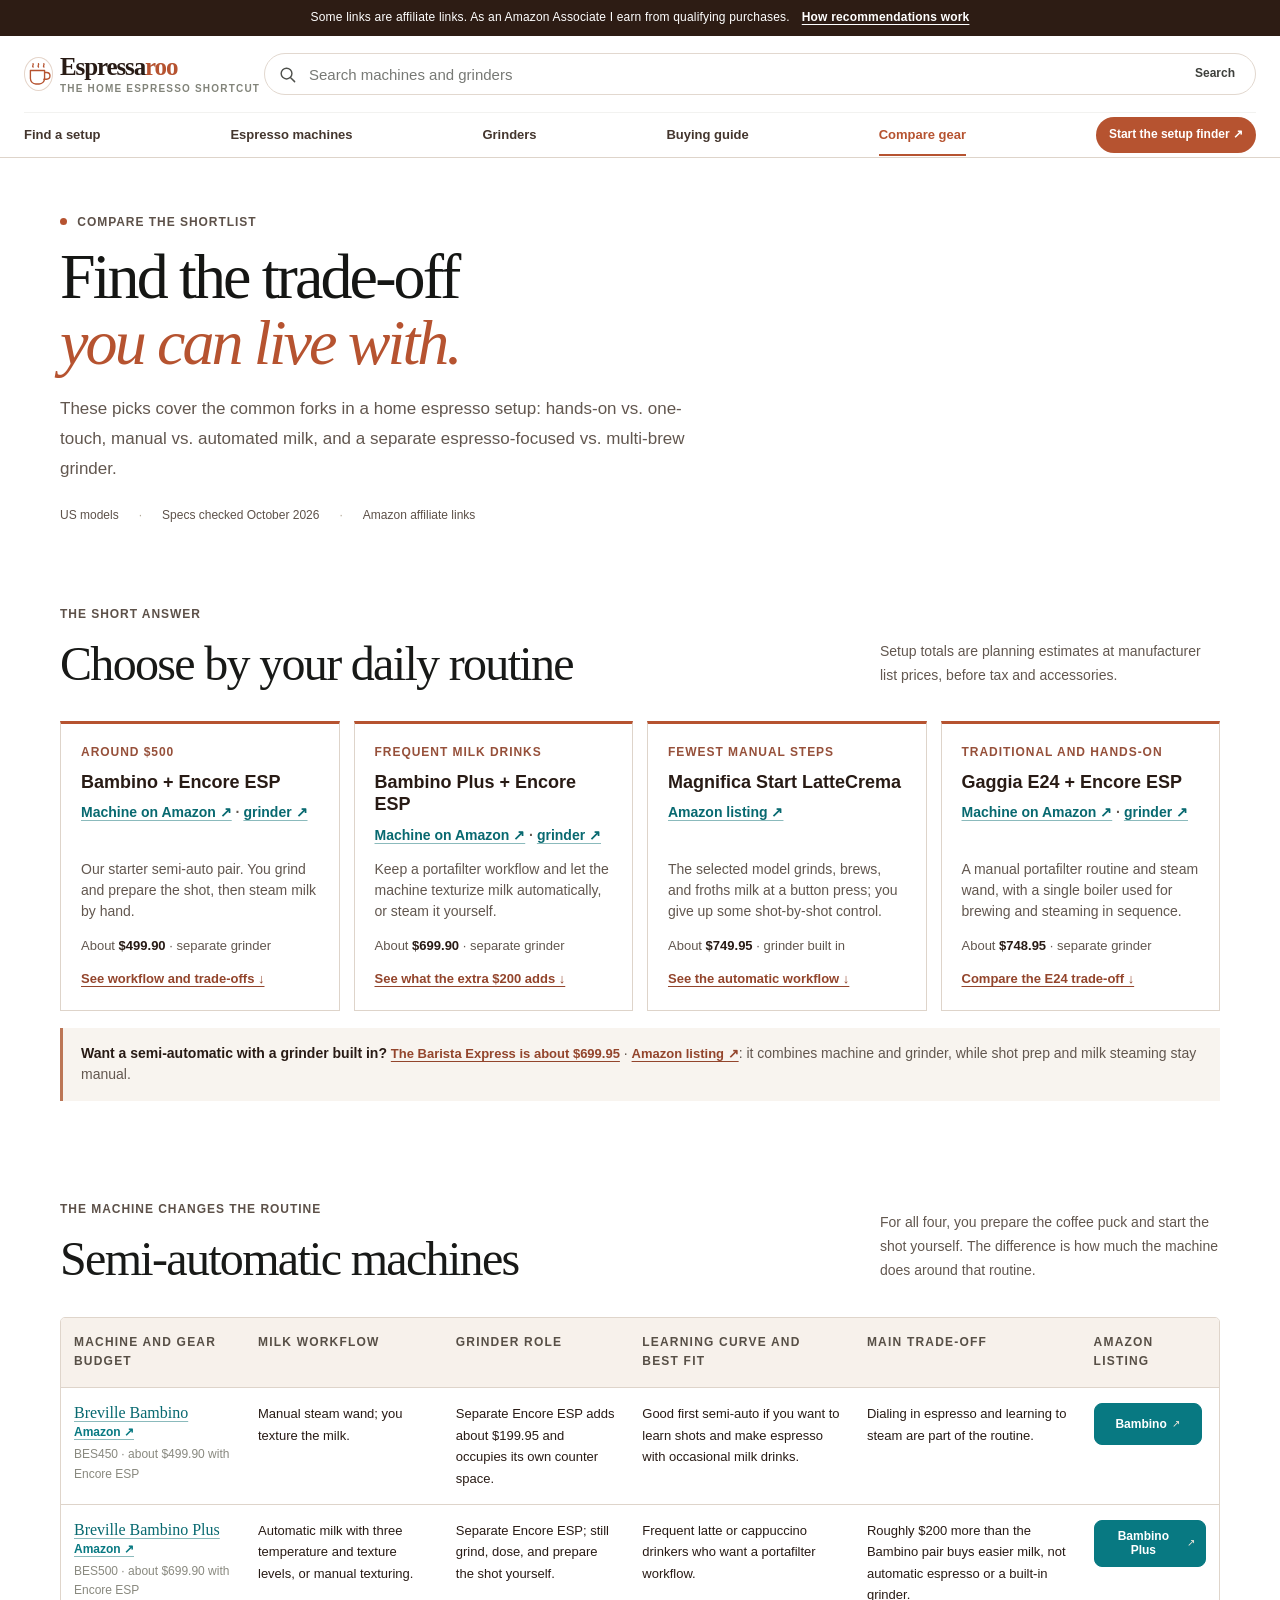
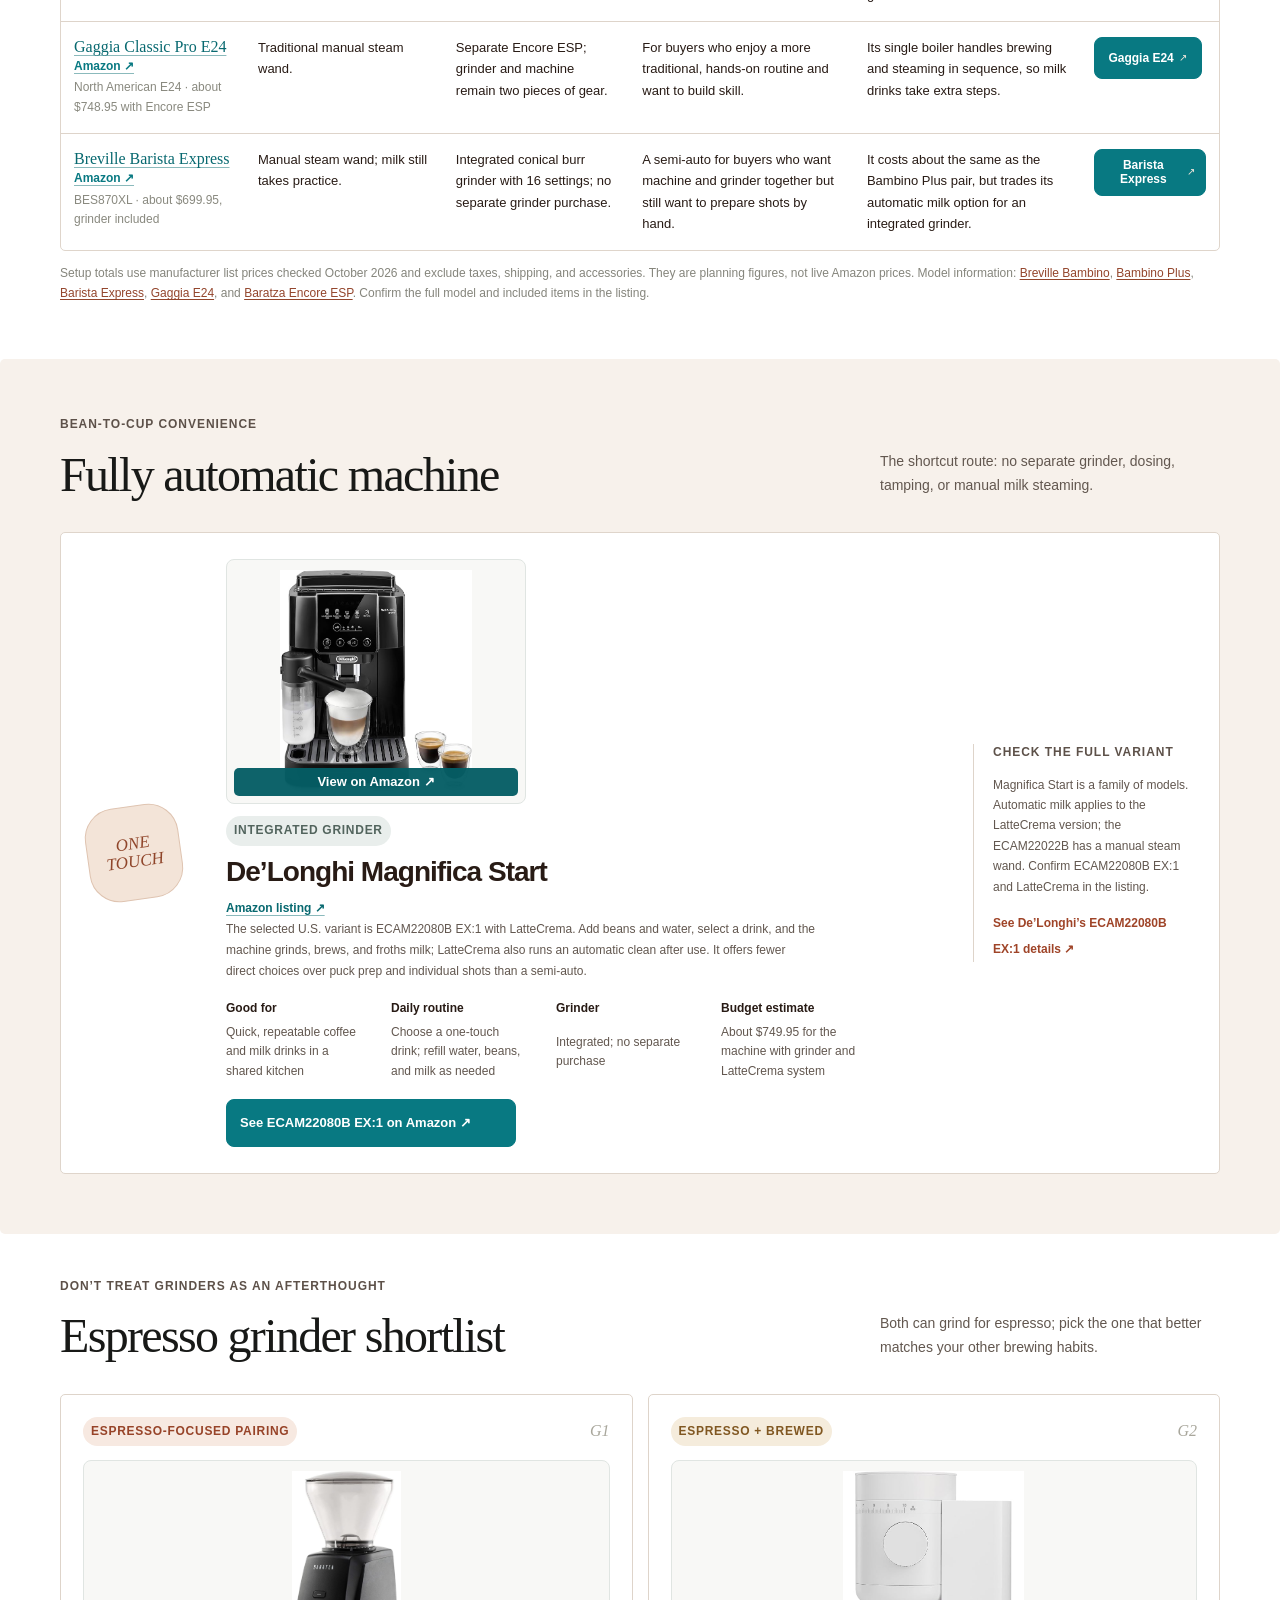
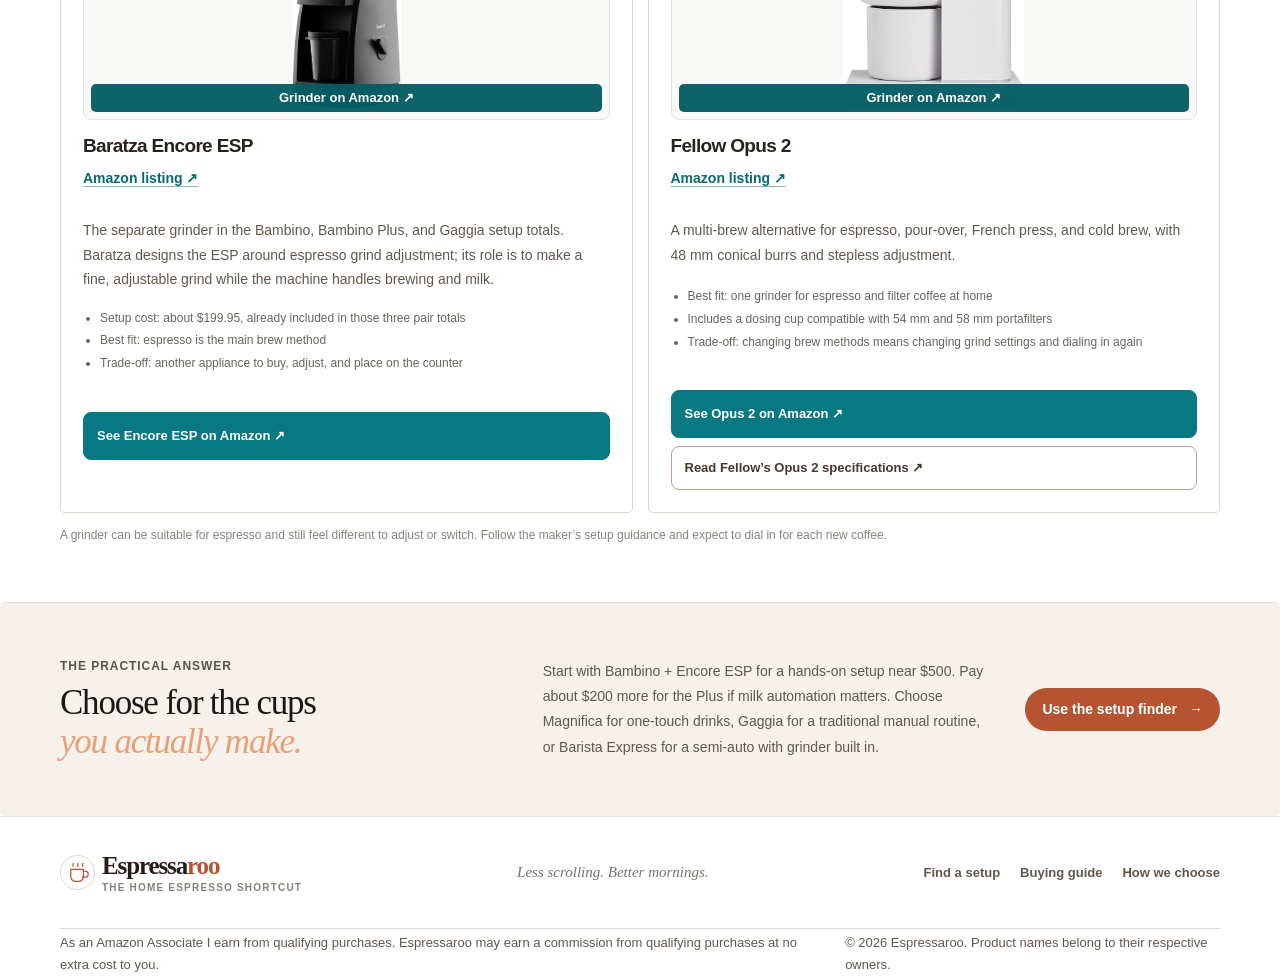
==== commit 121eac99: "Remove remaining paid link labels" ====
--- a/compare.html
+++ b/compare.html
@@ -9,7 +9,7 @@
   <link rel="canonical" href="https://espressaroo.com/compare.html">
   <meta property="og:type" content="article"><meta property="og:site_name" content="Espressaroo"><meta property="og:title" content="Compare espresso machines and grinders"><meta property="og:description" content="Semi-auto, automatic, and espresso grinders compared by the workflow that matters at home."><meta property="og:url" content="https://espressaroo.com/compare.html">
   <meta property="og:image" content="https://espressaroo.com/assets/espresso-hero-morning.png"><meta property="og:image:alt" content="Espresso with crema and coffee beans beside a home espresso machine."><meta name="twitter:card" content="summary_large_image"><meta name="twitter:image" content="https://espressaroo.com/assets/espresso-hero-morning.png">
-  <link rel="icon" href="favicon.svg" type="image/svg+xml"><link rel="stylesheet" href="styles.css?v=20261002-5"><script src="app.js?v=20261002-4" defer></script>
+  <link rel="icon" href="favicon.svg" type="image/svg+xml"><link rel="stylesheet" href="styles.css?v=20261002-5"><script src="app.js?v=20261002-5" defer></script>
 </head>
 <body>
   <a class="skip-link" href="#main">Skip to content</a>
@@ -22,33 +22,33 @@
     <div class="header-nav-row"><button class="menu-toggle" aria-expanded="false" aria-controls="primary-nav" aria-label="Open site menu" type="button">Menu</button><nav class="primary-nav" id="primary-nav" aria-label="Main navigation"><a href="index.html#finder">Find a setup</a><a href="compare.html#machines">Espresso machines</a><a href="compare.html#grinders">Grinders</a><a href="guides.html">Buying guide</a><a class="active" href="compare.html">Compare gear</a><a class="nav-cta" href="index.html#finder">Start the setup finder <span aria-hidden="true">↗</span></a></nav></div>
   </header>
   <main id="main">
-    <section class="inner-hero compare-hero page-shell"><p class="eyebrow"><span class="eyebrow-dot"></span> Compare the shortlist</p><h1>Find the trade-off<br><em>you can live with.</em></h1><p class="hero-lede">These picks cover the common forks in a home espresso setup: hands-on vs. one-touch, manual vs. automated milk, and a separate espresso-focused vs. multi-brew grinder.</p><div class="inner-hero-meta"><span>US models</span><span>Specs checked October 2026</span><span>Amazon links are paid links</span></div></section>
+    <section class="inner-hero compare-hero page-shell"><p class="eyebrow"><span class="eyebrow-dot"></span> Compare the shortlist</p><h1>Find the trade-off<br><em>you can live with.</em></h1><p class="hero-lede">These picks cover the common forks in a home espresso setup: hands-on vs. one-touch, manual vs. automated milk, and a separate espresso-focused vs. multi-brew grinder.</p><div class="inner-hero-meta"><span>US models</span><span>Specs checked October 2026</span><span>Amazon affiliate links</span></div></section>
     <section class="comparison-section quick-decision-section page-shell" id="quick-picks">
       <div class="section-heading"><div><p class="eyebrow">The short answer</p><h2>Choose by your daily routine</h2></div><p>Setup totals are planning estimates at manufacturer list prices, before tax and accessories.</p></div>
       <div class="quick-pick-grid">
-        <article class="quick-pick-card"><p class="eyebrow">Around $500</p><h3>Bambino + Encore ESP</h3><p class="product-title-note"><a class="product-title-link product-link" href="https://www.amazon.com/dp/B0B1JPPG2L?tag=cofmac93-20" target="_blank" rel="sponsored nofollow noopener">Machine · paid Amazon link ↗</a> · <a class="product-title-link product-link" href="https://www.amazon.com/dp/B0BW272XCV?tag=cofmac93-20" target="_blank" rel="sponsored nofollow noopener">grinder ↗</a></p><p>Our starter semi-auto pair. You grind and prepare the shot, then steam milk by hand.</p><p class="quick-pick-budget">About <b>$499.90</b> · separate grinder</p><a href="#machine-bambino">See workflow and trade-offs ↓</a></article>
-        <article class="quick-pick-card"><p class="eyebrow">Frequent milk drinks</p><h3>Bambino Plus + Encore ESP</h3><p class="product-title-note"><a class="product-title-link product-link" href="https://www.amazon.com/dp/B07JVD78TT?tag=cofmac93-20" target="_blank" rel="sponsored nofollow noopener">Machine · paid Amazon link ↗</a> · <a class="product-title-link product-link" href="https://www.amazon.com/dp/B0BW272XCV?tag=cofmac93-20" target="_blank" rel="sponsored nofollow noopener">grinder ↗</a></p><p>Keep a portafilter workflow and let the machine texturize milk automatically, or steam it yourself.</p><p class="quick-pick-budget">About <b>$699.90</b> · separate grinder</p><a href="#machine-plus">See what the extra $200 adds ↓</a></article>
-        <article class="quick-pick-card"><p class="eyebrow">Fewest manual steps</p><h3>Magnifica Start LatteCrema</h3><p class="product-title-note"><a class="product-title-link product-link" href="https://www.amazon.com/dp/B0D5JQK6VQ?tag=cofmac93-20" target="_blank" rel="sponsored nofollow noopener">Amazon listing · paid link ↗</a></p><p>The selected model grinds, brews, and froths milk at a button press; you give up some shot-by-shot control.</p><p class="quick-pick-budget">About <b>$749.95</b> · grinder built in</p><a href="#automatic">See the automatic workflow ↓</a></article>
-        <article class="quick-pick-card"><p class="eyebrow">Traditional and hands-on</p><h3>Gaggia E24 + Encore ESP</h3><p class="product-title-note"><a class="product-title-link product-link" href="https://www.amazon.com/dp/B07RQ3NL76?tag=cofmac93-20" target="_blank" rel="sponsored nofollow noopener">Machine · paid Amazon link ↗</a> · <a class="product-title-link product-link" href="https://www.amazon.com/dp/B0BW272XCV?tag=cofmac93-20" target="_blank" rel="sponsored nofollow noopener">grinder ↗</a></p><p>A manual portafilter routine and steam wand, with a single boiler used for brewing and steaming in sequence.</p><p class="quick-pick-budget">About <b>$748.95</b> · separate grinder</p><a href="#machine-gaggia">Compare the E24 trade-off ↓</a></article>
+        <article class="quick-pick-card"><p class="eyebrow">Around $500</p><h3>Bambino + Encore ESP</h3><p class="product-title-note"><a class="product-title-link product-link" href="https://www.amazon.com/dp/B0B1JPPG2L?tag=cofmac93-20" target="_blank" rel="sponsored nofollow noopener">Machine on Amazon ↗</a> · <a class="product-title-link product-link" href="https://www.amazon.com/dp/B0BW272XCV?tag=cofmac93-20" target="_blank" rel="sponsored nofollow noopener">grinder ↗</a></p><p>Our starter semi-auto pair. You grind and prepare the shot, then steam milk by hand.</p><p class="quick-pick-budget">About <b>$499.90</b> · separate grinder</p><a href="#machine-bambino">See workflow and trade-offs ↓</a></article>
+        <article class="quick-pick-card"><p class="eyebrow">Frequent milk drinks</p><h3>Bambino Plus + Encore ESP</h3><p class="product-title-note"><a class="product-title-link product-link" href="https://www.amazon.com/dp/B07JVD78TT?tag=cofmac93-20" target="_blank" rel="sponsored nofollow noopener">Machine on Amazon ↗</a> · <a class="product-title-link product-link" href="https://www.amazon.com/dp/B0BW272XCV?tag=cofmac93-20" target="_blank" rel="sponsored nofollow noopener">grinder ↗</a></p><p>Keep a portafilter workflow and let the machine texturize milk automatically, or steam it yourself.</p><p class="quick-pick-budget">About <b>$699.90</b> · separate grinder</p><a href="#machine-plus">See what the extra $200 adds ↓</a></article>
+        <article class="quick-pick-card"><p class="eyebrow">Fewest manual steps</p><h3>Magnifica Start LatteCrema</h3><p class="product-title-note"><a class="product-title-link product-link" href="https://www.amazon.com/dp/B0D5JQK6VQ?tag=cofmac93-20" target="_blank" rel="sponsored nofollow noopener">Amazon listing ↗</a></p><p>The selected model grinds, brews, and froths milk at a button press; you give up some shot-by-shot control.</p><p class="quick-pick-budget">About <b>$749.95</b> · grinder built in</p><a href="#automatic">See the automatic workflow ↓</a></article>
+        <article class="quick-pick-card"><p class="eyebrow">Traditional and hands-on</p><h3>Gaggia E24 + Encore ESP</h3><p class="product-title-note"><a class="product-title-link product-link" href="https://www.amazon.com/dp/B07RQ3NL76?tag=cofmac93-20" target="_blank" rel="sponsored nofollow noopener">Machine on Amazon ↗</a> · <a class="product-title-link product-link" href="https://www.amazon.com/dp/B0BW272XCV?tag=cofmac93-20" target="_blank" rel="sponsored nofollow noopener">grinder ↗</a></p><p>A manual portafilter routine and steam wand, with a single boiler used for brewing and steaming in sequence.</p><p class="quick-pick-budget">About <b>$748.95</b> · separate grinder</p><a href="#machine-gaggia">Compare the E24 trade-off ↓</a></article>
       </div>
-      <p class="integrated-grinder-note"><b>Want a semi-automatic with a grinder built in?</b> <a href="#machine-barista-express">The Barista Express is about $699.95</a> · <a class="product-link" href="https://www.amazon.com/dp/B00CH9QWOU?tag=cofmac93-20" target="_blank" rel="sponsored nofollow noopener">Amazon listing · paid link ↗</a>: it combines machine and grinder, while shot prep and milk steaming stay manual.</p>
+      <p class="integrated-grinder-note"><b>Want a semi-automatic with a grinder built in?</b> <a href="#machine-barista-express">The Barista Express is about $699.95</a> · <a class="product-link" href="https://www.amazon.com/dp/B00CH9QWOU?tag=cofmac93-20" target="_blank" rel="sponsored nofollow noopener">Amazon listing ↗</a>: it combines machine and grinder, while shot prep and milk steaming stay manual.</p>
     </section>
     <section class="comparison-section page-shell" id="machines"><div class="section-heading"><div><p class="eyebrow">The machine changes the routine</p><h2>Semi-automatic machines</h2></div><p>For all four, you prepare the coffee puck and start the shot yourself. The difference is how much the machine does around that routine.</p></div>
       <div class="comparison-table-wrap"><table class="comparison-table"><caption class="sr-only">Semi-automatic espresso machine and setup comparison</caption><thead><tr><th scope="col">Machine and gear budget</th><th scope="col">Milk workflow</th><th scope="col">Grinder role</th><th scope="col">Learning curve and best fit</th><th scope="col">Main trade-off</th><th scope="col">Amazon listing</th></tr></thead><tbody>
-        <tr id="machine-bambino"><th scope="row"><span class="table-product"><a class="table-product-link product-link" href="https://www.amazon.com/dp/B0B1JPPG2L?tag=cofmac93-20" target="_blank" rel="sponsored nofollow noopener">Breville Bambino <small>paid link ↗</small></a></span><span class="table-sub">BES450 · about $499.90 with Encore ESP</span></th><td>Manual steam wand; you texture the milk.</td><td>Separate Encore ESP adds about $199.95 and occupies its own counter space.</td><td>Good first semi-auto if you want to learn shots and make espresso with occasional milk drinks.</td><td>Dialing in espresso and learning to steam are part of the routine.</td><td><a class="table-link product-link" href="https://www.amazon.com/dp/B0B1JPPG2L?tag=cofmac93-20" target="_blank" rel="sponsored nofollow noopener">Bambino <small>↗</small></a></td></tr>
-        <tr id="machine-plus"><th scope="row"><span class="table-product"><a class="table-product-link product-link" href="https://www.amazon.com/dp/B07JVD78TT?tag=cofmac93-20" target="_blank" rel="sponsored nofollow noopener">Breville Bambino Plus <small>paid link ↗</small></a></span><span class="table-sub">BES500 · about $699.90 with Encore ESP</span></th><td>Automatic milk with three temperature and texture levels, or manual texturing.</td><td>Separate Encore ESP; still grind, dose, and prepare the shot yourself.</td><td>Frequent latte or cappuccino drinkers who want a portafilter workflow.</td><td>Roughly $200 more than the Bambino pair buys easier milk, not automatic espresso or a built-in grinder.</td><td><a class="table-link product-link" href="https://www.amazon.com/dp/B07JVD78TT?tag=cofmac93-20" target="_blank" rel="sponsored nofollow noopener">Bambino Plus <small>↗</small></a></td></tr>
-        <tr id="machine-gaggia"><th scope="row"><span class="table-product"><a class="table-product-link product-link" href="https://www.amazon.com/dp/B07RQ3NL76?tag=cofmac93-20" target="_blank" rel="sponsored nofollow noopener">Gaggia Classic Pro E24 <small>paid link ↗</small></a></span><span class="table-sub">North American E24 · about $748.95 with Encore ESP</span></th><td>Traditional manual steam wand.</td><td>Separate Encore ESP; grinder and machine remain two pieces of gear.</td><td>For buyers who enjoy a more traditional, hands-on routine and want to build skill.</td><td>Its single boiler handles brewing and steaming in sequence, so milk drinks take extra steps.</td><td><a class="table-link product-link" href="https://www.amazon.com/dp/B07RQ3NL76?tag=cofmac93-20" target="_blank" rel="sponsored nofollow noopener">Gaggia E24 <small>↗</small></a></td></tr>
-        <tr id="machine-barista-express"><th scope="row"><span class="table-product"><a class="table-product-link product-link" href="https://www.amazon.com/dp/B00CH9QWOU?tag=cofmac93-20" target="_blank" rel="sponsored nofollow noopener">Breville Barista Express <small>paid link ↗</small></a></span><span class="table-sub">BES870XL · about $699.95, grinder included</span></th><td>Manual steam wand; milk still takes practice.</td><td>Integrated conical burr grinder with 16 settings; no separate grinder purchase.</td><td>A semi-auto for buyers who want machine and grinder together but still want to prepare shots by hand.</td><td>It costs about the same as the Bambino Plus pair, but trades its automatic milk option for an integrated grinder.</td><td><a class="table-link product-link" href="https://www.amazon.com/dp/B00CH9QWOU?tag=cofmac93-20" target="_blank" rel="sponsored nofollow noopener">Barista Express <small>↗</small></a></td></tr>
+        <tr id="machine-bambino"><th scope="row"><span class="table-product"><a class="table-product-link product-link" href="https://www.amazon.com/dp/B0B1JPPG2L?tag=cofmac93-20" target="_blank" rel="sponsored nofollow noopener">Breville Bambino <small>Amazon ↗</small></a></span><span class="table-sub">BES450 · about $499.90 with Encore ESP</span></th><td>Manual steam wand; you texture the milk.</td><td>Separate Encore ESP adds about $199.95 and occupies its own counter space.</td><td>Good first semi-auto if you want to learn shots and make espresso with occasional milk drinks.</td><td>Dialing in espresso and learning to steam are part of the routine.</td><td><a class="table-link product-link" href="https://www.amazon.com/dp/B0B1JPPG2L?tag=cofmac93-20" target="_blank" rel="sponsored nofollow noopener">Bambino <small>↗</small></a></td></tr>
+        <tr id="machine-plus"><th scope="row"><span class="table-product"><a class="table-product-link product-link" href="https://www.amazon.com/dp/B07JVD78TT?tag=cofmac93-20" target="_blank" rel="sponsored nofollow noopener">Breville Bambino Plus <small>Amazon ↗</small></a></span><span class="table-sub">BES500 · about $699.90 with Encore ESP</span></th><td>Automatic milk with three temperature and texture levels, or manual texturing.</td><td>Separate Encore ESP; still grind, dose, and prepare the shot yourself.</td><td>Frequent latte or cappuccino drinkers who want a portafilter workflow.</td><td>Roughly $200 more than the Bambino pair buys easier milk, not automatic espresso or a built-in grinder.</td><td><a class="table-link product-link" href="https://www.amazon.com/dp/B07JVD78TT?tag=cofmac93-20" target="_blank" rel="sponsored nofollow noopener">Bambino Plus <small>↗</small></a></td></tr>
+        <tr id="machine-gaggia"><th scope="row"><span class="table-product"><a class="table-product-link product-link" href="https://www.amazon.com/dp/B07RQ3NL76?tag=cofmac93-20" target="_blank" rel="sponsored nofollow noopener">Gaggia Classic Pro E24 <small>Amazon ↗</small></a></span><span class="table-sub">North American E24 · about $748.95 with Encore ESP</span></th><td>Traditional manual steam wand.</td><td>Separate Encore ESP; grinder and machine remain two pieces of gear.</td><td>For buyers who enjoy a more traditional, hands-on routine and want to build skill.</td><td>Its single boiler handles brewing and steaming in sequence, so milk drinks take extra steps.</td><td><a class="table-link product-link" href="https://www.amazon.com/dp/B07RQ3NL76?tag=cofmac93-20" target="_blank" rel="sponsored nofollow noopener">Gaggia E24 <small>↗</small></a></td></tr>
+        <tr id="machine-barista-express"><th scope="row"><span class="table-product"><a class="table-product-link product-link" href="https://www.amazon.com/dp/B00CH9QWOU?tag=cofmac93-20" target="_blank" rel="sponsored nofollow noopener">Breville Barista Express <small>Amazon ↗</small></a></span><span class="table-sub">BES870XL · about $699.95, grinder included</span></th><td>Manual steam wand; milk still takes practice.</td><td>Integrated conical burr grinder with 16 settings; no separate grinder purchase.</td><td>A semi-auto for buyers who want machine and grinder together but still want to prepare shots by hand.</td><td>It costs about the same as the Bambino Plus pair, but trades its automatic milk option for an integrated grinder.</td><td><a class="table-link product-link" href="https://www.amazon.com/dp/B00CH9QWOU?tag=cofmac93-20" target="_blank" rel="sponsored nofollow noopener">Barista Express <small>↗</small></a></td></tr>
       </tbody></table></div>
       <p class="table-footnote">Setup totals use manufacturer list prices checked October 2026 and exclude taxes, shipping, and accessories. They are planning figures, not live Amazon prices. Model information: <a href="https://www.breville.com/en-us/product/bes450" target="_blank" rel="noopener">Breville Bambino</a>, <a href="https://www.breville.com/en-us/product/BES500" target="_blank" rel="noopener">Bambino Plus</a>, <a href="https://www.breville.com/en-us/product/bes870" target="_blank" rel="noopener">Barista Express</a>, <a href="https://www.gaggia-na.com/products/gaggia-classic-pro" target="_blank" rel="noopener">Gaggia E24</a>, and <a href="https://www.baratza.com/en-us/product/ZCG495" target="_blank" rel="noopener">Baratza Encore ESP</a>. Confirm the full model and included items in the listing.</p>
     </section>
-    <section class="comparison-section comparison-tint" id="automatic"><div class="page-shell"><div class="section-heading"><div><p class="eyebrow">Bean-to-cup convenience</p><h2>Fully automatic machine</h2></div><p>The shortcut route: no separate grinder, dosing, tamping, or manual milk steaming.</p></div><div class="auto-compare-card"><div class="auto-product-stamp">ONE<br>TOUCH</div><div class="auto-product-copy"><figure class="product-photo-card auto-product-photo"><img src="assets/delonghi-magnifica-start.jpg" alt="De&#8217;Longhi Magnifica Start automatic espresso machine with milk carafe" loading="lazy" decoding="async"><figcaption><a class="product-photo-cta product-link" href="https://www.amazon.com/dp/B0D5JQK6VQ?tag=cofmac93-20" target="_blank" rel="sponsored nofollow noopener">Amazon paid link ↗</a></figcaption></figure><span class="pill pill-blue">INTEGRATED GRINDER</span><h3>De&#8217;Longhi Magnifica Start</h3><p class="product-title-note"><a class="product-title-link product-link" href="https://www.amazon.com/dp/B0D5JQK6VQ?tag=cofmac93-20" target="_blank" rel="sponsored nofollow noopener">Amazon listing · paid link ↗</a></p><p>The selected U.S. variant is ECAM22080B EX:1 with LatteCrema. Add beans and water, select a drink, and the machine grinds, brews, and froths milk; LatteCrema also runs an automatic clean after use. It offers fewer direct choices over puck prep and individual shots than a semi-auto.</p><div class="auto-specs"><div><b>Good for</b><span>Quick, repeatable coffee and milk drinks in a shared kitchen</span></div><div><b>Daily routine</b><span>Choose a one-touch drink; refill water, beans, and milk as needed</span></div><div><b>Grinder</b><span>Integrated; no separate purchase</span></div><div><b>Budget estimate</b><span>About $749.95 for the machine with grinder and LatteCrema system</span></div></div><a class="button button-card product-link" href="https://www.amazon.com/dp/B0D5JQK6VQ?tag=cofmac93-20" target="_blank" rel="sponsored nofollow noopener">See ECAM22080B EX:1 on Amazon ↗</a></div><div class="auto-side-note"><p class="eyebrow">Check the full variant</p><p>Magnifica Start is a family of models. Automatic milk applies to the LatteCrema version; the ECAM22022B has a manual steam wand. Confirm ECAM22080B EX:1 and LatteCrema in the listing.</p><a href="https://www.delonghi.com/en-us/p/magnifica-start-magnifica-start-automatic-coffee-maker-ecam22080b-ex1/ECAM22080B%2BEX:1.html?pid=0132250221" target="_blank" rel="noopener">See De’Longhi’s ECAM22080B EX:1 details ↗</a></div></div></div></section>
+    <section class="comparison-section comparison-tint" id="automatic"><div class="page-shell"><div class="section-heading"><div><p class="eyebrow">Bean-to-cup convenience</p><h2>Fully automatic machine</h2></div><p>The shortcut route: no separate grinder, dosing, tamping, or manual milk steaming.</p></div><div class="auto-compare-card"><div class="auto-product-stamp">ONE<br>TOUCH</div><div class="auto-product-copy"><figure class="product-photo-card auto-product-photo"><img src="assets/delonghi-magnifica-start.jpg" alt="De&#8217;Longhi Magnifica Start automatic espresso machine with milk carafe" loading="lazy" decoding="async"><figcaption><a class="product-photo-cta product-link" href="https://www.amazon.com/dp/B0D5JQK6VQ?tag=cofmac93-20" target="_blank" rel="sponsored nofollow noopener">View on Amazon ↗</a></figcaption></figure><span class="pill pill-blue">INTEGRATED GRINDER</span><h3>De&#8217;Longhi Magnifica Start</h3><p class="product-title-note"><a class="product-title-link product-link" href="https://www.amazon.com/dp/B0D5JQK6VQ?tag=cofmac93-20" target="_blank" rel="sponsored nofollow noopener">Amazon listing ↗</a></p><p>The selected U.S. variant is ECAM22080B EX:1 with LatteCrema. Add beans and water, select a drink, and the machine grinds, brews, and froths milk; LatteCrema also runs an automatic clean after use. It offers fewer direct choices over puck prep and individual shots than a semi-auto.</p><div class="auto-specs"><div><b>Good for</b><span>Quick, repeatable coffee and milk drinks in a shared kitchen</span></div><div><b>Daily routine</b><span>Choose a one-touch drink; refill water, beans, and milk as needed</span></div><div><b>Grinder</b><span>Integrated; no separate purchase</span></div><div><b>Budget estimate</b><span>About $749.95 for the machine with grinder and LatteCrema system</span></div></div><a class="button button-card product-link" href="https://www.amazon.com/dp/B0D5JQK6VQ?tag=cofmac93-20" target="_blank" rel="sponsored nofollow noopener">See ECAM22080B EX:1 on Amazon ↗</a></div><div class="auto-side-note"><p class="eyebrow">Check the full variant</p><p>Magnifica Start is a family of models. Automatic milk applies to the LatteCrema version; the ECAM22022B has a manual steam wand. Confirm ECAM22080B EX:1 and LatteCrema in the listing.</p><a href="https://www.delonghi.com/en-us/p/magnifica-start-magnifica-start-automatic-coffee-maker-ecam22080b-ex1/ECAM22080B%2BEX:1.html?pid=0132250221" target="_blank" rel="noopener">See De’Longhi’s ECAM22080B EX:1 details ↗</a></div></div></div></section>
     <section class="comparison-section page-shell" id="grinders"><div class="section-heading"><div><p class="eyebrow">Don’t treat grinders as an afterthought</p><h2>Espresso grinder shortlist</h2></div><p>Both can grind for espresso; pick the one that better matches your other brewing habits.</p></div><div class="grinder-grid">
-      <article class="grinder-card"><div class="grinder-card-top"><span class="pill pill-green">ESPRESSO-FOCUSED PAIRING</span><span class="grinder-index">G1</span></div><figure class="product-photo-card grinder-product-photo"><img src="assets/baratza-encore-esp.jpg" alt="Baratza Encore ESP coffee grinder" loading="lazy" decoding="async"><figcaption><a class="product-photo-cta product-link" href="https://www.amazon.com/dp/B0BW272XCV?tag=cofmac93-20" target="_blank" rel="sponsored nofollow noopener">Grinder · Amazon paid link ↗</a></figcaption></figure><h3>Baratza Encore ESP</h3><p class="product-title-note"><a class="product-title-link product-link" href="https://www.amazon.com/dp/B0BW272XCV?tag=cofmac93-20" target="_blank" rel="sponsored nofollow noopener">Amazon listing · paid link ↗</a></p><p>The separate grinder in the Bambino, Bambino Plus, and Gaggia setup totals. Baratza designs the ESP around espresso grind adjustment; its role is to make a fine, adjustable grind while the machine handles brewing and milk.</p><ul><li>Setup cost: about $199.95, already included in those three pair totals</li><li>Best fit: espresso is the main brew method</li><li>Trade-off: another appliance to buy, adjust, and place on the counter</li></ul><a class="button button-card product-link" href="https://www.amazon.com/dp/B0BW272XCV?tag=cofmac93-20" target="_blank" rel="sponsored nofollow noopener">See Encore ESP on Amazon ↗</a></article>
-      <article class="grinder-card"><div class="grinder-card-top"><span class="pill pill-amber">ESPRESSO + BREWED</span><span class="grinder-index">G2</span></div><figure class="product-photo-card grinder-product-photo"><img src="assets/fellow-opus-2.jpg" alt="Fellow Opus 2 conical burr coffee grinder" loading="lazy" decoding="async"><figcaption><a class="product-photo-cta product-link" href="https://www.amazon.com/dp/B0FPCJDDNC?tag=cofmac93-20" target="_blank" rel="sponsored nofollow noopener">Grinder · Amazon paid link ↗</a></figcaption></figure><h3>Fellow Opus 2</h3><p class="product-title-note"><a class="product-title-link product-link" href="https://www.amazon.com/dp/B0FPCJDDNC?tag=cofmac93-20" target="_blank" rel="sponsored nofollow noopener">Amazon listing · paid link ↗</a></p><p>A multi-brew alternative for espresso, pour-over, French press, and cold brew, with 48 mm conical burrs and stepless adjustment.</p><ul><li>Best fit: one grinder for espresso and filter coffee at home</li><li>Includes a dosing cup compatible with 54 mm and 58 mm portafilters</li><li>Trade-off: changing brew methods means changing grind settings and dialing in again</li></ul><a class="button button-card product-link" href="https://www.amazon.com/dp/B0FPCJDDNC?tag=cofmac93-20" target="_blank" rel="sponsored nofollow noopener">See Opus 2 on Amazon ↗</a><a class="secondary-card-link" href="https://fellowproducts.com/products/opus-2-conical-burr-grinder" target="_blank" rel="noopener">Read Fellow’s Opus 2 specifications ↗</a></article>
+      <article class="grinder-card"><div class="grinder-card-top"><span class="pill pill-green">ESPRESSO-FOCUSED PAIRING</span><span class="grinder-index">G1</span></div><figure class="product-photo-card grinder-product-photo"><img src="assets/baratza-encore-esp.jpg" alt="Baratza Encore ESP coffee grinder" loading="lazy" decoding="async"><figcaption><a class="product-photo-cta product-link" href="https://www.amazon.com/dp/B0BW272XCV?tag=cofmac93-20" target="_blank" rel="sponsored nofollow noopener">Grinder on Amazon ↗</a></figcaption></figure><h3>Baratza Encore ESP</h3><p class="product-title-note"><a class="product-title-link product-link" href="https://www.amazon.com/dp/B0BW272XCV?tag=cofmac93-20" target="_blank" rel="sponsored nofollow noopener">Amazon listing ↗</a></p><p>The separate grinder in the Bambino, Bambino Plus, and Gaggia setup totals. Baratza designs the ESP around espresso grind adjustment; its role is to make a fine, adjustable grind while the machine handles brewing and milk.</p><ul><li>Setup cost: about $199.95, already included in those three pair totals</li><li>Best fit: espresso is the main brew method</li><li>Trade-off: another appliance to buy, adjust, and place on the counter</li></ul><a class="button button-card product-link" href="https://www.amazon.com/dp/B0BW272XCV?tag=cofmac93-20" target="_blank" rel="sponsored nofollow noopener">See Encore ESP on Amazon ↗</a></article>
+      <article class="grinder-card"><div class="grinder-card-top"><span class="pill pill-amber">ESPRESSO + BREWED</span><span class="grinder-index">G2</span></div><figure class="product-photo-card grinder-product-photo"><img src="assets/fellow-opus-2.jpg" alt="Fellow Opus 2 conical burr coffee grinder" loading="lazy" decoding="async"><figcaption><a class="product-photo-cta product-link" href="https://www.amazon.com/dp/B0FPCJDDNC?tag=cofmac93-20" target="_blank" rel="sponsored nofollow noopener">Grinder on Amazon ↗</a></figcaption></figure><h3>Fellow Opus 2</h3><p class="product-title-note"><a class="product-title-link product-link" href="https://www.amazon.com/dp/B0FPCJDDNC?tag=cofmac93-20" target="_blank" rel="sponsored nofollow noopener">Amazon listing ↗</a></p><p>A multi-brew alternative for espresso, pour-over, French press, and cold brew, with 48 mm conical burrs and stepless adjustment.</p><ul><li>Best fit: one grinder for espresso and filter coffee at home</li><li>Includes a dosing cup compatible with 54 mm and 58 mm portafilters</li><li>Trade-off: changing brew methods means changing grind settings and dialing in again</li></ul><a class="button button-card product-link" href="https://www.amazon.com/dp/B0FPCJDDNC?tag=cofmac93-20" target="_blank" rel="sponsored nofollow noopener">See Opus 2 on Amazon ↗</a><a class="secondary-card-link" href="https://fellowproducts.com/products/opus-2-conical-burr-grinder" target="_blank" rel="noopener">Read Fellow’s Opus 2 specifications ↗</a></article>
     </div><p class="table-footnote">A grinder can be suitable for espresso and still feel different to adjust or switch. Follow the maker’s setup guidance and expect to dial in for each new coffee.</p></section>
     <section class="comparison-bottom"><div class="page-shell comparison-bottom-inner"><div><p class="eyebrow">The practical answer</p><h2>Choose for the cups<br><em>you actually make.</em></h2></div><p>Start with Bambino + Encore ESP for a hands-on setup near $500. Pay about $200 more for the Plus if milk automation matters. Choose Magnifica for one-touch drinks, Gaggia for a traditional manual routine, or Barista Express for a semi-auto with grinder built in.</p><a class="button button-primary" href="index.html#finder">Use the setup finder <span aria-hidden="true">→</span></a></div></section>
   </main>
-  <footer class="site-footer"><div class="page-shell footer-main"><a class="brand footer-brand" href="index.html"><span class="brand-mark" aria-hidden="true"><svg viewBox="0 0 40 40"><path d="M8 14h21v12a8 8 0 0 1-8 8h-5a8 8 0 0 1-8-8V14Z"/><path d="M29 17h3a5 5 0 0 1 0 10h-4M12 9c-2-2 1-3 0-5m8 5c-2-2 1-3 0-5m8 5c-2-2 1-3 0-5"/></svg></span><span>Espressa<span class="brand-accent">roo</span><small>THE HOME ESPRESSO SHORTCUT</small></span></a><p>Less scrolling. Better mornings.</p><nav aria-label="Footer"><a href="index.html#finder">Find a setup</a><a href="guides.html">Buying guide</a><a href="guides.html#how-we-choose">How we choose</a></nav></div><div class="page-shell footer-bottom"><p>As an Amazon Associate I earn from qualifying purchases. Links marked “paid link” may earn Espressaroo a commission at no extra cost to you.</p><p>© <span class="current-year">2026</span> Espressaroo. Product names belong to their respective owners.</p></div></footer>
+  <footer class="site-footer"><div class="page-shell footer-main"><a class="brand footer-brand" href="index.html"><span class="brand-mark" aria-hidden="true"><svg viewBox="0 0 40 40"><path d="M8 14h21v12a8 8 0 0 1-8 8h-5a8 8 0 0 1-8-8V14Z"/><path d="M29 17h3a5 5 0 0 1 0 10h-4M12 9c-2-2 1-3 0-5m8 5c-2-2 1-3 0-5m8 5c-2-2 1-3 0-5"/></svg></span><span>Espressa<span class="brand-accent">roo</span><small>THE HOME ESPRESSO SHORTCUT</small></span></a><p>Less scrolling. Better mornings.</p><nav aria-label="Footer"><a href="index.html#finder">Find a setup</a><a href="guides.html">Buying guide</a><a href="guides.html#how-we-choose">How we choose</a></nav></div><div class="page-shell footer-bottom"><p>As an Amazon Associate I earn from qualifying purchases. Espressaroo may earn a commission from qualifying purchases at no extra cost to you.</p><p>© <span class="current-year">2026</span> Espressaroo. Product names belong to their respective owners.</p></div></footer>
 </body>
 </html>
